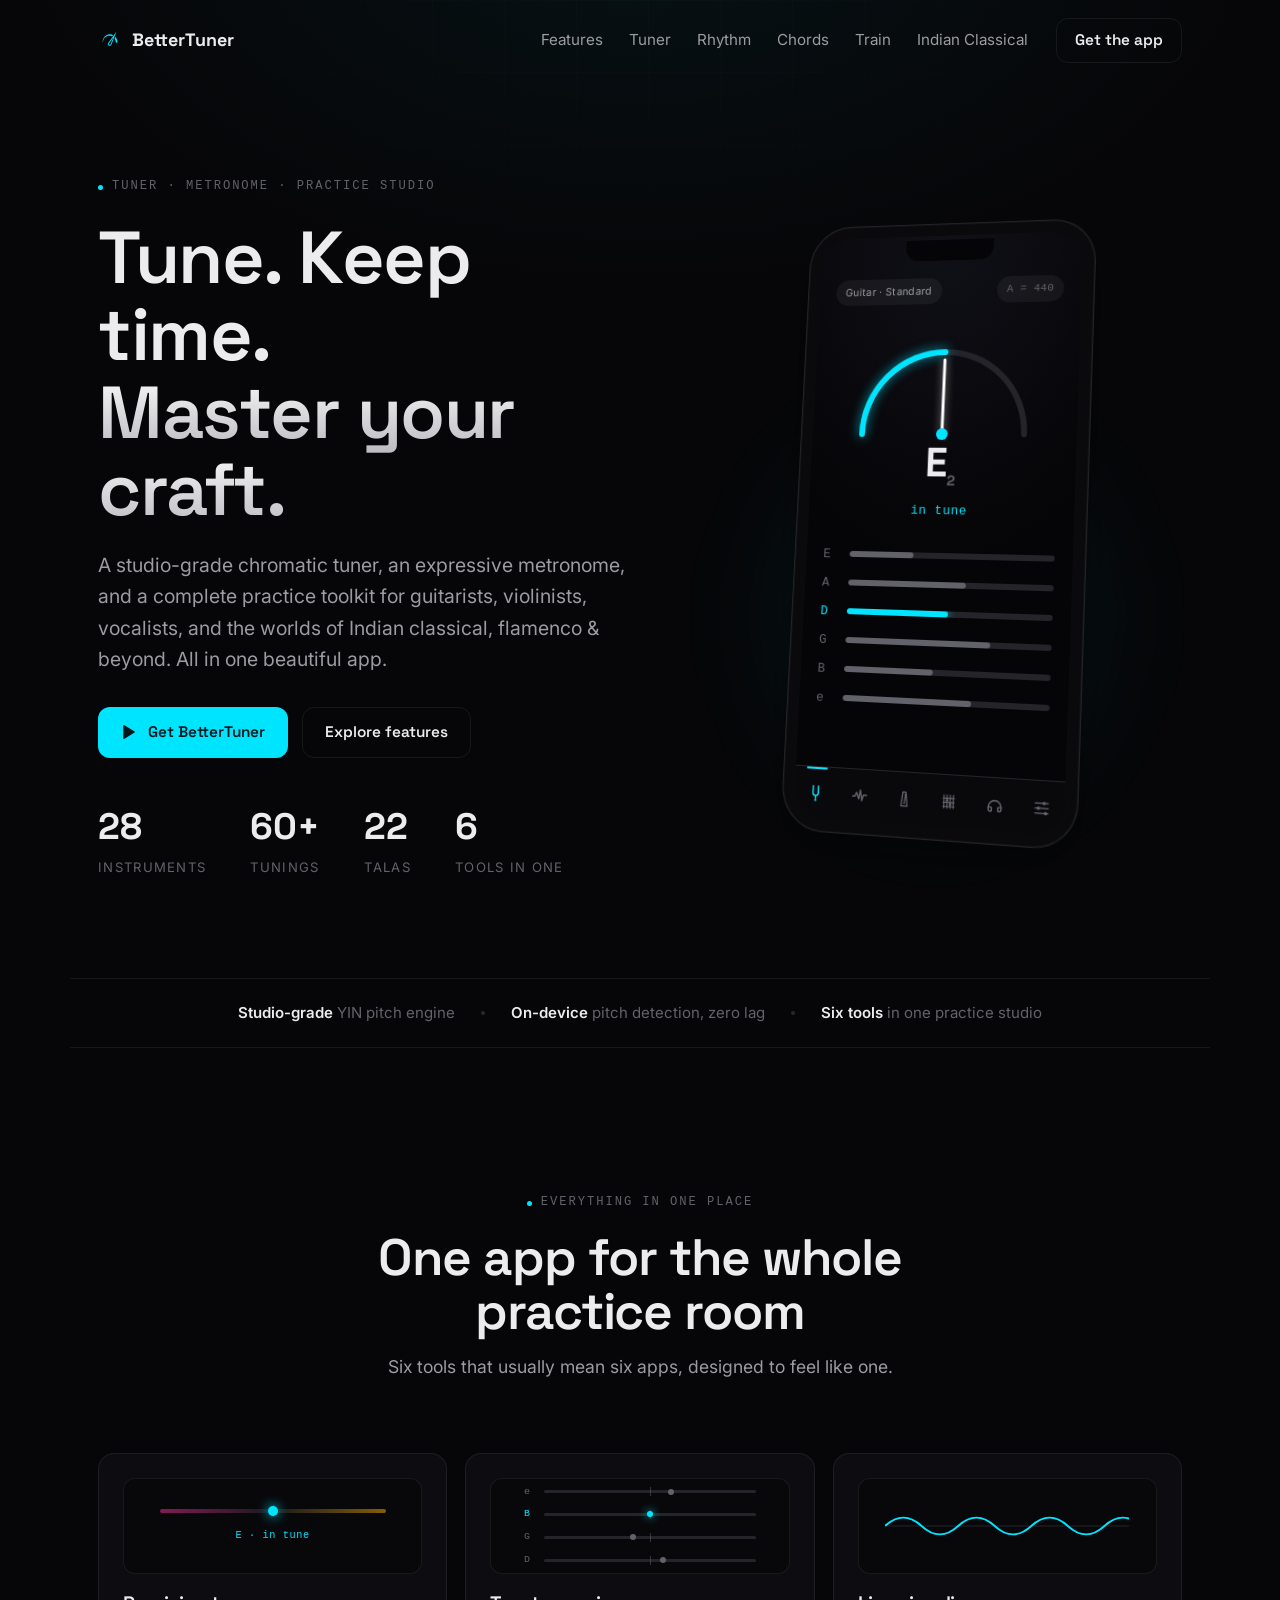
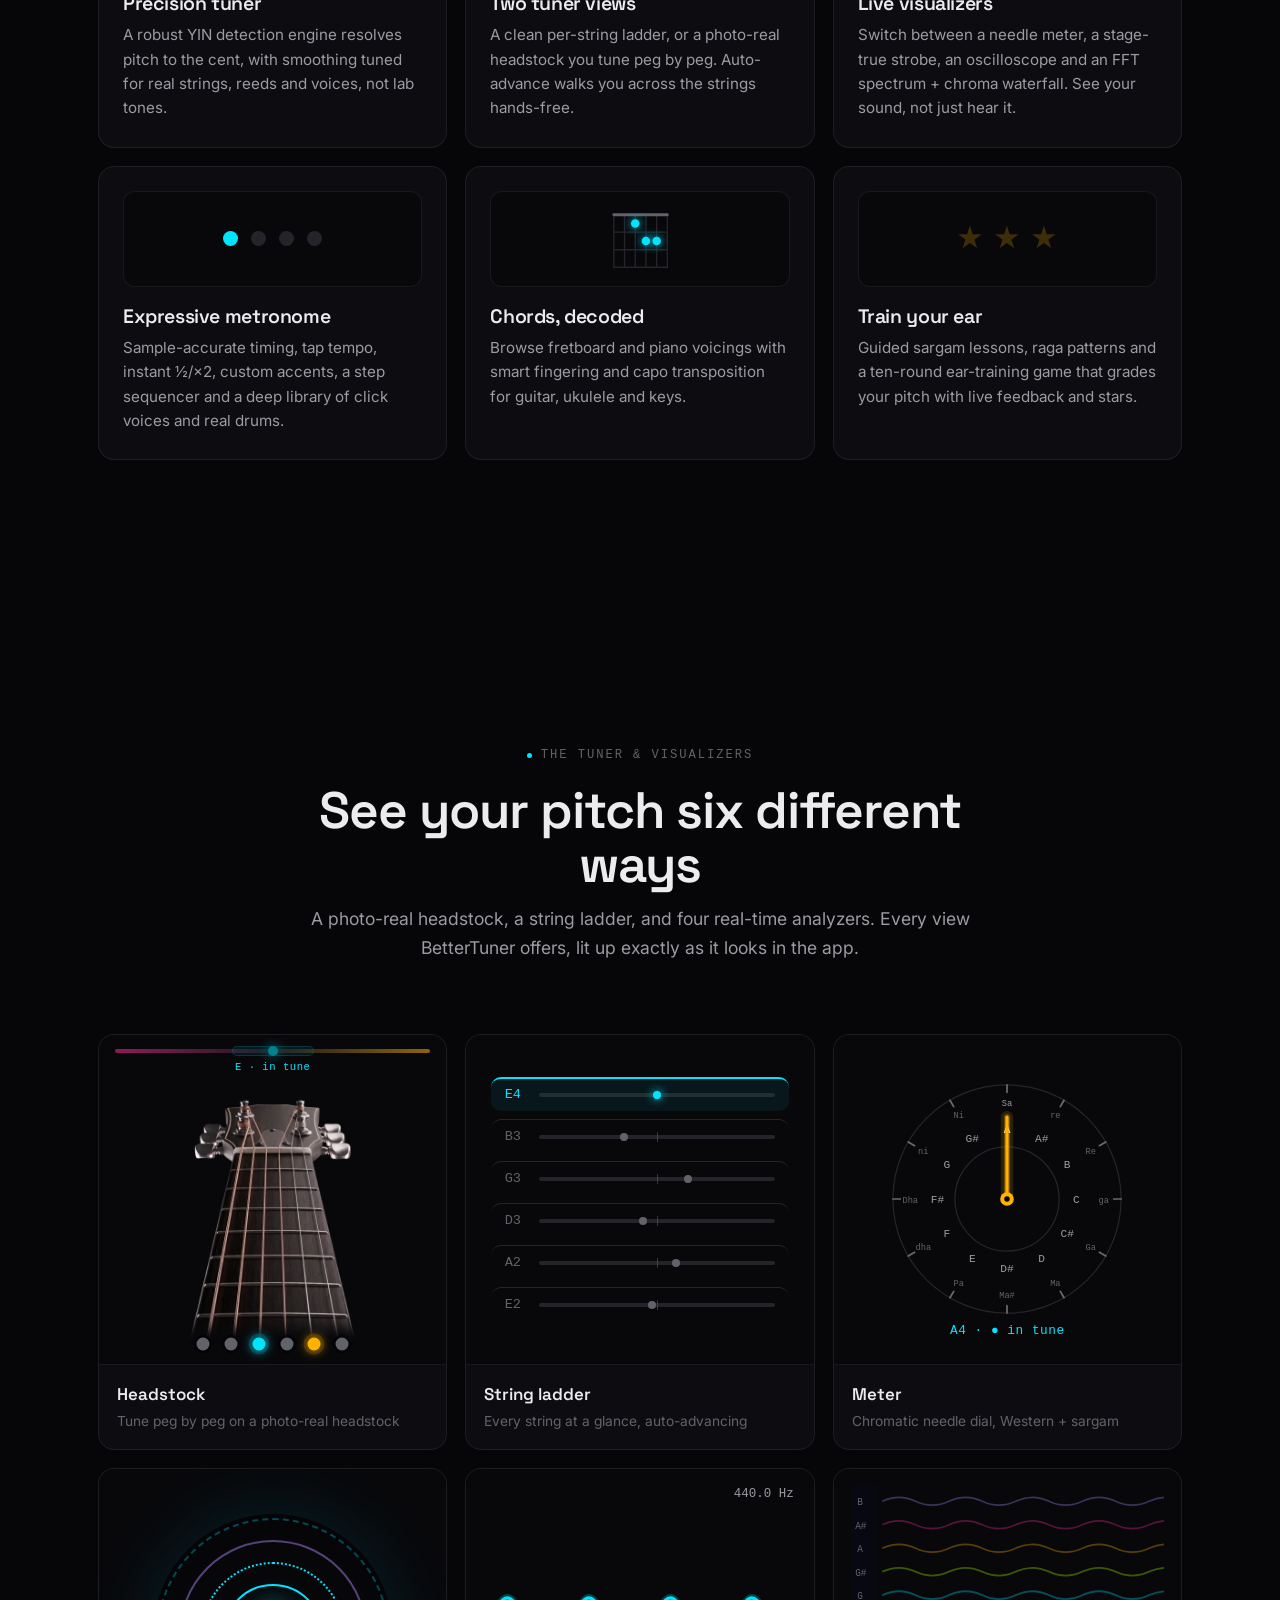
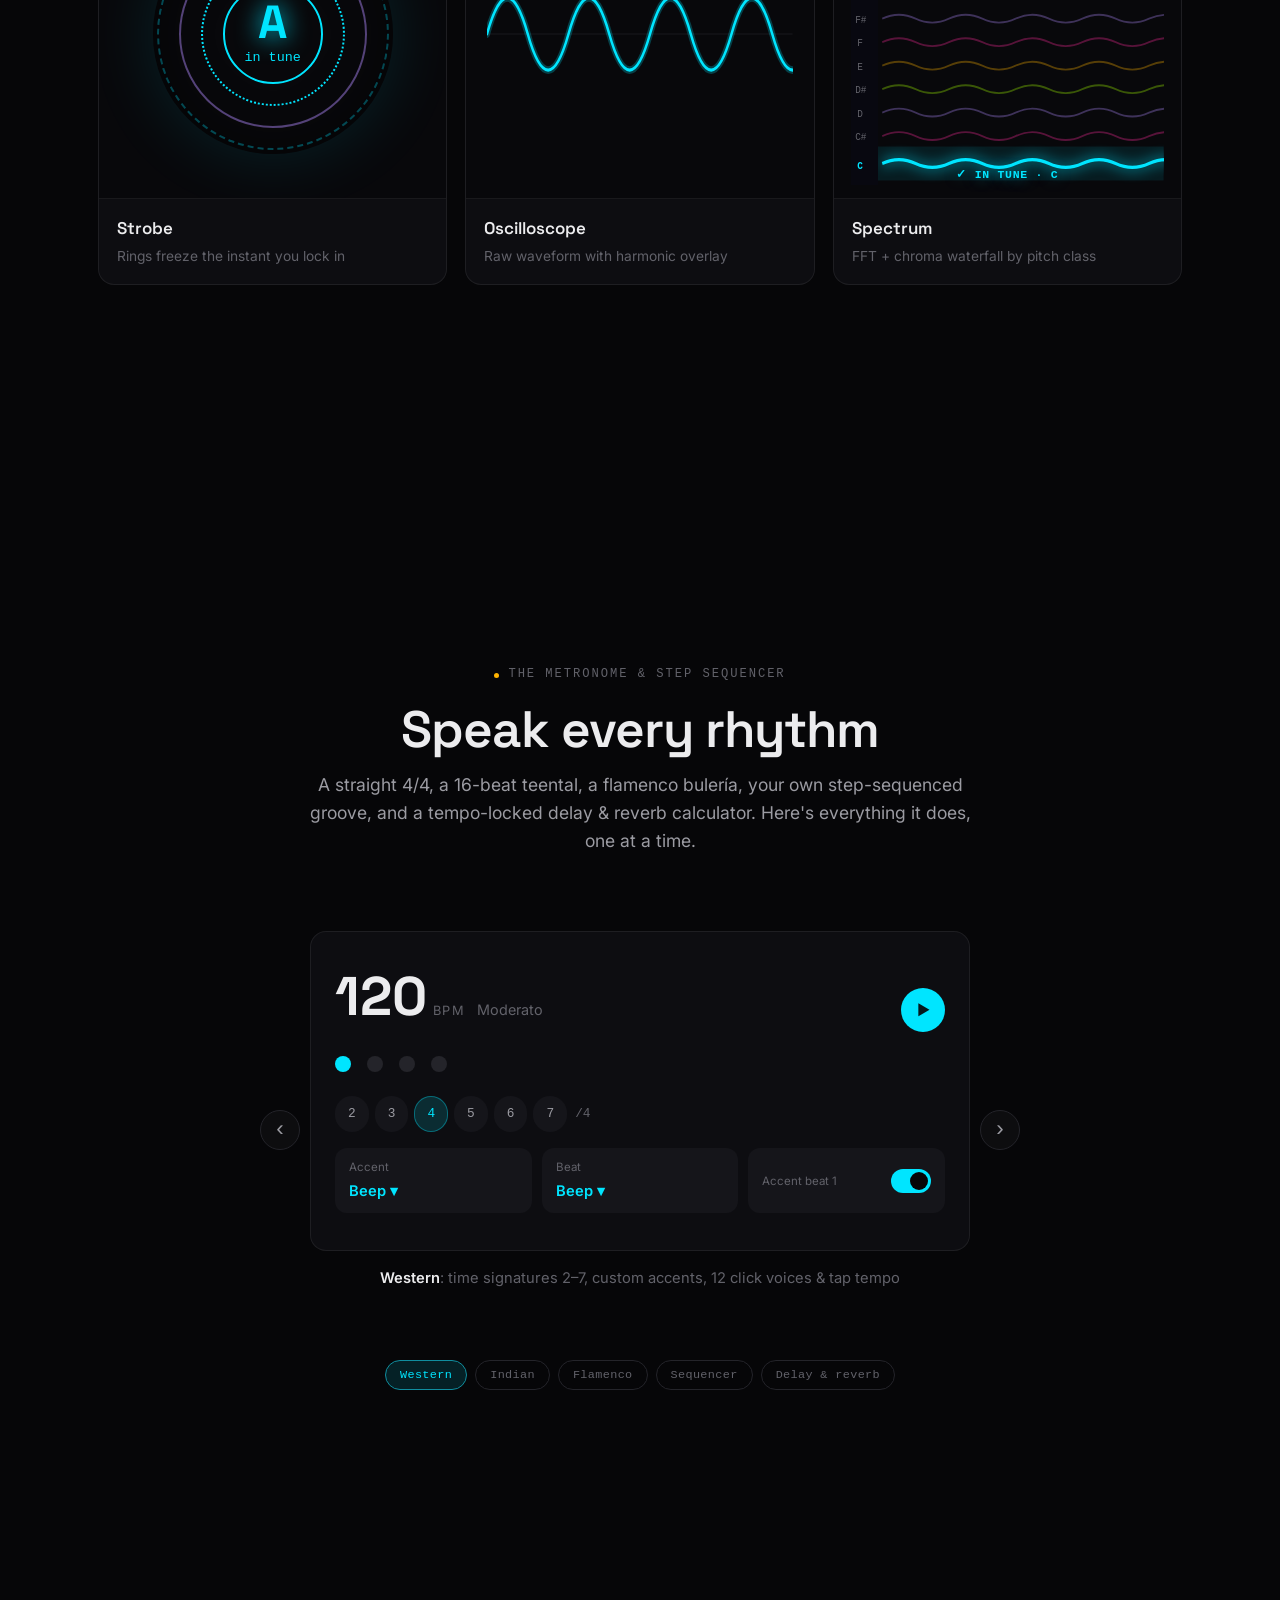
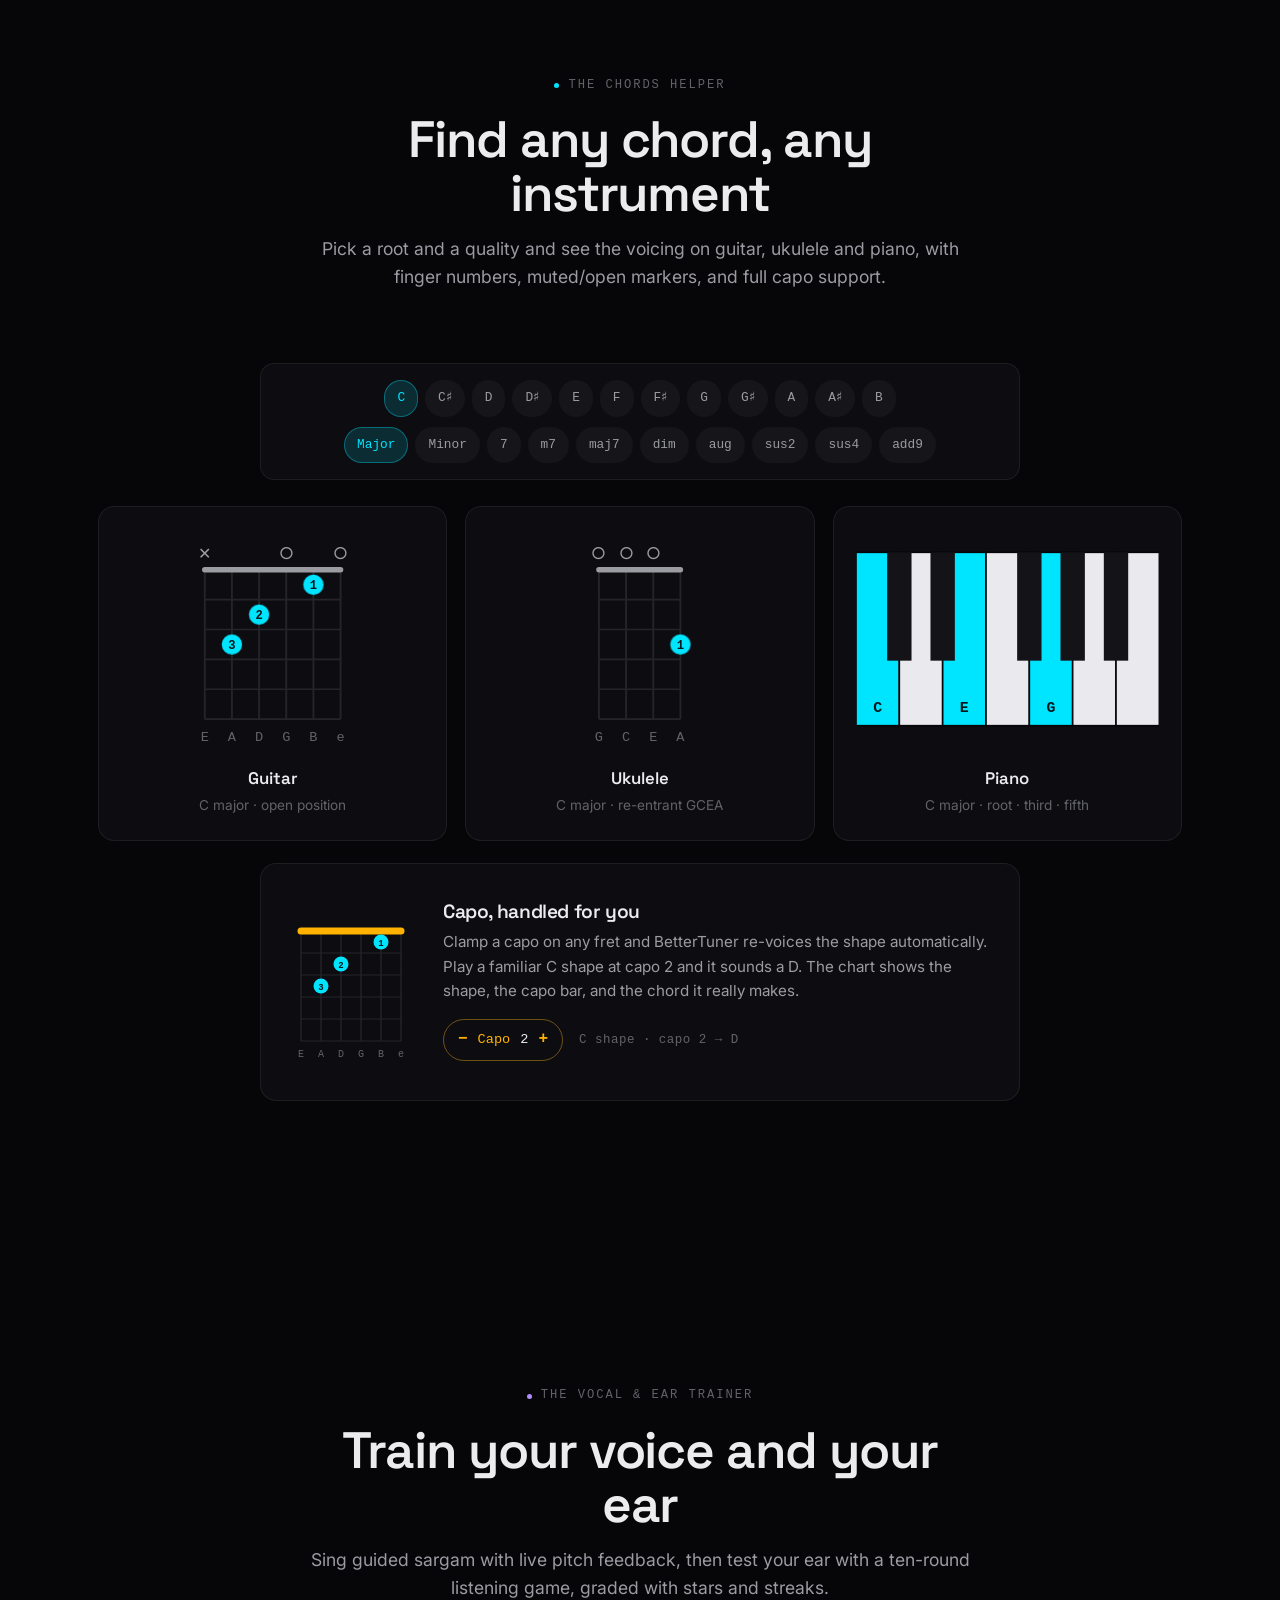
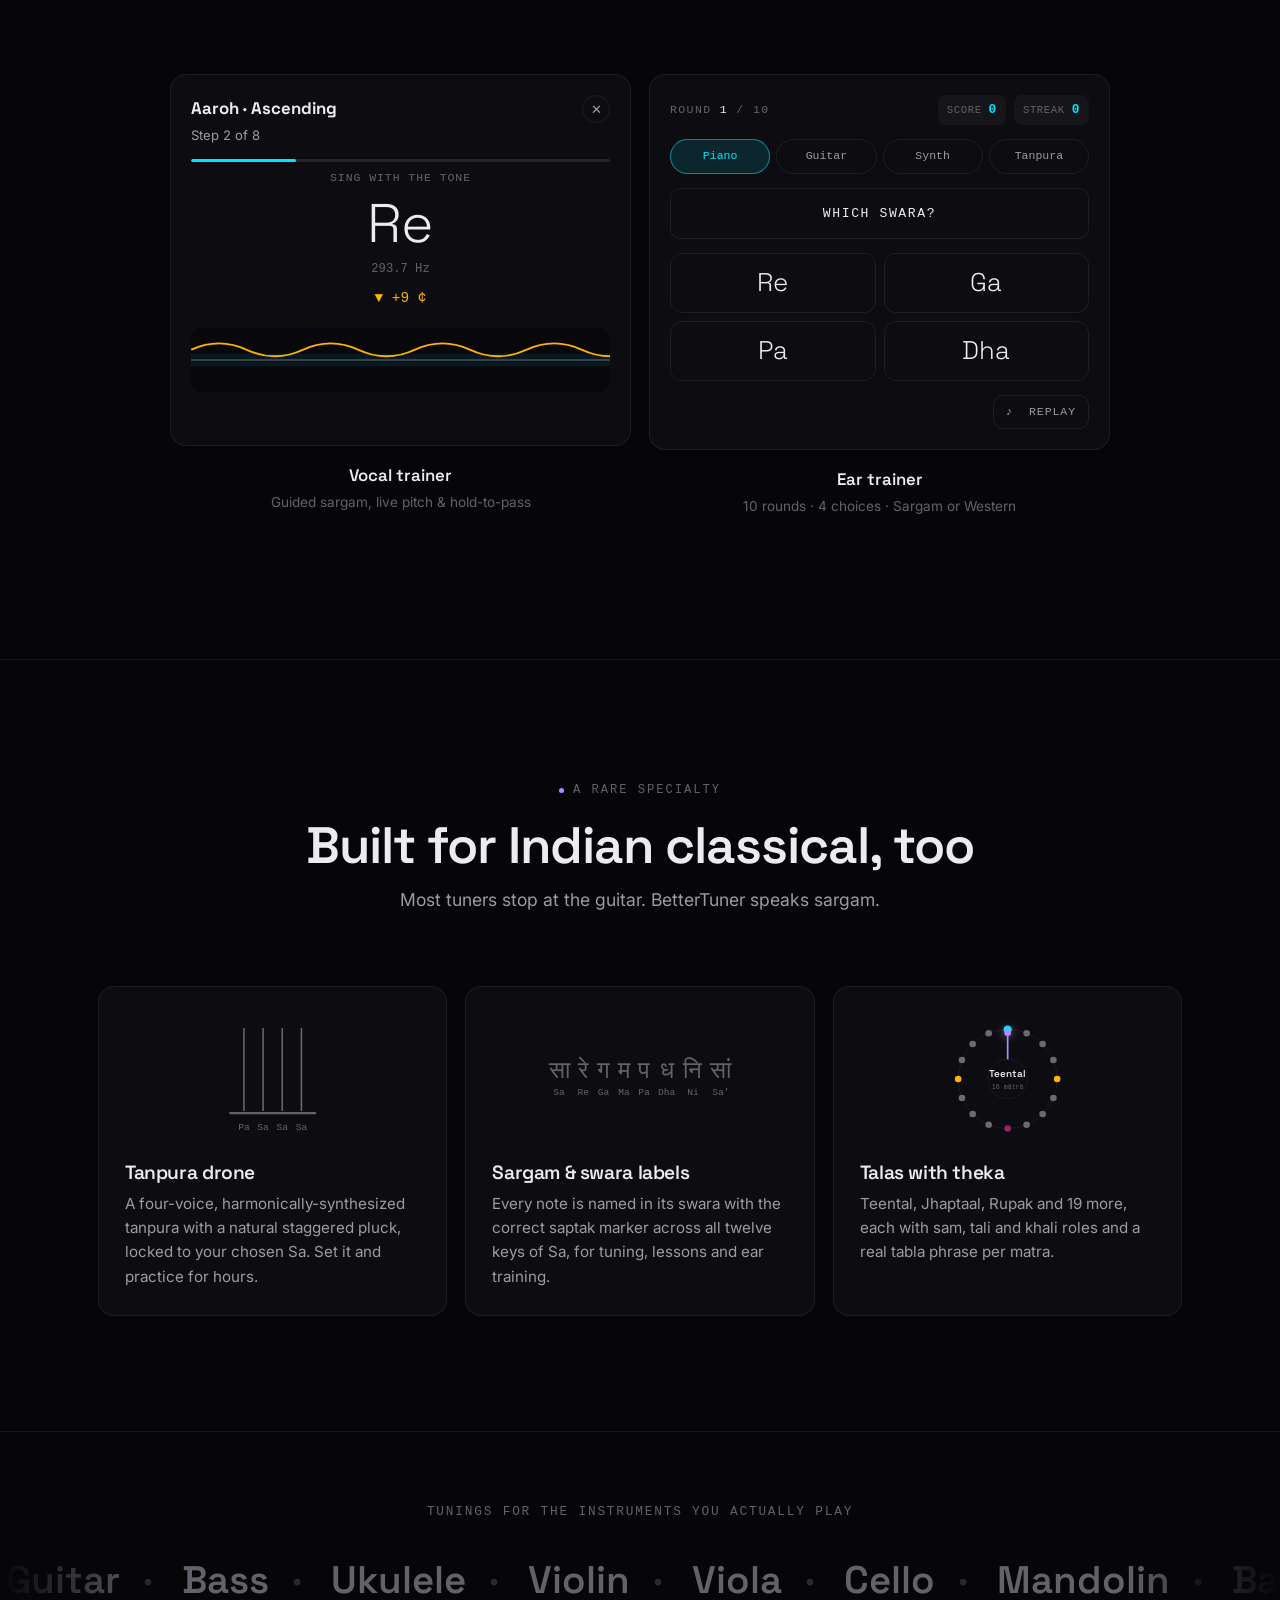
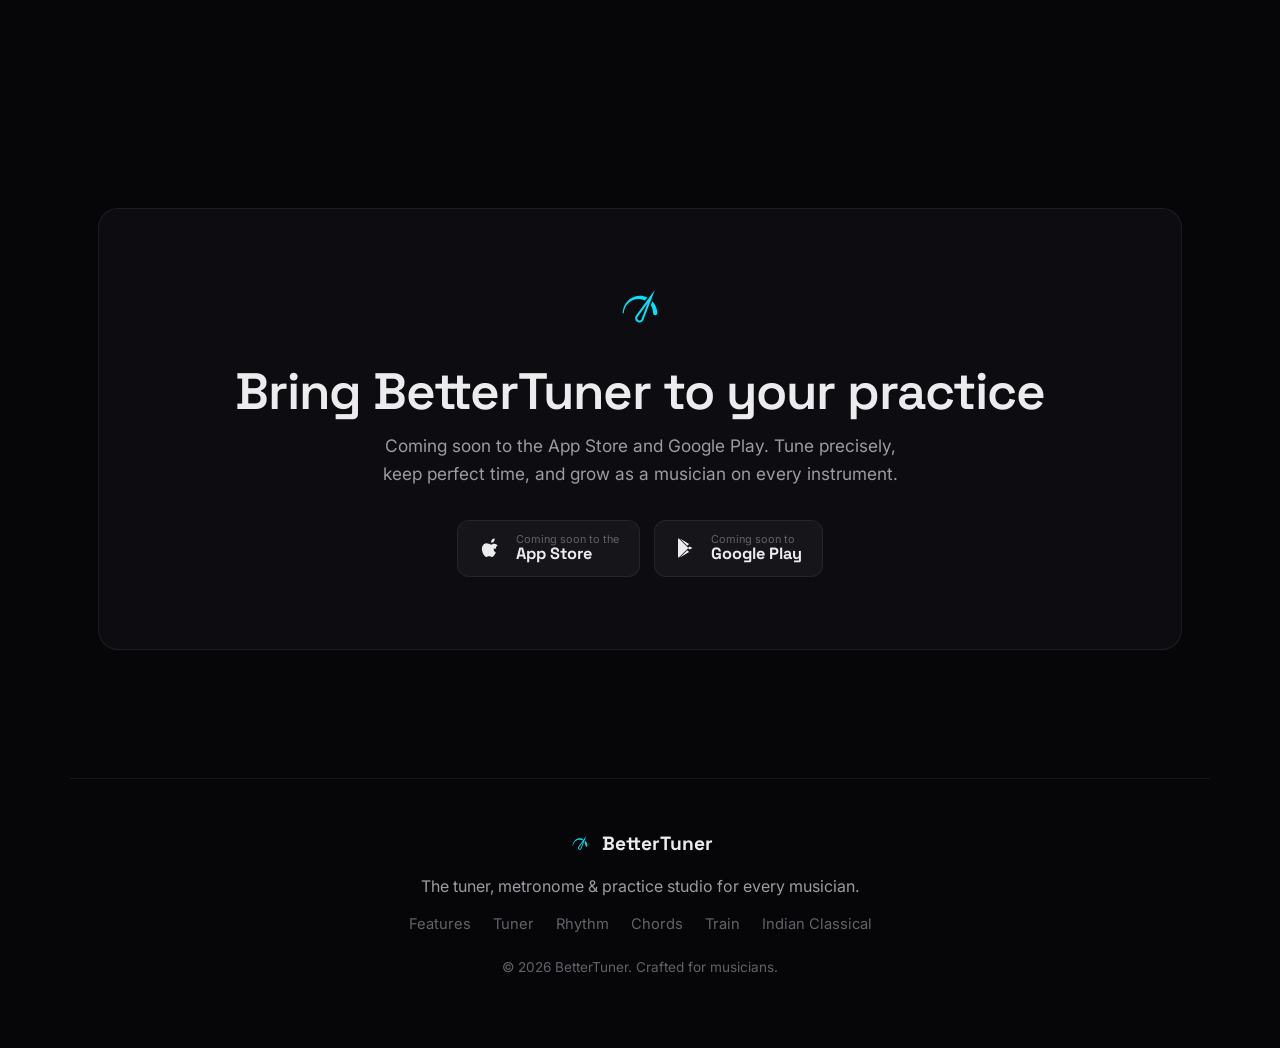
==== index.html @ 91964b0c "Add BetterTuner landing page Static, dependency-free marketing site: hero with live tuner mockup, fe" ====
<!DOCTYPE html>
<html lang="en">
<head>
  <meta charset="UTF-8" />
  <meta name="viewport" content="width=device-width, initial-scale=1.0" />
  <title>BetterTuner: the tuner, metronome & practice studio for every musician</title>
  <meta name="description" content="A precision chromatic tuner, expressive metronome, and complete practice studio in one app. 28 instruments, 60+ tunings, Indian classical tanpura & talas, real-time visualizers, and on-device pitch detection." />
  <meta name="theme-color" content="#000000" />
  <link rel="icon" href="assets/favicon.svg" type="image/svg+xml" />
  <link rel="canonical" href="https://bettertuner.com/" />
  <link rel="preconnect" href="https://fonts.googleapis.com" />
  <link rel="preconnect" href="https://fonts.gstatic.com" crossorigin />
  <link href="https://fonts.googleapis.com/css2?family=Space+Grotesk:wght@400;500;600;700&family=Inter:wght@400;500;600&display=swap" rel="stylesheet" />

  <!-- Open Graph / social -->
  <meta property="og:type" content="website" />
  <meta property="og:url" content="https://bettertuner.com/" />
  <meta property="og:title" content="BetterTuner: Tune. Keep time. Master your craft." />
  <meta property="og:description" content="Precision tuner, expressive metronome and practice studio for every instrument, including Indian classical." />
  <meta property="og:image" content="assets/og-image.svg" />
  <meta name="twitter:card" content="summary_large_image" />

  <link rel="stylesheet" href="styles.css" />
</head>
<body>
  <!-- Ambient animated background mesh -->
  <div class="bg-mesh" aria-hidden="true">
    <span class="blob blob--cyan"></span>
    <span class="blob blob--magenta"></span>
    <span class="blob blob--violet"></span>
    <div class="grid-overlay"></div>
  </div>

  <!-- ============ NAV ============ -->
  <header class="nav" id="nav">
    <a class="nav__brand" href="#top" aria-label="BetterTuner home">
      <span class="nav__logo" data-logo></span>
      <span class="nav__name">BetterTuner</span>
    </a>
    <nav class="nav__links" aria-label="Primary">
      <a href="#features">Features</a>
      <a href="#tuner">Tuner</a>
      <a href="#rhythm">Rhythm</a>
      <a href="#chords">Chords</a>
      <a href="#train">Train</a>
      <a href="#classical">Indian Classical</a>
    </nav>
    <a href="#download" class="btn btn--ghost nav__cta">Get the app</a>
  </header>

  <main id="top">
    <!-- ============ HERO ============ -->
    <section class="hero">
      <div class="hero__copy reveal">
        <span class="eyebrow"><span class="eyebrow__dot"></span> Tuner · Metronome · Practice Studio</span>
        <h1 class="hero__title">
          Tune. Keep time.<br />
          <span class="grad-text">Master your craft.</span>
        </h1>
        <p class="hero__lede">
          A studio-grade chromatic tuner, an expressive metronome, and a complete
          practice toolkit for guitarists, violinists, vocalists, and the worlds
          of Indian classical, flamenco &amp; beyond. All in one beautiful app.
        </p>
        <div class="hero__actions">
          <a href="#download" class="btn btn--primary">
            <svg viewBox="0 0 24 24" width="18" height="18" aria-hidden="true"><path fill="currentColor" d="M3 20.5v-17c0-.6.7-1 1.2-.7l14 8.5c.5.3.5 1.1 0 1.4l-14 8.5c-.5.3-1.2 0-1.2-.7Z"/></svg>
            Get BetterTuner
          </a>
          <a href="#features" class="btn btn--ghost">Explore features</a>
        </div>
        <ul class="hero__stats" aria-label="Highlights">
          <li><strong data-count="28">28</strong><span>instruments</span></li>
          <li><strong data-count="60" data-suffix="+">60+</strong><span>tunings</span></li>
          <li><strong data-count="22">22</strong><span>talas</span></li>
          <li><strong data-count="6">6</strong><span>tools in one</span></li>
        </ul>
      </div>

      <!-- Animated phone mockup -->
      <div class="hero__device reveal" data-tilt>
        <div class="phone">
          <div class="phone__notch"></div>
          <div class="phone__screen">
            <div class="app-tuner">
              <div class="app-tuner__head">
                <span class="app-pill">Guitar · Standard</span>
                <span class="app-pill app-pill--muted">A = 440</span>
              </div>

              <!-- Strobe / gauge -->
              <div class="gauge">
                <div class="gauge__rings">
                  <span class="ring ring--1"></span>
                  <span class="ring ring--2"></span>
                  <span class="ring ring--3"></span>
                </div>
                <svg class="gauge__arc" viewBox="0 0 200 120" aria-hidden="true">
                  <path class="gauge__track" d="M16 110 A 84 84 0 0 1 184 110" />
                  <path class="gauge__fill" d="M16 110 A 84 84 0 0 1 184 110" />
                  <line class="gauge__needle" x1="100" y1="110" x2="100" y2="34" />
                  <circle class="gauge__hub" cx="100" cy="110" r="6" />
                </svg>
                <div class="gauge__readout">
                  <span class="gauge__note">E<sub>2</sub></span>
                  <span class="gauge__cents" data-cents>in tune</span>
                </div>
              </div>

              <!-- String ladder -->
              <div class="ladder">
                <span class="ladder__row"><i>E</i><b style="--w:32%"></b></span>
                <span class="ladder__row"><i>A</i><b style="--w:58%"></b></span>
                <span class="ladder__row ladder__row--lit"><i>D</i><b style="--w:50%"></b></span>
                <span class="ladder__row"><i>G</i><b style="--w:71%"></b></span>
                <span class="ladder__row"><i>B</i><b style="--w:44%"></b></span>
                <span class="ladder__row"><i>e</i><b style="--w:63%"></b></span>
              </div>
            </div>
            <!-- Bottom nav -->
            <div class="app-nav">
              <!-- Tune (tuning fork) — active -->
              <span class="app-nav__item app-nav__item--active">
                <svg viewBox="0 0 24 24" fill="none" stroke="currentColor" stroke-width="1.8" stroke-linecap="round" stroke-linejoin="round">
                  <path d="M8.5,3.5 L8.5,12 Q8.5,15.5 12,15.5 Q15.5,15.5 15.5,12 L15.5,3.5 M12,15.5 L12,19"/>
                  <circle cx="12" cy="21" r="1.4" fill="currentColor" stroke="none"/>
                </svg>
              </span>
              <!-- Analyze (waveform) -->
              <span class="app-nav__item">
                <svg viewBox="0 0 24 24" fill="none" stroke="currentColor" stroke-width="1.8" stroke-linecap="round" stroke-linejoin="round">
                  <path d="M3,13 L6,13 L8,8 L11,16 L13,5 L15,18 L17,11 L21,11"/>
                </svg>
              </span>
              <!-- Tempo (metronome) -->
              <span class="app-nav__item">
                <svg viewBox="0 0 24 24" fill="none" stroke="currentColor" stroke-width="1.6" stroke-linecap="round" stroke-linejoin="round">
                  <path d="M8,21 L16,21 L14,4 L10,4 Z"/>
                  <path d="M12,18 L13.5,7"/>
                  <circle cx="13.5" cy="7" r="1.4" fill="currentColor" stroke="none"/>
                </svg>
              </span>
              <!-- Chords (chord chart) -->
              <span class="app-nav__item">
                <svg viewBox="0 0 24 24" fill="none" stroke="currentColor" stroke-width="1.5" stroke-linecap="round">
                  <path d="M6,4 L6,20 M10,4 L10,20 M14,4 L14,20 M18,4 L18,20"/>
                  <path d="M5,8 L19,8 M5,13 L19,13 M5,18 L19,18"/>
                  <circle cx="10" cy="10.5" r="1.6" fill="currentColor" stroke="none"/>
                  <circle cx="14" cy="15.5" r="1.6" fill="currentColor" stroke="none"/>
                </svg>
              </span>
              <!-- Train (headphones) -->
              <span class="app-nav__item">
                <svg viewBox="0 0 24 24" fill="none" stroke="currentColor" stroke-width="1.8" stroke-linecap="round" stroke-linejoin="round">
                  <path d="M4,15 A8,8 0 0,1 20,15"/>
                  <path d="M4,15 L4,18 A2,2 0 0,0 6,20 L7,20 A1,1 0 0,0 8,19 L8,16 A1,1 0 0,0 7,15 L4,15 Z"/>
                  <path d="M20,15 L20,18 A2,2 0 0,1 18,20 L17,20 A1,1 0 0,1 16,19 L16,16 A1,1 0 0,1 17,15 L20,15 Z"/>
                </svg>
              </span>
              <!-- Settings (sliders) -->
              <span class="app-nav__item">
                <svg viewBox="0 0 24 24" fill="none" stroke="currentColor" stroke-width="1.6" stroke-linecap="round">
                  <path d="M4,6.5 L20,6.5 M4,12.5 L20,12.5 M4,18.5 L20,18.5"/>
                  <circle cx="15" cy="6.5" r="2" fill="currentColor" stroke="none"/>
                  <circle cx="8" cy="12.5" r="2" fill="currentColor" stroke="none"/>
                  <circle cx="17" cy="18.5" r="2" fill="currentColor" stroke="none"/>
                </svg>
              </span>
            </div>
          </div>
        </div>
        <div class="device-glow" aria-hidden="true"></div>
      </div>
    </section>

    <!-- ============ TRUST STRIP ============ -->
    <section class="trust reveal">
      <div class="trust__item"><span>Studio-grade</span> YIN pitch engine</div>
      <span class="trust__sep"></span>
      <div class="trust__item"><span>On-device</span> pitch detection, zero lag</div>
      <span class="trust__sep"></span>
      <div class="trust__item"><span>Six tools</span> in one practice studio</div>
    </section>

    <!-- ============ FEATURES GRID ============ -->
    <section class="section" id="features">
      <div class="section__head reveal">
        <span class="eyebrow"><span class="eyebrow__dot"></span> Everything in one place</span>
        <h2 class="section__title">One app for the whole practice room</h2>
        <p class="section__sub">Six tools that usually mean six apps, designed to feel like one.</p>
      </div>

      <div class="features">
        <!-- Precision tuner -->
        <article class="feature-card reveal">
          <div class="feature-card__preview">
            <div class="pv-tuner">
              <div class="pv-tuner__bar"></div>
              <span class="pv-tuner__dot"></span>
              <span class="pv-tuner__cap">E&nbsp;·&nbsp;in&nbsp;tune</span>
            </div>
          </div>
          <h3>Precision tuner</h3>
          <p>A robust YIN detection engine resolves pitch to the cent, with smoothing tuned for real strings, reeds and voices, not lab tones.</p>
        </article>

        <!-- Two tuner views — string ladder -->
        <article class="feature-card reveal">
          <div class="feature-card__preview">
            <div class="pv-ladder">
              <span class="pvl"><i>e</i><b><u style="left:60%"></u></b></span>
              <span class="pvl pvl--in"><i>B</i><b><u></u></b></span>
              <span class="pvl"><i>G</i><b><u style="left:42%"></u></b></span>
              <span class="pvl"><i>D</i><b><u style="left:56%"></u></b></span>
            </div>
          </div>
          <h3>Two tuner views</h3>
          <p>A clean per-string ladder, or a photo-real headstock you tune peg by peg. Auto-advance walks you across the strings hands-free.</p>
        </article>

        <!-- Live visualizers — oscilloscope -->
        <article class="feature-card reveal">
          <div class="feature-card__preview">
            <svg class="pv-scope" viewBox="0 0 200 60" preserveAspectRatio="none" aria-hidden="true">
              <line class="pv-scope-zero" x1="0" y1="30" x2="200" y2="30"/>
              <g class="pv-scope-g"><path d="M0 30 q15 -18 30 0 t30 0 t30 0 t30 0 t30 0 t30 0 t30 0 t30 0 t30 0 t30 0" fill="none"/></g>
            </svg>
          </div>
          <h3>Live visualizers</h3>
          <p>Switch between a needle meter, a stage-true strobe, an oscilloscope and an FFT spectrum + chroma waterfall. See your sound, not just hear it.</p>
        </article>

        <!-- Expressive metronome — beat dots -->
        <article class="feature-card reveal">
          <div class="feature-card__preview">
            <div class="pv-metro">
              <span class="bd bd--accent"></span>
              <span class="bd"></span>
              <span class="bd"></span>
              <span class="bd"></span>
            </div>
          </div>
          <h3>Expressive metronome</h3>
          <p>Sample-accurate timing, tap tempo, instant ½/×2, custom accents, a step sequencer and a deep library of click voices and real drums.</p>
        </article>

        <!-- Chords — fretboard shape -->
        <article class="feature-card reveal">
          <div class="feature-card__preview">
            <svg class="pv-chord" viewBox="0 0 66 74" aria-hidden="true">
              <g stroke="var(--wire)" stroke-width="1.4" stroke-linecap="round">
                <line x1="6"  y1="12" x2="6"  y2="66"/>
                <line x1="17" y1="12" x2="17" y2="66"/>
                <line x1="28" y1="12" x2="28" y2="66"/>
                <line x1="39" y1="12" x2="39" y2="66"/>
                <line x1="50" y1="12" x2="50" y2="66"/>
                <line x1="61" y1="12" x2="61" y2="66"/>
                <line x1="6" y1="30" x2="61" y2="30"/>
                <line x1="6" y1="48" x2="61" y2="48"/>
                <line x1="6" y1="66" x2="61" y2="66"/>
              </g>
              <line x1="6" y1="12" x2="61" y2="12" stroke="var(--text-tertiary)" stroke-width="3" stroke-linecap="round"/>
              <g class="pv-chord__dots" fill="var(--cyan)">
                <circle cx="28" cy="21" r="4.4" style="animation-delay:0s"/>
                <circle cx="39" cy="39" r="4.4" style="animation-delay:.15s"/>
                <circle cx="50" cy="39" r="4.4" style="animation-delay:.3s"/>
              </g>
            </svg>
          </div>
          <h3>Chords, decoded</h3>
          <p>Browse fretboard and piano voicings with smart fingering and capo transposition for guitar, ukulele and keys.</p>
        </article>

        <!-- Train your ear — lesson stars (amber) -->
        <article class="feature-card reveal">
          <div class="feature-card__preview">
            <div class="pv-ears">
              <span style="animation-delay:0s">★</span>
              <span style="animation-delay:.22s">★</span>
              <span style="animation-delay:.44s">★</span>
            </div>
          </div>
          <h3>Train your ear</h3>
          <p>Guided sargam lessons, raga patterns and a ten-round ear-training game that grades your pitch with live feedback and stars.</p>
        </article>
      </div>
    </section>

    <!-- ============ TUNER & VISUALIZER SHOWCASE ============ -->
    <section class="section views" id="tuner">
      <div class="section__head reveal">
        <span class="eyebrow" style="--accent:var(--cyan)"><span class="eyebrow__dot"></span> The tuner &amp; visualizers</span>
        <h2 class="section__title">See your pitch six different ways</h2>
        <p class="section__sub">A photo-real headstock, a string ladder, and four real-time analyzers. Every view BetterTuner offers, lit up exactly as it looks in the app.</p>
      </div>

      <div class="views__grid">
        <!-- 1 · Headstock -->
        <figure class="viz-tile reveal">
          <div class="viz-stage viz-stage--photo">
            <div class="htune">
              <div class="htune__track"><span class="htune__zone"></span><i class="htune__dot"></i></div>
              <div class="htune__labels lblwrap">
                <span class="lbl lbl--off">E&nbsp;·&nbsp;tuning…</span>
                <span class="lbl lbl--in">E&nbsp;·&nbsp;in tune</span>
              </div>
            </div>
            <div class="viz-headstock">
              <img src="assets/guitar.webp" alt="Photo-real guitar headstock tuner" loading="lazy" width="1696" height="2520" />
              <span class="hpeg" style="left:14%"></span>
              <span class="hpeg" style="left:28.4%"></span>
              <span class="hpeg hpeg--intune" style="left:42.8%"></span>
              <span class="hpeg" style="left:57.2%"></span>
              <span class="hpeg hpeg--amber" style="left:71.6%"></span>
              <span class="hpeg" style="left:86%"></span>
            </div>
          </div>
          <figcaption>
            <span class="viz-tile__name">Headstock</span>
            <span class="viz-tile__desc">Tune peg by peg on a photo-real headstock</span>
          </figcaption>
        </figure>

        <!-- 2 · Ladder -->
        <figure class="viz-tile reveal">
          <div class="viz-stage">
            <div class="viz-ladder">
              <div class="srow srow--intune">
                <span class="srow__label">E4</span>
                <span class="srow__bar"><i></i></span>
              </div>
              <div class="srow">
                <span class="srow__label">B3</span>
                <span class="srow__bar"><i style="left:36%"></i></span>
              </div>
              <div class="srow">
                <span class="srow__label">G3</span>
                <span class="srow__bar"><i style="left:63%"></i></span>
              </div>
              <div class="srow">
                <span class="srow__label">D3</span>
                <span class="srow__bar"><i style="left:44%"></i></span>
              </div>
              <div class="srow">
                <span class="srow__label">A2</span>
                <span class="srow__bar"><i style="left:58%"></i></span>
              </div>
              <div class="srow">
                <span class="srow__label">E2</span>
                <span class="srow__bar"><i style="left:48%"></i></span>
              </div>
            </div>
          </div>
          <figcaption>
            <span class="viz-tile__name">String ladder</span>
            <span class="viz-tile__desc">Every string at a glance, auto-advancing</span>
          </figcaption>
        </figure>

        <!-- 3 · Meter -->
        <figure class="viz-tile reveal">
          <div class="viz-stage">
            <svg class="viz-meter" viewBox="0 0 200 200" aria-hidden="true">
              <circle cx="100" cy="100" r="92" fill="none" stroke="var(--wire)"/>
              <circle cx="100" cy="100" r="42" fill="none" stroke="var(--wire)"/>
              <g stroke="var(--wire-active, #6A6A72)" stroke-width="1.4" stroke-linecap="round">
                <line x1="100" y1="8" x2="100" y2="14"/>
                <line x1="100" y1="8" x2="100" y2="14" transform="rotate(30 100 100)"/>
                <line x1="100" y1="8" x2="100" y2="14" transform="rotate(60 100 100)"/>
                <line x1="100" y1="8" x2="100" y2="14" transform="rotate(90 100 100)"/>
                <line x1="100" y1="8" x2="100" y2="14" transform="rotate(120 100 100)"/>
                <line x1="100" y1="8" x2="100" y2="14" transform="rotate(150 100 100)"/>
                <line x1="100" y1="8" x2="100" y2="14" transform="rotate(180 100 100)"/>
                <line x1="100" y1="8" x2="100" y2="14" transform="rotate(210 100 100)"/>
                <line x1="100" y1="8" x2="100" y2="14" transform="rotate(240 100 100)"/>
                <line x1="100" y1="8" x2="100" y2="14" transform="rotate(270 100 100)"/>
                <line x1="100" y1="8" x2="100" y2="14" transform="rotate(300 100 100)"/>
                <line x1="100" y1="8" x2="100" y2="14" transform="rotate(330 100 100)"/>
              </g>
              <!-- Sargam (swara) labels — outer ring -->
              <g font-family="var(--font-mono)" font-size="7" fill="var(--text-tertiary)" text-anchor="middle">
                <text x="100" y="25" fill="var(--text-secondary)">Sa</text>
                <text x="139" y="35">re</text>
                <text x="167.5" y="64">Re</text>
                <text x="178" y="103">ga</text>
                <text x="167.5" y="141">Ga</text>
                <text x="139" y="170">Ma</text>
                <text x="100" y="180">Ma#</text>
                <text x="61" y="170">Pa</text>
                <text x="32.5" y="141">dha</text>
                <text x="22" y="103">Dha</text>
                <text x="32.5" y="64">ni</text>
                <text x="61" y="35">Ni</text>
              </g>
              <!-- Western note labels — inner ring -->
              <g font-family="var(--font-mono)" font-size="9" fill="var(--text-secondary)" text-anchor="middle">
                <text x="100" y="47" fill="var(--text-primary)" font-weight="700">A</text>
                <text x="128" y="54">A#</text>
                <text x="148.5" y="75">B</text>
                <text x="156" y="103">C</text>
                <text x="148.5" y="131">C#</text>
                <text x="128" y="151">D</text>
                <text x="100" y="159">D#</text>
                <text x="72" y="151">E</text>
                <text x="51.5" y="131">F</text>
                <text x="44" y="103">F#</text>
                <text x="51.5" y="75">G</text>
                <text x="72" y="54">G#</text>
              </g>
              <g class="meter-color">
                <g class="needle">
                  <line x1="100" y1="100" x2="100" y2="34" stroke="currentColor" stroke-width="10" stroke-linecap="round" opacity="0.14"/>
                  <line x1="100" y1="100" x2="100" y2="34" stroke="currentColor" stroke-width="5"  stroke-linecap="round" opacity="0.30"/>
                  <line x1="100" y1="100" x2="100" y2="34" stroke="currentColor" stroke-width="2.6" stroke-linecap="round"/>
                </g>
                <circle cx="100" cy="100" r="5.5" fill="currentColor"/>
                <circle cx="100" cy="100" r="2.2" fill="#000"/>
              </g>
            </svg>
            <span class="viz-meter__cents lblwrap">
              <span class="lbl lbl--off">A4 · ▲ +3.0 ¢</span>
              <span class="lbl lbl--in">A4 · ● in tune</span>
            </span>
          </div>
          <figcaption>
            <span class="viz-tile__name">Meter</span>
            <span class="viz-tile__desc">Chromatic needle dial, Western + sargam</span>
          </figcaption>
        </figure>

        <!-- 4 · Strobe -->
        <figure class="viz-tile reveal">
          <div class="viz-stage">
            <div class="viz-strobe">
              <span class="sr sr1"></span>
              <span class="sr sr2"></span>
              <span class="sr sr3"></span>
              <span class="sr sr4"></span>
              <div class="viz-strobe__core">
                <span class="viz-strobe__note">A</span>
                <span class="lblwrap">
                  <span class="lbl lbl--off">tuning…</span>
                  <span class="lbl lbl--in">in tune</span>
                </span>
              </div>
            </div>
          </div>
          <figcaption>
            <span class="viz-tile__name">Strobe</span>
            <span class="viz-tile__desc">Rings freeze the instant you lock in</span>
          </figcaption>
        </figure>

        <!-- 5 · Oscilloscope -->
        <figure class="viz-tile reveal">
          <div class="viz-stage">
            <svg class="viz-scope" viewBox="0 0 300 160" preserveAspectRatio="none" aria-hidden="true">
              <line x1="0" y1="80" x2="300" y2="80" stroke="var(--wire)" stroke-opacity="0.4"/>
              <g class="scope-trace">
                <path d="M0 80 q20 -55 40 0 t40 0 t40 0 t40 0 t40 0 t40 0 t40 0 t40 0 t40 0 t40 0" fill="none" stroke="var(--cyan)" stroke-opacity="0.25" stroke-width="6" stroke-linecap="round"/>
                <path d="M0 80 q20 -55 40 0 t40 0 t40 0 t40 0 t40 0 t40 0 t40 0 t40 0 t40 0 t40 0" fill="none" stroke="var(--cyan)" stroke-width="2.4" stroke-linecap="round"/>
              </g>
            </svg>
            <span class="viz-scope__hz">440.0 Hz</span>
          </div>
          <figcaption>
            <span class="viz-tile__name">Oscilloscope</span>
            <span class="viz-tile__desc">Raw waveform with harmonic overlay</span>
          </figcaption>
        </figure>

        <!-- 6 · Spectrum / chroma waterfall -->
        <figure class="viz-tile reveal">
          <div class="viz-stage">
            <svg class="viz-spectrum" viewBox="0 0 300 232" preserveAspectRatio="none" aria-hidden="true">
              <defs>
                <path id="cwv" fill="none" d="M0 0 q16 -6 32 0 t32 0 t32 0 t32 0 t32 0 t32 0 t32 0 t32 0 t32 0 t32 0 t32 0 t32 0"/>
              </defs>
              <g class="chroma">
                <use href="#cwv" x="30" y="14"  stroke="#B18BFF" stroke-width="1.4"/>
                <use href="#cwv" x="30" y="32"  stroke="#FF2D9D" stroke-width="1.4"/>
                <use href="#cwv" x="30" y="50"  stroke="#FFB300" stroke-width="1.4"/>
                <use href="#cwv" x="30" y="68"  stroke="#A6FF00" stroke-width="1.4"/>
                <use href="#cwv" x="30" y="86"  stroke="#00E5FF" stroke-width="1.4"/>
                <use href="#cwv" x="30" y="104" stroke="#B18BFF" stroke-width="1.4"/>
                <use href="#cwv" x="30" y="122" stroke="#FF2D9D" stroke-width="1.4"/>
                <use href="#cwv" x="30" y="140" stroke="#FFB300" stroke-width="1.4"/>
                <use href="#cwv" x="30" y="158" stroke="#A6FF00" stroke-width="1.4"/>
                <use href="#cwv" x="30" y="176" stroke="#B18BFF" stroke-width="1.4"/>
                <use href="#cwv" x="30" y="194" stroke="#FF2D9D" stroke-width="1.4"/>
              </g>
              <rect x="0" y="202" width="300" height="26" fill="rgba(0,229,255,0.09)"/>
              <use href="#cwv" x="30" y="215" stroke="currentColor" stroke-width="2.4" class="chroma-active"/>
              <!-- Left gutter masks the flowing wave starts, then static pitch labels on top -->
              <rect x="0" y="0" width="26" height="232" fill="#080810"/>
              <g font-family="var(--font-mono)" font-size="9" fill="var(--text-tertiary)" text-anchor="start">
                <text x="6" y="17">B</text>
                <text x="4" y="35">A#</text>
                <text x="6" y="53">A</text>
                <text x="4" y="71">G#</text>
                <text x="6" y="89">G</text>
                <text x="4" y="107">F#</text>
                <text x="6" y="125">F</text>
                <text x="6" y="143">E</text>
                <text x="4" y="161">D#</text>
                <text x="6" y="179">D</text>
                <text x="4" y="197">C#</text>
                <text x="6" y="219" fill="var(--cyan)" font-weight="700">C</text>
              </g>
            </svg>
            <span class="viz-spectrum__badge lblwrap">
              <span class="lbl lbl--off">C · ▲ tuning…</span>
              <span class="lbl lbl--in">✓ IN TUNE · C</span>
            </span>
          </div>
          <figcaption>
            <span class="viz-tile__name">Spectrum</span>
            <span class="viz-tile__desc">FFT + chroma waterfall by pitch class</span>
          </figcaption>
        </figure>
      </div>

      <ul class="views__spec reveal">
        <li><strong>28</strong> instruments</li>
        <li><strong>60+</strong> tunings + chromatic</li>
        <li><strong>415–466 Hz</strong> reference</li>
        <li><strong>Reference tones</strong> &amp; sampled plucks</li>
      </ul>
    </section>

    <!-- ============ METRONOME & STEP SEQUENCER ============ -->
    <section class="section metronome" id="rhythm">
      <div class="section__head reveal">
        <span class="eyebrow" style="--accent:var(--amber)"><span class="eyebrow__dot"></span> The Metronome &amp; Step Sequencer</span>
        <h2 class="section__title">Speak every rhythm</h2>
        <p class="section__sub">A straight 4/4, a 16-beat teental, a flamenco bulería, your own step-sequenced groove, and a tempo-locked delay &amp; reverb calculator. Here's everything it does, one at a time.</p>
      </div>

      <div class="mslider reveal" data-mslider>
        <button class="mslider__arrow mslider__arrow--prev" data-prev aria-label="Previous">‹</button>
        <div class="mslider__viewport">
          <div class="mslider__track" data-track>

            <!-- SLIDE 1 · Western -->
            <div class="mslide">
              <div class="ms-card">
                <div class="ms-top">
                  <div class="ms-bpm"><span class="ms-bpm__num">120</span><span class="ms-bpm__u">BPM</span></div>
                  <span class="ms-name">Moderato</span>
                  <span class="ms-play" aria-hidden="true">▶</span>
                </div>
                <div class="ms-beats ms-beats--anim">
                  <span class="bdot bdot--sam"></span><span class="bdot"></span><span class="bdot"></span><span class="bdot"></span>
                </div>
                <div class="ms-chips">
                  <span class="m-chip">2</span><span class="m-chip">3</span><span class="m-chip is-on">4</span><span class="m-chip">5</span><span class="m-chip">6</span><span class="m-chip">7</span>
                  <span class="m-chips__suffix">/4</span>
                </div>
                <div class="ms-sounds">
                  <div class="ms-sound"><small>Accent</small><b>Beep ▾</b></div>
                  <div class="ms-sound"><small>Beat</small><b>Beep ▾</b></div>
                  <div class="ms-sound ms-sound--toggle"><small>Accent beat 1</small><b class="m-switch"></b></div>
                </div>
              </div>
              <p class="mslide__cap"><b>Western</b>: time signatures 2–7, custom accents, 12 click voices &amp; tap tempo</p>
            </div>

            <!-- SLIDE 2 · Indian talas -->
            <div class="mslide">
              <div class="ms-card">
                <div class="ms-chips ms-chips--wrap">
                  <span class="m-chip">Dadra</span><span class="m-chip">Kaharba</span><span class="m-chip is-on">Teental</span><span class="m-chip">Jhaptaal</span><span class="m-chip">Rupak</span><span class="m-chip">Ektaal</span>
                </div>
                <div class="ms-tala">
                  <div class="vibhag">
                    <div class="bcell"><span class="bdot bdot--sam"></span><i>×</i></div>
                    <div class="bcell"><span class="bdot"></span><i>2</i></div>
                    <div class="bcell"><span class="bdot"></span><i>3</i></div>
                    <div class="bcell"><span class="bdot"></span><i>4</i></div>
                  </div>
                  <div class="vibhag">
                    <div class="bcell"><span class="bdot bdot--tali"></span><i>2</i></div>
                    <div class="bcell"><span class="bdot"></span><i>6</i></div>
                    <div class="bcell"><span class="bdot"></span><i>7</i></div>
                    <div class="bcell"><span class="bdot"></span><i>8</i></div>
                  </div>
                  <div class="vibhag">
                    <div class="bcell"><span class="bdot bdot--khali"></span><i>0</i></div>
                    <div class="bcell"><span class="bdot"></span><i>10</i></div>
                    <div class="bcell"><span class="bdot"></span><i>11</i></div>
                    <div class="bcell"><span class="bdot"></span><i>12</i></div>
                  </div>
                  <div class="vibhag">
                    <div class="bcell"><span class="bdot bdot--tali"></span><i>3</i></div>
                    <div class="bcell"><span class="bdot"></span><i>14</i></div>
                    <div class="bcell"><span class="bdot"></span><i>15</i></div>
                    <div class="bcell"><span class="bdot"></span><i>16</i></div>
                  </div>
                </div>
                <div class="ms-legend">
                  <span><i class="dotc dotc--sam"></i> Sam</span>
                  <span><i class="dotc dotc--tali"></i> Tali</span>
                  <span><i class="dotc dotc--khali"></i> Khali</span>
                </div>
                <div class="ms-toggle"><span class="is-on">Tabla</span><span>Click</span></div>
              </div>
              <p class="mslide__cap"><b>Indian</b>: 22 Hindustani talas with sam · tali · khali roles and authentic tabla theka</p>
            </div>

            <!-- SLIDE 3 · Flamenco -->
            <div class="mslide">
              <div class="ms-card">
                <div class="ms-chips ms-chips--wrap">
                  <span class="m-chip">Soleá</span><span class="m-chip is-on">Bulería</span><span class="m-chip">Alegrías</span><span class="m-chip">Tangos</span><span class="m-chip">Rumba</span><span class="m-chip">Tanguillo</span>
                </div>
                <div class="ms-compas">
                  <div class="bcell"><span class="bdot"></span><i>1</i></div>
                  <div class="bcell"><span class="bdot"></span><i>2</i></div>
                  <div class="bcell"><span class="bdot bdot--tali"></span><i>3</i></div>
                  <div class="bcell"><span class="bdot"></span><i>4</i></div>
                  <div class="bcell"><span class="bdot"></span><i>5</i></div>
                  <div class="bcell"><span class="bdot bdot--tali"></span><i>6</i></div>
                  <div class="bcell"><span class="bdot"></span><i>7</i></div>
                  <div class="bcell"><span class="bdot bdot--tali"></span><i>8</i></div>
                  <div class="bcell"><span class="bdot"></span><i>9</i></div>
                  <div class="bcell"><span class="bdot bdot--tali"></span><i>10</i></div>
                  <div class="bcell"><span class="bdot"></span><i>11</i></div>
                  <div class="bcell"><span class="bdot bdot--sam"></span><i>12</i></div>
                </div>
                <div class="ms-toggle"><span class="is-on">Palmas</span><span>Click</span></div>
              </div>
              <p class="mslide__cap"><b>Flamenco</b>: 12-count compás with accented palmas hand-claps</p>
            </div>

            <!-- SLIDE 4 · Step sequencer -->
            <div class="mslide">
              <div class="ms-card">
                <div class="ms-seqbar">
                  <span class="ms-btn">Presets ▾</span>
                  <span class="ms-seqbar__mid">Bar <i>−</i> 4 <i>+</i> · Swing <b class="on">Soft</b></span>
                  <span class="ms-btn">Save</span>
                </div>
                <div class="seqgrid">
                  <div class="lane" style="--c:var(--cyan)">
                    <span class="lane__name">● Kick ▾</span>
                    <div class="lane__steps">
                      <span class="beatcol" style="--bd:0s"><i class="cell on"></i></span>
                      <span class="beatcol" style="--bd:.5s"><i class="cell"></i></span>
                      <span class="beatcol" style="--bd:1s"><i class="cell on"></i></span>
                      <span class="beatcol" style="--bd:1.5s"><i class="cell"></i></span>
                    </div>
                  </div>
                  <div class="lane" style="--c:var(--amber)">
                    <span class="lane__name">● Snare ▾</span>
                    <div class="lane__steps">
                      <span class="beatcol" style="--bd:0s"><i class="cell"></i></span>
                      <span class="beatcol" style="--bd:.5s"><i class="cell on"></i></span>
                      <span class="beatcol" style="--bd:1s"><i class="cell"></i></span>
                      <span class="beatcol" style="--bd:1.5s"><i class="cell on"></i></span>
                    </div>
                  </div>
                  <div class="lane" style="--c:var(--violet)">
                    <span class="lane__name">● Hi-hat ▾</span>
                    <div class="lane__steps">
                      <span class="beatcol" style="--bd:0s"><i class="cell on"></i><i class="cell on"></i></span>
                      <span class="beatcol" style="--bd:.5s"><i class="cell on"></i><i class="cell on"></i></span>
                      <span class="beatcol" style="--bd:1s"><i class="cell on"></i><i class="cell on"></i></span>
                      <span class="beatcol" style="--bd:1.5s"><i class="cell on"></i><i class="cell on"></i></span>
                    </div>
                  </div>
                </div>
                <div class="ms-subrow">
                  <span class="m-chip">1/4</span><span class="m-chip is-on">1/8</span><span class="m-chip">1/8T</span><span class="m-chip">1/16</span>
                  <span class="ms-add">+ Add lane</span>
                </div>
              </div>
              <p class="mslide__cap"><b>Step sequencer</b>: up to 5 drum lanes, per-lane subdivisions, swing &amp; saved presets</p>
            </div>

            <!-- SLIDE 5 · Delay & reverb calculator -->
            <div class="mslide">
              <div class="ms-card">
                <div class="fx-top">
                  <span class="fx-bpm"><b>120</b> BPM · 4/4 · 500 ms/quarter</span>
                  <span class="fx-unit"><i class="is-on">ms</i><i>s</i><i>Hz</i></span>
                </div>
                <div class="fx-tables">
                  <div class="fx-table">
                    <div class="fx-th"><span>Reverb</span><span>Pre</span><span>Decay</span></div>
                    <div class="fx-tr"><span>Stadium</span><span>250</span><b>7750</b></div>
                    <div class="fx-tr"><span>Cathedral</span><span>125</span><b>5875</b></div>
                    <div class="fx-tr"><span>Hall</span><span>63</span><b>3938</b></div>
                    <div class="fx-tr"><span>Large Room</span><span>31</span><b>1969</b></div>
                    <div class="fx-tr"><span>Small Room</span><span>16</span><b>984</b></div>
                    <div class="fx-tr"><span>Tight Echo</span><span>4</span><b>496</b></div>
                  </div>
                  <div class="fx-table">
                    <div class="fx-th"><span>Delay</span><span>Straight</span><span>Dotted</span><span>Triplet</span></div>
                    <div class="fx-tr fx-tr--4"><span class="fx-note">1/2</span><span>1000</span><span>1500</span><span>667</span></div>
                    <div class="fx-tr fx-tr--4"><span class="fx-note">1/4</span><span>500</span><span>750</span><span>333</span></div>
                    <div class="fx-tr fx-tr--4"><span class="fx-note">1/8</span><span>250</span><span>375</span><span>167</span></div>
                    <div class="fx-tr fx-tr--4"><span class="fx-note">1/16</span><span>125</span><span>188</span><span>83</span></div>
                  </div>
                </div>
              </div>
              <p class="mslide__cap"><b>Delay &amp; reverb calculator</b>: note-locked delay &amp; reverb times in ms · s · Hz</p>
            </div>

          </div>
        </div>
        <button class="mslider__arrow mslider__arrow--next" data-next aria-label="Next">›</button>

        <div class="mslider__dots" data-dots>
          <button class="mdot is-active" data-go="0">Western</button>
          <button class="mdot" data-go="1">Indian</button>
          <button class="mdot" data-go="2">Flamenco</button>
          <button class="mdot" data-go="3">Sequencer</button>
          <button class="mdot" data-go="4">Delay &amp; reverb</button>
        </div>
      </div>
    </section>

    <!-- ============ THE CHORDS HELPER ============ -->
    <section class="section chords" id="chords" data-chords>
      <div class="section__head reveal">
        <span class="eyebrow"><span class="eyebrow__dot"></span> The Chords Helper</span>
        <h2 class="section__title">Find any chord, any instrument</h2>
        <p class="section__sub">Pick a root and a quality and see the voicing on guitar, ukulele and piano, with finger numbers, muted/open markers, and full capo support.</p>
      </div>

      <!-- Root + quality pickers -->
      <div class="chords-bar reveal">
        <div class="chords-bar__row">
          <span class="m-chip is-on" data-root="0">C</span><span class="m-chip" data-root="1">C♯</span><span class="m-chip" data-root="2">D</span><span class="m-chip" data-root="3">D♯</span><span class="m-chip" data-root="4">E</span><span class="m-chip" data-root="5">F</span><span class="m-chip" data-root="6">F♯</span><span class="m-chip" data-root="7">G</span><span class="m-chip" data-root="8">G♯</span><span class="m-chip" data-root="9">A</span><span class="m-chip" data-root="10">A♯</span><span class="m-chip" data-root="11">B</span>
        </div>
        <div class="chords-bar__row">
          <span class="m-chip is-on" data-qual="Major">Major</span><span class="m-chip" data-qual="Minor">Minor</span><span class="m-chip" data-qual="Dominant7">7</span><span class="m-chip" data-qual="Minor7">m7</span><span class="m-chip" data-qual="Major7">maj7</span><span class="m-chip" data-qual="Diminished">dim</span><span class="m-chip" data-qual="Augmented">aug</span><span class="m-chip" data-qual="Sus2">sus2</span><span class="m-chip" data-qual="Sus4">sus4</span><span class="m-chip" data-qual="Add9">add9</span>
        </div>
      </div>

      <div class="chords-grid">
        <!-- Guitar -->
        <figure class="chord-card reveal">
          <div class="chord-stage" data-fb="guitar">
            <svg class="fretboard" viewBox="0 0 132 162" aria-label="Guitar C major">
              <g class="mk"><text x="16" y="22">✕</text><text x="76" y="22">○</text><text x="116" y="22">○</text></g>
              <g class="strings">
                <line x1="16" y1="30" x2="16" y2="140"/><line x1="36" y1="30" x2="36" y2="140"/><line x1="56" y1="30" x2="56" y2="140"/><line x1="76" y1="30" x2="76" y2="140"/><line x1="96" y1="30" x2="96" y2="140"/><line x1="116" y1="30" x2="116" y2="140"/>
              </g>
              <line class="nut" x1="16" y1="30" x2="116" y2="30"/>
              <g class="frets"><line x1="16" y1="52" x2="116" y2="52"/><line x1="16" y1="74" x2="116" y2="74"/><line x1="16" y1="96" x2="116" y2="96"/><line x1="16" y1="118" x2="116" y2="118"/><line x1="16" y1="140" x2="116" y2="140"/></g>
              <g class="dots">
                <circle cx="36" cy="85" r="7.5"/><text class="fg" x="36" y="88.5">3</text>
                <circle cx="56" cy="63" r="7.5"/><text class="fg" x="56" y="66.5">2</text>
                <circle cx="96" cy="41" r="7.5"/><text class="fg" x="96" y="44.5">1</text>
              </g>
              <g class="names"><text x="16" y="156">E</text><text x="36" y="156">A</text><text x="56" y="156">D</text><text x="76" y="156">G</text><text x="96" y="156">B</text><text x="116" y="156">e</text></g>
            </svg>
          </div>
          <figcaption><b>Guitar</b><span data-cap="guitar">C major · open position</span></figcaption>
        </figure>

        <!-- Ukulele -->
        <figure class="chord-card reveal">
          <div class="chord-stage" data-fb="ukulele">
            <svg class="fretboard" viewBox="0 0 96 162" aria-label="Ukulele C major">
              <g class="mk"><text x="16" y="22">○</text><text x="37" y="22">○</text><text x="58" y="22">○</text></g>
              <g class="strings">
                <line x1="16" y1="30" x2="16" y2="140"/><line x1="37" y1="30" x2="37" y2="140"/><line x1="58" y1="30" x2="58" y2="140"/><line x1="79" y1="30" x2="79" y2="140"/>
              </g>
              <line class="nut" x1="16" y1="30" x2="79" y2="30"/>
              <g class="frets"><line x1="16" y1="52" x2="79" y2="52"/><line x1="16" y1="74" x2="79" y2="74"/><line x1="16" y1="96" x2="79" y2="96"/><line x1="16" y1="118" x2="79" y2="118"/><line x1="16" y1="140" x2="79" y2="140"/></g>
              <g class="dots"><circle cx="79" cy="85" r="7.5"/><text class="fg" x="79" y="88.5">3</text></g>
              <g class="names"><text x="16" y="156">G</text><text x="37" y="156">C</text><text x="58" y="156">E</text><text x="79" y="156">A</text></g>
            </svg>
          </div>
          <figcaption><b>Ukulele</b><span data-cap="ukulele">C major · re-entrant GCEA</span></figcaption>
        </figure>

        <!-- Piano -->
        <figure class="chord-card reveal">
          <div class="chord-stage" data-fb="piano">
            <svg class="piano" viewBox="0 0 224 144" preserveAspectRatio="xMidYMid meet" aria-label="Piano C major">
              <g class="wk">
                <rect class="hl" x="0" y="8" width="32" height="128"/>
                <rect x="32" y="8" width="32" height="128"/>
                <rect class="hl" x="64" y="8" width="32" height="128"/>
                <rect x="96" y="8" width="32" height="128"/>
                <rect class="hl" x="128" y="8" width="32" height="128"/>
                <rect x="160" y="8" width="32" height="128"/>
                <rect x="192" y="8" width="32" height="128"/>
              </g>
              <g class="bk">
                <rect x="23" y="8" width="18" height="80"/>
                <rect x="55" y="8" width="18" height="80"/>
                <rect x="119" y="8" width="18" height="80"/>
                <rect x="151" y="8" width="18" height="80"/>
                <rect x="183" y="8" width="18" height="80"/>
              </g>
              <g class="pl"><text x="16" y="126">C</text><text x="80" y="126">E</text><text x="144" y="126">G</text></g>
            </svg>
          </div>
          <figcaption><b>Piano</b><span data-cap="piano">C major · root, third, fifth</span></figcaption>
        </figure>
      </div>

      <!-- Capo option -->
      <div class="chords-capo reveal">
        <div class="chords-capo__fig">
          <svg class="fretboard" viewBox="0 0 132 162" aria-label="Guitar C shape with capo at fret 2">
            <g class="strings">
              <line x1="16" y1="30" x2="16" y2="140"/><line x1="36" y1="30" x2="36" y2="140"/><line x1="56" y1="30" x2="56" y2="140"/><line x1="76" y1="30" x2="76" y2="140"/><line x1="96" y1="30" x2="96" y2="140"/><line x1="116" y1="30" x2="116" y2="140"/>
            </g>
            <line class="nut nut--capo" x1="16" y1="30" x2="116" y2="30"/>
            <g class="frets"><line x1="16" y1="52" x2="116" y2="52"/><line x1="16" y1="74" x2="116" y2="74"/><line x1="16" y1="96" x2="116" y2="96"/><line x1="16" y1="118" x2="116" y2="118"/><line x1="16" y1="140" x2="116" y2="140"/></g>
            <g class="dots">
              <circle cx="36" cy="85" r="7.5"/><text class="fg" x="36" y="88.5">3</text>
              <circle cx="56" cy="63" r="7.5"/><text class="fg" x="56" y="66.5">2</text>
              <circle cx="96" cy="41" r="7.5"/><text class="fg" x="96" y="44.5">1</text>
            </g>
            <g class="names"><text x="16" y="156">E</text><text x="36" y="156">A</text><text x="56" y="156">D</text><text x="76" y="156">G</text><text x="96" y="156">B</text><text x="116" y="156">e</text></g>
          </svg>
        </div>
        <div class="chords-capo__copy">
          <h3>Capo, handled for you</h3>
          <p>Clamp a capo on any fret and BetterTuner re-voices the shape automatically. Play a familiar C shape at capo 2 and it sounds a D. The chart shows the shape, the capo bar, and the chord it really makes.</p>
          <span class="capo-stepper"><b>−</b> Capo <i>2</i> <b>+</b></span>
          <span class="capo-note">C shape · capo 2 → D</span>
        </div>
      </div>
    </section>

    <!-- ============ THE VOCAL AND EAR TRAINER ============ -->
    <section class="section trainer" id="train" data-trainer>
      <div class="section__head reveal">
        <span class="eyebrow" style="--accent:var(--violet)"><span class="eyebrow__dot"></span> The Vocal &amp; Ear Trainer</span>
        <h2 class="section__title">Train your voice and your ear</h2>
        <p class="section__sub">Sing guided sargam with live pitch feedback, then test your ear with a ten-round listening game, graded with stars and streaks.</p>
      </div>

      <div class="trainer-grid">
        <!-- Vocal trainer -->
        <figure class="trainer-card reveal">
          <div class="vt">
            <div class="vt-top">
              <div><b>Aaroh · Ascending</b><span data-vt-step>Step 1 of 8</span></div>
              <span class="vt-x">✕</span>
            </div>
            <div class="vt-prog"><i data-vt-prog style="width:12%"></i></div>
            <div class="vt-hero">
              <span class="vt-phase">Sing with the tone</span>
              <span class="vt-swara" data-vt-swara>Sa</span>
              <span class="vt-hz" data-vt-hz>261.6 Hz</span>
              <span class="vt-cents is-in" data-vt-cents>In tune</span>
              <div class="vt-trace">
                <svg class="vt-wave" viewBox="0 0 300 80" preserveAspectRatio="none">
                  <rect class="band" x="0" y="32" width="300" height="16"/>
                  <line class="zero" x1="0" y1="40" x2="300" y2="40"/>
                  <g class="vt-pitch"><g class="vt-trace-g"><path d="M0 40 q20 -16 40 0 t40 0 t40 0 t40 0 t40 0 t40 0 t40 0 t40 0 t40 0 t40 0" fill="none"/></g></g>
                </svg>
              </div>
              <div class="vt-hold"><i data-vt-hold></i></div>
            </div>
          </div>
          <figcaption><b>Vocal trainer</b><span>Guided sargam, live pitch &amp; hold-to-pass</span></figcaption>
        </figure>

        <!-- Ear trainer -->
        <figure class="trainer-card reveal">
          <div class="et">
            <div class="et-top">
              <span class="et-round">ROUND <i data-et-round>1</i> / 10</span>
              <span class="et-chip">SCORE <b data-et-score>0</b></span>
              <span class="et-chip">STREAK <b data-et-streak>0</b></span>
            </div>
            <div class="et-pills"><span class="is-on">Piano</span><span>Guitar</span><span>Synth</span><span>Tanpura</span></div>
            <div class="et-banner et-banner--cyan" data-et-banner>♪&nbsp; LISTEN…</div>
            <div class="et-choices">
              <span class="et-choice" data-c="0">Re</span>
              <span class="et-choice" data-c="1">Ga</span>
              <span class="et-choice" data-c="2">Pa</span>
              <span class="et-choice" data-c="3">Dha</span>
            </div>
            <div class="et-foot"><span class="et-replay">♪&nbsp; REPLAY</span></div>
          </div>
          <figcaption><b>Ear trainer</b><span>10 rounds · 4 choices · Sargam or Western</span></figcaption>
        </figure>
      </div>
    </section>

    <!-- ============ INDIAN CLASSICAL ============ -->
    <section class="classical" id="classical">
      <div class="classical__inner">
        <div class="section__head reveal">
          <span class="eyebrow" style="--accent:var(--violet)"><span class="eyebrow__dot"></span> A rare specialty</span>
          <h2 class="section__title">Built for Indian classical, too</h2>
          <p class="section__sub">Most tuners stop at the guitar. BetterTuner speaks sargam.</p>
        </div>
        <div class="classical__grid">
          <article class="glass-card reveal">
            <div class="ic-stage">
              <svg class="tanpura" viewBox="0 0 200 124" aria-hidden="true">
                <g class="tp-res">
                  <circle cx="100" cy="95" r="16"/><circle cx="100" cy="95" r="16"/><circle cx="100" cy="95" r="16"/>
                </g>
                <g class="tp-strings">
                  <line class="s s0" x1="73" y1="14" x2="73" y2="92"/>
                  <line class="s s1" x1="91" y1="14" x2="91" y2="92"/>
                  <line class="s s2" x1="109" y1="14" x2="109" y2="92"/>
                  <line class="s s3" x1="127" y1="14" x2="127" y2="92"/>
                </g>
                <line class="tp-bridge" x1="60" y1="94" x2="140" y2="94"/>
                <g class="tp-lab"><text x="73" y="110">Pa</text><text x="91" y="110">Sa</text><text x="109" y="110">Sa</text><text x="127" y="110">Sa</text></g>
              </svg>
            </div>
            <h3>Tanpura drone</h3>
            <p>A four-voice, harmonically-synthesized tanpura with a natural staggered pluck, locked to your chosen Sa. Set it and practice for hours.</p>
          </article>

          <article class="glass-card reveal">
            <div class="ic-stage">
              <div class="sargam" aria-hidden="true">
                <span><b>सा</b><i>Sa</i></span><span><b>रे</b><i>Re</i></span><span><b>ग</b><i>Ga</i></span><span><b>म</b><i>Ma</i></span><span><b>प</b><i>Pa</i></span><span><b>ध</b><i>Dha</i></span><span><b>नि</b><i>Ni</i></span><span><b>सां</b><i>Sa'</i></span>
              </div>
            </div>
            <h3>Sargam &amp; swara labels</h3>
            <p>Every note is named in its swara with the correct saptak marker across all twelve keys of Sa, for tuning, lessons and ear training.</p>
          </article>

          <article class="glass-card reveal">
            <div class="ic-stage">
              <svg class="tala" viewBox="0 0 160 160" aria-hidden="true">
                <circle class="guide" cx="80" cy="80" r="60"/>
                <g class="dots">
                  <circle class="m m-sam" cx="80" cy="20" r="5"/>
                  <circle class="m m-plain" cx="103" cy="24.6" r="4"/>
                  <circle class="m m-plain" cx="122.4" cy="37.6" r="4"/>
                  <circle class="m m-plain" cx="135.4" cy="57" r="4"/>
                  <circle class="m m-tali" cx="140" cy="80" r="4"/>
                  <circle class="m m-plain" cx="135.4" cy="103" r="4"/>
                  <circle class="m m-plain" cx="122.4" cy="122.4" r="4"/>
                  <circle class="m m-plain" cx="103" cy="135.4" r="4"/>
                  <circle class="m m-khali" cx="80" cy="140" r="4"/>
                  <circle class="m m-plain" cx="57" cy="135.4" r="4"/>
                  <circle class="m m-plain" cx="37.6" cy="122.4" r="4"/>
                  <circle class="m m-plain" cx="24.6" cy="103" r="4"/>
                  <circle class="m m-tali" cx="20" cy="80" r="4"/>
                  <circle class="m m-plain" cx="24.6" cy="57" r="4"/>
                  <circle class="m m-plain" cx="37.6" cy="37.6" r="4"/>
                  <circle class="m m-plain" cx="57" cy="24.6" r="4"/>
                </g>
                <g class="tala-hand">
                  <line x1="80" y1="80" x2="80" y2="24"/>
                  <circle cx="80" cy="24" r="4"/>
                </g>
                <circle class="hub" cx="80" cy="80" r="24"/>
                <text class="tala-c1" x="80" y="78">Teental</text>
                <text class="tala-c2" x="80" y="92">16 mātrā</text>
              </svg>
            </div>
            <h3>Talas with theka</h3>
            <p>Teental, Jhaptaal, Rupak and 19 more, each with sam, tali and khali roles and a real tabla phrase per matra.</p>
          </article>
        </div>
      </div>
    </section>

    <!-- ============ INSTRUMENT MARQUEE ============ -->
    <section class="marquee-section reveal">
      <p class="marquee-label">Tunings for the instruments you actually play</p>
      <div class="marquee">
        <div class="marquee__track">
          <span>Guitar</span><span>Bass</span><span>Ukulele</span><span>Violin</span><span>Viola</span><span>Cello</span><span>Mandolin</span><span>Banjo</span><span>Sitar</span><span>Sarod</span><span>Tanpura</span><span>Veena</span><span>Erhu</span><span>Pipa</span><span>Guqin</span><span>Oud</span><span>Saz</span><span>Bouzouki</span><span>Dotara</span><span>Voice</span>
          <span aria-hidden="true">Guitar</span><span aria-hidden="true">Bass</span><span aria-hidden="true">Ukulele</span><span aria-hidden="true">Violin</span><span aria-hidden="true">Viola</span><span aria-hidden="true">Cello</span><span aria-hidden="true">Mandolin</span><span aria-hidden="true">Banjo</span><span aria-hidden="true">Sitar</span><span aria-hidden="true">Sarod</span><span aria-hidden="true">Tanpura</span><span aria-hidden="true">Veena</span><span aria-hidden="true">Erhu</span><span aria-hidden="true">Pipa</span><span aria-hidden="true">Guqin</span><span aria-hidden="true">Oud</span><span aria-hidden="true">Saz</span><span aria-hidden="true">Bouzouki</span><span aria-hidden="true">Dotara</span><span aria-hidden="true">Voice</span>
        </div>
      </div>
    </section>

    <!-- ============ DOWNLOAD CTA ============ -->
    <section class="cta" id="download">
      <div class="cta__inner reveal">
        <span class="nav__logo nav__logo--lg" data-logo></span>
        <h2>Bring BetterTuner to your practice</h2>
        <p>Coming soon to the App Store and Google Play. Tune precisely, keep perfect time, and grow as a musician on every instrument.</p>
        <div class="store-badges">
          <a class="store-badge" href="#" aria-label="Download on the App Store (coming soon)">
            <svg viewBox="0 0 24 24" width="26" height="26" aria-hidden="true"><path fill="currentColor" d="M16.4 12.6c0-2 1.6-3 1.7-3a3.7 3.7 0 0 0-2.9-1.6c-1.2-.1-2.4.7-3 .7s-1.6-.7-2.6-.7A3.9 3.9 0 0 0 4.3 10c-1.4 2.5-.4 6.2 1 8.2.7 1 1.5 2.1 2.5 2.1s1.3-.6 2.5-.6 1.5.6 2.6.6 1.7-1 2.4-2a8.6 8.6 0 0 0 1.1-2.2 3.6 3.6 0 0 1-2-3.5ZM14.5 6.2A3.5 3.5 0 0 0 15.3 3a3.6 3.6 0 0 0-2.3 1.2 3.3 3.3 0 0 0-.8 3 3 3 0 0 0 2.3-1Z"/></svg>
            <span><small>Coming soon to the</small><strong>App Store</strong></span>
          </a>
          <a class="store-badge" href="#" aria-label="Get it on Google Play (coming soon)">
            <svg viewBox="0 0 24 24" width="24" height="24" aria-hidden="true"><path fill="currentColor" d="M3.6 2.3 13.4 12 3.6 21.7a1.3 1.3 0 0 1-.6-1.1V3.4a1.3 1.3 0 0 1 .6-1.1Zm11.2 8.3 2.6 1.5-2.6 1.4-2.1-1.4ZM5 2.6l9.1 5.3-1.9 1.9Zm0 18.8 7.2-7.2 1.9 1.9Z"/></svg>
            <span><small>Coming soon to</small><strong>Google Play</strong></span>
          </a>
        </div>
      </div>
    </section>
  </main>

  <!-- ============ FOOTER ============ -->
  <footer class="footer">
    <div class="footer__brand">
      <span class="nav__logo" data-logo></span>
      <span>BetterTuner</span>
    </div>
    <p class="footer__tag">The tuner, metronome &amp; practice studio for every musician.</p>
    <nav class="footer__links" aria-label="Footer">
      <a href="#features">Features</a>
      <a href="#tuner">Tuner</a>
      <a href="#rhythm">Rhythm</a>
      <a href="#chords">Chords</a>
      <a href="#train">Train</a>
      <a href="#classical">Indian Classical</a>
    </nav>
    <p class="footer__copy">© <span data-year>2026</span> BetterTuner. Crafted for musicians.</p>
  </footer>

  <script src="main.js" defer></script>
</body>
</html>
---- styles.css ----
/* ============================================================
   BetterTuner — landing page
   Brand tokens lifted verbatim from the app (Color.kt / shared.css)
   ============================================================ */

:root {
  --bg:              #060608;
  /* Two flat surface tones — no gradients on chrome. */
  --surface-1:       #0d0d11;   /* cards / panels */
  --surface-2:       #15151a;   /* raised: inputs, chips, hover */
  --surface:         #0d0d11;   /* legacy alias */
  --surface-elevated:#15151a;   /* legacy alias */
  --surface-card:    #0d0d11;   /* legacy alias */

  --text-primary:    #ECECEE;
  --text-secondary:  #9b9ba2;
  --text-tertiary:   #62626a;

  /* One hairline border, everywhere. Hover lifts it one step. */
  --hairline:        rgba(255,255,255,.07);
  --hairline-2:      rgba(255,255,255,.14);
  --wire:            #24242A;   /* product-internal lines only (ladders, ticks) */

  --cyan:            #00E5FF;
  --magenta:         #FF2D9D;
  --amber:           #FFB300;
  --lime:            #A6FF00;
  --violet:          #B18BFF;

  /* Single chrome accent. Neon hues live inside the product visuals only. */
  --accent:          var(--cyan);
  --shadow:          0 16px 40px rgba(0,0,0,.45);

  --font-display: "Space Grotesk", -apple-system, BlinkMacSystemFont, "Segoe UI", Roboto, sans-serif;
  --font-sans:    "Inter", -apple-system, BlinkMacSystemFont, "Segoe UI", Roboto, sans-serif;
  --font-mono:    ui-monospace, "SF Mono", "JetBrains Mono", "Roboto Mono", Menlo, Consolas, monospace;

  --maxw: 1140px;
  --ease: cubic-bezier(.22, 1, .36, 1);
}

* { box-sizing: border-box; margin: 0; padding: 0; }

html { scroll-behavior: smooth; -webkit-text-size-adjust: 100%; }

body {
  background: var(--bg);
  color: var(--text-primary);
  font-family: var(--font-sans);
  line-height: 1.6;
  overflow-x: hidden;
  -webkit-font-smoothing: antialiased;
  text-rendering: optimizeLegibility;
}

a { color: inherit; text-decoration: none; }
h1, h2, h3 { font-family: var(--font-display); font-weight: 600; line-height: 1.05; letter-spacing: -0.02em; }

/* ---------- Ambient background ---------- */
.bg-mesh {
  position: fixed;
  inset: 0;
  z-index: -1;
  overflow: hidden;
  background:
    radial-gradient(900px 520px at 50% -8%, rgba(0,229,255,.05), transparent 70%),
    var(--bg);
}
.blob { display: none; } /* retired the drifting colored blobs */
.grid-overlay {
  position: absolute; inset: 0;
  background-image:
    linear-gradient(rgba(255,255,255,.015) 1px, transparent 1px),
    linear-gradient(90deg, rgba(255,255,255,.015) 1px, transparent 1px);
  background-size: 72px 72px;
  mask-image: radial-gradient(ellipse 70% 50% at 50% 0%, #000, transparent 70%);
}

/* ---------- Reusable bits ---------- */
.eyebrow {
  display: inline-flex; align-items: center; gap: 9px;
  font-family: var(--font-mono); font-size: .76rem; letter-spacing: .16em;
  text-transform: uppercase; color: var(--text-tertiary);
}
.eyebrow__dot {
  width: 5px; height: 5px; border-radius: 50%; background: var(--accent);
}
@keyframes pulse { 50% { opacity: .4; } }

/* Monochrome sheen on the hero headline — no rainbow gradient text. */
.grad-text {
  background: linear-gradient(180deg, #ffffff, #b6b6bd);
  -webkit-background-clip: text; background-clip: text; color: transparent;
}

.btn {
  display: inline-flex; align-items: center; gap: 9px;
  font-family: var(--font-display); font-weight: 600; font-size: .96rem;
  padding: 12px 22px; border-radius: 12px; cursor: pointer;
  border: 1px solid transparent; transition: transform .2s var(--ease), background .2s, border-color .2s, color .2s;
}
.btn--primary { color: #04181c; background: var(--cyan); }
.btn--primary:hover { background: #5cecff; transform: translateY(-1px); }
.btn--ghost { color: var(--text-primary); border-color: var(--hairline); background: transparent; }
.btn--ghost:hover { border-color: var(--hairline-2); transform: translateY(-1px); }

/* ---------- Nav ---------- */
.nav {
  position: sticky; top: 0; z-index: 50;
  display: flex; align-items: center; gap: 24px;
  max-width: var(--maxw); margin: 0 auto;
  padding: 18px 28px;
  transition: padding .3s var(--ease), background .3s, border-color .3s;
  border-bottom: 1px solid transparent;
}
.nav.is-stuck {
  background: rgba(8,8,11,.7);
  backdrop-filter: saturate(140%) blur(16px);
  -webkit-backdrop-filter: saturate(140%) blur(16px);
  border-bottom-color: var(--hairline);
  padding: 12px 28px;
}
.nav__brand { display: flex; align-items: center; gap: 10px; font-family: var(--font-display); font-weight: 700; font-size: 1.12rem; }
.nav__logo { width: 24px; height: 24px; color: var(--cyan); display: inline-block; }
.nav__logo svg { width: 100%; height: 100%; display: block; }
.nav__logo--lg { width: 56px; height: 56px; }
.nav__links { display: flex; gap: 26px; margin-left: auto; font-size: .95rem; color: var(--text-secondary); }
.nav__links a { position: relative; transition: color .2s; }
.nav__links a::after { content: ""; position: absolute; left: 0; bottom: -5px; width: 0; height: 2px; background: var(--cyan); transition: width .25s var(--ease); }
.nav__links a:hover { color: var(--text-primary); }
.nav__links a:hover::after { width: 100%; }
.nav__cta { margin-left: 4px; padding: 9px 18px; }

/* ---------- Layout ---------- */
main { display: block; }
.section { max-width: var(--maxw); margin: 0 auto; padding: clamp(70px, 12vw, 140px) 28px; }
.section__head { max-width: 680px; margin: 0 auto clamp(40px, 6vw, 72px); text-align: center; }
.section__title { font-size: clamp(2rem, 4.5vw, 3.2rem); margin: 18px 0 14px; }
.section__sub { color: var(--text-secondary); font-size: 1.1rem; }

/* ---------- Hero ---------- */
.hero {
  max-width: var(--maxw); margin: 0 auto;
  padding: clamp(40px, 8vw, 90px) 28px clamp(50px, 8vw, 100px);
  display: grid; grid-template-columns: 1.05fr .95fr; gap: 56px; align-items: center;
}
.hero__title { font-size: clamp(2.6rem, 6vw, 4.6rem); margin: 22px 0; }
.hero__lede { color: var(--text-secondary); font-size: clamp(1.05rem, 1.6vw, 1.22rem); max-width: 540px; }
.hero__actions { display: flex; gap: 14px; margin: 32px 0 40px; flex-wrap: wrap; }
.hero__stats { list-style: none; display: flex; gap: clamp(20px, 4vw, 44px); flex-wrap: wrap; }
.hero__stats li { display: flex; flex-direction: column; }
.hero__stats strong { font-family: var(--font-display); font-size: clamp(1.7rem, 3vw, 2.3rem); font-weight: 700; color: var(--text-primary); }
.hero__stats span { font-size: .82rem; color: var(--text-tertiary); text-transform: uppercase; letter-spacing: .1em; }

/* ---------- Phone mockup ---------- */
.hero__device { position: relative; display: flex; justify-content: center; perspective: 1400px; }
.phone {
  position: relative;
  width: 300px; height: 620px;
  background: #0a0a0d;
  border-radius: 44px;
  padding: 12px;
  border: 1px solid rgba(255,255,255,.1);
  box-shadow: var(--shadow), inset 0 0 0 1px rgba(255,255,255,.03);
  transform: rotateY(-14deg) rotateX(6deg) rotateZ(1deg);
  transform-style: preserve-3d;
  transition: transform .4s var(--ease);
  animation: floaty 7s ease-in-out infinite;
}
@keyframes floaty { 50% { transform: rotateY(-14deg) rotateX(6deg) translateY(-14px); } }
.phone__notch { position: absolute; top: 16px; left: 50%; transform: translateX(-50%); width: 92px; height: 22px; background: #050507; border-radius: 0 0 14px 14px; z-index: 3; }
.phone__screen {
  position: relative; height: 100%; border-radius: 34px; overflow: hidden;
  background: radial-gradient(120% 80% at 50% 0%, #101018, #050507 70%);
  display: flex; flex-direction: column;
}
.device-glow {
  position: absolute; inset: 14% -6% -16% -6%; z-index: -1;
  background: radial-gradient(closest-side, rgba(0,229,255,.16), transparent 70%);
  filter: blur(50px);
}

/* App tuner UI inside phone */
.app-tuner { flex: 1; padding: 44px 18px 10px; display: flex; flex-direction: column; gap: 14px; }
.app-tuner__head { display: flex; justify-content: space-between; }
.app-pill { font-size: .68rem; padding: 5px 10px; border-radius: 999px; background: rgba(255,255,255,.05); color: var(--text-secondary); letter-spacing: .03em; }
.app-pill--muted { color: var(--text-tertiary); font-family: var(--font-mono); }

.gauge { position: relative; display: flex; flex-direction: column; align-items: center; padding: 10px 0 4px; }
.gauge__rings { position: absolute; top: 4px; width: 150px; height: 150px; }
.ring { position: absolute; inset: 0; margin: auto; border-radius: 50%; border: 1.5px solid var(--cyan); opacity: 0; }
.ring--1 { animation: ringPulse 2.6s ease-out infinite; }
.ring--2 { animation: ringPulse 2.6s ease-out .7s infinite; }
.ring--3 { animation: ringPulse 2.6s ease-out 1.4s infinite; }
@keyframes ringPulse { 0% { transform: scale(.55); opacity: .55; } 100% { transform: scale(1.15); opacity: 0; } }

.gauge__arc { width: 200px; height: 120px; overflow: visible; }
.gauge__track { fill: none; stroke: var(--wire); stroke-width: 6; stroke-linecap: round; }
.gauge__fill  { fill: none; stroke: var(--cyan); stroke-width: 6; stroke-linecap: round; stroke-dasharray: 264; stroke-dashoffset: 132; filter: drop-shadow(0 0 6px rgba(0,229,255,.7)); animation: gaugeFill 4s var(--ease) infinite; }
@keyframes gaugeFill { 0%,100% { stroke-dashoffset: 150; } 50% { stroke-dashoffset: 120; } }
.gauge__needle { stroke: #fff; stroke-width: 3; stroke-linecap: round; transform-origin: 100px 110px; animation: needle 4s var(--ease) infinite; filter: drop-shadow(0 0 4px rgba(255,255,255,.6)); }
@keyframes needle { 0% { transform: rotate(-34deg); } 20% { transform: rotate(22deg); } 40% { transform: rotate(-12deg); } 60% { transform: rotate(6deg); } 80%,100% { transform: rotate(0deg); } }
.gauge__hub { fill: var(--cyan); }
.gauge__readout { text-align: center; margin-top: -14px; }
.gauge__note { display: block; font-family: var(--font-display); font-size: 2.6rem; font-weight: 700; }
.gauge__note sub { font-size: .9rem; color: var(--text-tertiary); }
.gauge__cents { font-family: var(--font-mono); font-size: .8rem; color: var(--cyan); letter-spacing: .05em; }

.ladder { display: flex; flex-direction: column; gap: 8px; margin-top: 6px; }
.ladder__row { display: flex; align-items: center; gap: 10px; }
.ladder__row i { width: 18px; font-style: normal; font-family: var(--font-mono); font-size: .82rem; color: var(--text-tertiary); }
.ladder__row b { height: 6px; border-radius: 3px; background: var(--wire); position: relative; flex: 1; overflow: hidden; }
.ladder__row b::after { content: ""; position: absolute; inset: 0 auto 0 0; width: var(--w); background: var(--text-tertiary); border-radius: 3px; }
.ladder__row--lit i { color: var(--cyan); }
.ladder__row--lit b::after { background: var(--cyan); box-shadow: 0 0 10px var(--cyan); animation: breathe 2.4s ease-in-out infinite; }
@keyframes breathe { 50% { opacity: .6; } }

.app-nav { height: 52px; border-top: 1px solid var(--wire); background: rgba(11,11,14,.8); display: flex; }
.app-nav__item { flex: 1; display: flex; align-items: center; justify-content: center; color: var(--text-tertiary); position: relative; }
.app-nav__item svg { width: 19px; height: 19px; }
.app-nav__item--active { color: var(--cyan); }
.app-nav__item--active::before { content: ""; position: absolute; top: 0; width: 22px; height: 2px; border-radius: 1px; background: var(--cyan); }

/* ---------- Trust strip ---------- */
.trust {
  max-width: var(--maxw); margin: 0 auto; padding: 22px 28px;
  display: flex; flex-wrap: wrap; align-items: center; justify-content: center; gap: 16px 26px;
  border-top: 1px solid var(--hairline); border-bottom: 1px solid var(--hairline);
  color: var(--text-tertiary); font-size: .94rem; text-align: center;
}
.trust__item span { color: var(--text-primary); font-weight: 600; }
.trust__sep { width: 4px; height: 4px; border-radius: 50%; background: var(--hairline-2); }

/* ---------- Features ---------- */
.features {
  display: grid; gap: 18px;
  grid-template-columns: repeat(3, 1fr);
}
.feature-card {
  position: relative; padding: 24px 24px 26px; border-radius: 16px;
  background: var(--surface-1);
  border: 1px solid var(--hairline);
  overflow: hidden; transition: transform .25s var(--ease), border-color .25s;
}
.feature-card:hover { transform: translateY(-4px); border-color: var(--hairline-2); }
.feature-card h3 { font-size: 1.22rem; margin-bottom: 9px; }
.feature-card p { color: var(--text-secondary); font-size: .95rem; position: relative; }

/* ---- Feature preview panels ---- */
.feature-card__preview {
  position: relative; height: 96px; margin-bottom: 20px; border-radius: 12px;
  border: 1px solid var(--hairline); overflow: hidden;
  display: flex; align-items: center; justify-content: center;
  background: #08080b;
}

/* Tuner needle */
.pv-tuner { position: relative; width: 76%; }
.pv-tuner__bar { height: 4px; border-radius: 2px; background: linear-gradient(90deg, var(--magenta), #2a2a30 50%, var(--amber)); opacity: .5; }
.pv-tuner__bar::before { content: ""; position: absolute; left: 50%; top: -4px; width: 1px; height: 12px; background: var(--text-tertiary); }
.pv-tuner__dot { position: absolute; top: -3px; left: 50%; width: 10px; height: 10px; margin-left: -5px; border-radius: 50%; background: var(--cyan); box-shadow: 0 0 12px var(--cyan); animation: pvTunerDot 4.2s var(--ease) infinite; }
.pv-tuner__cap { display: block; text-align: center; margin-top: 14px; font-family: var(--font-mono); font-size: .64rem; letter-spacing: .06em; color: var(--cyan); }
@keyframes pvTunerDot { 0% { left: 16%; } 18% { left: 76%; } 38% { left: 40%; } 58% { left: 56%; } 78%, 100% { left: 50%; } }

/* String ladder — note rows with a cents dot, the lit row sitting in tune */
.pv-ladder { width: 78%; display: flex; flex-direction: column; gap: 7px; }
.pvl { display: flex; align-items: center; gap: 8px; }
.pvl i { width: 12px; font-style: normal; font-family: var(--font-mono); font-size: .62rem; color: var(--text-tertiary); }
.pvl b { position: relative; flex: 1; height: 3px; border-radius: 2px; background: var(--wire); }
.pvl b::before { content: ""; position: absolute; left: 50%; top: -3px; width: 1px; height: 9px; background: var(--text-tertiary); opacity: .5; }
.pvl u { position: absolute; top: 50%; left: 50%; width: 6px; height: 6px; margin: -3px 0 0 -3px; border-radius: 50%; background: var(--text-tertiary); }
.pvl--in i { color: var(--cyan); }
.pvl--in u { background: var(--cyan); box-shadow: 0 0 8px var(--cyan); animation: pvBreathe 2.2s ease-in-out infinite; }
@keyframes pvBreathe { 50% { opacity: .5; } }

/* Oscilloscope — scrolling waveform */
.pv-scope { width: 82%; height: 56px; }
.pv-scope .pv-scope-zero { stroke: var(--wire); stroke-width: 1; }
.pv-scope-g { animation: pvScope 2.4s linear infinite; }
.pv-scope-g path { stroke: var(--cyan); stroke-width: 2; }
@keyframes pvScope { to { transform: translateX(-60px); } }

/* Metronome dots — accent on beat 1 (cyan, like the app's sam) */
.pv-metro { display: flex; gap: 13px; }
.pv-metro .bd { width: 15px; height: 15px; border-radius: 50%; background: #24242a; animation: pvBeat 1.6s steps(1) infinite; }
.pv-metro .bd--accent { background: var(--cyan); }
.pv-metro .bd:nth-child(1) { animation-delay: 0s; }
.pv-metro .bd:nth-child(2) { animation-delay: .4s; }
.pv-metro .bd:nth-child(3) { animation-delay: .8s; }
.pv-metro .bd:nth-child(4) { animation-delay: 1.2s; }
@keyframes pvBeat { 0% { transform: scale(1.55); filter: brightness(1.9); } 14%, 100% { transform: scale(1); filter: brightness(1); } }

/* Chord diagram — cyan finger dots, like the app */
.pv-chord { height: 72px; }
.pv-chord__dots circle { filter: drop-shadow(0 0 5px var(--cyan)); animation: pvDot 3.2s ease-in-out infinite; transform-origin: center; transform-box: fill-box; }
@keyframes pvDot { 0%, 78%, 100% { opacity: 1; transform: scale(1); } 88% { opacity: .45; transform: scale(.72); } }

/* Lesson stars — amber, like the app's 3-star rating */
.pv-ears { display: flex; gap: 9px; font-size: 1.7rem; line-height: 1; }
.pv-ears span { color: var(--amber); opacity: .22; animation: pvStar 3s ease-in-out infinite; }
@keyframes pvStar { 0% { opacity: .22; text-shadow: none; } 16%, 82% { opacity: 1; text-shadow: 0 0 10px var(--amber); } 100% { opacity: .22; text-shadow: none; } }

/* ---------- Showcases ---------- */
.showcase {
  max-width: var(--maxw); margin: 0 auto; padding: clamp(50px, 8vw, 100px) 28px;
  display: grid; grid-template-columns: 1fr 1fr; gap: clamp(40px, 6vw, 80px); align-items: center;
}
.showcase--reverse .showcase__media { order: 2; }
.showcase__copy h2 { font-size: clamp(1.8rem, 3.6vw, 2.7rem); margin: 16px 0 16px; }
.showcase__copy > p { color: var(--text-secondary); font-size: 1.08rem; margin-bottom: 22px; }
.check-list { list-style: none; display: flex; flex-direction: column; gap: 12px; }
.check-list li { position: relative; padding-left: 32px; color: var(--text-secondary); }
.check-list li::before {
  content: ""; position: absolute; left: 0; top: 3px; width: 19px; height: 19px; border-radius: 50%;
  background: color-mix(in srgb, var(--accent) 16%, transparent);
  box-shadow: inset 0 0 0 1px color-mix(in srgb, var(--accent) 50%, transparent);
}
.check-list li::after {
  content: ""; position: absolute; left: 6px; top: 8px; width: 7px; height: 4px;
  border-left: 2px solid var(--accent); border-bottom: 2px solid var(--accent); transform: rotate(-45deg);
}

.showcase__media { display: flex; justify-content: center; }

/* ---------- Views gallery (tuner + visualizers) ---------- */
.views__grid {
  display: grid; grid-template-columns: repeat(3, 1fr); gap: 18px;
  max-width: var(--maxw); margin: 0 auto;
}
.viz-tile {
  border: 1px solid var(--hairline); border-radius: 16px; overflow: hidden;
  background: var(--surface-1);
  transition: transform .25s var(--ease), border-color .25s;
}
.viz-tile:hover { transform: translateY(-4px); border-color: var(--hairline-2); }
.viz-stage {
  position: relative; height: 330px; display: flex; align-items: center; justify-content: center;
  overflow: hidden; border-bottom: 1px solid var(--hairline);
  background: #08080b;
}
.viz-stage--photo { align-items: flex-end; }
.viz-tile figcaption { padding: 16px 18px; }
.viz-tile__name { display: block; font-family: var(--font-display); font-weight: 600; font-size: 1.06rem; }
.viz-tile__desc { color: var(--text-tertiary); font-size: .86rem; }

/* ---- In-tune color cycle: flat = magenta, sharp = amber, in tune = cyan ----
   Snapped stops (e.g. 6%→8%) avoid muddy in-between hues. One 5s timeline,
   shared by every visualizer so they sweep and lock in unison. */
@keyframes tuneFill {
  0%,6%    { background: var(--cyan);    box-shadow: 0 0 16px var(--cyan); }
  8%,24%   { background: var(--magenta); box-shadow: 0 0 12px var(--magenta); }
  26%,42%  { background: var(--amber);   box-shadow: 0 0 12px var(--amber); }
  44%,56%  { background: var(--magenta); box-shadow: 0 0 12px var(--magenta); }
  58%,66%  { background: var(--amber);   box-shadow: 0 0 12px var(--amber); }
  68%,100% { background: var(--cyan);    box-shadow: 0 0 16px var(--cyan); }
}
@keyframes tuneColor {
  0%,6%    { color: var(--cyan); }
  8%,24%   { color: var(--magenta); }
  26%,42%  { color: var(--amber); }
  44%,56%  { color: var(--magenta); }
  58%,66%  { color: var(--amber); }
  68%,100% { color: var(--cyan); }
}
@keyframes tuneDotPos {
  0% { left: 50%; } 8% { left: 24%; } 26% { left: 76%; }
  44% { left: 30%; } 58% { left: 70%; } 68% { left: 50%; } 100% { left: 50%; }
}
@keyframes tuneNeedle {
  0% { transform: rotate(2deg); } 8% { transform: rotate(-17deg); } 26% { transform: rotate(16deg); }
  44% { transform: rotate(-10deg); } 58% { transform: rotate(9deg); } 68% { transform: rotate(2deg); } 100% { transform: rotate(2deg); }
}
@keyframes tuneRow {
  0%,6%    { border-top-color: var(--cyan);    background: rgba(0,229,255,.07); color: var(--cyan); }
  8%,24%   { border-top-color: var(--magenta); background: rgba(255,45,157,.08); color: var(--magenta); }
  26%,42%  { border-top-color: var(--amber);   background: rgba(255,179,0,.08);  color: var(--amber); }
  44%,56%  { border-top-color: var(--magenta); background: rgba(255,45,157,.08); color: var(--magenta); }
  58%,66%  { border-top-color: var(--amber);   background: rgba(255,179,0,.08);  color: var(--amber); }
  68%,100% { border-top-color: var(--cyan);    background: rgba(0,229,255,.07); color: var(--cyan); }
}
@keyframes tuneLblOff { 0%,6% { opacity: 0; } 9%,66% { opacity: 1; } 68%,100% { opacity: 0; } }
@keyframes tuneLblIn  { 0%,7% { opacity: 1; } 9%,66% { opacity: 0; } 68%,100% { opacity: 1; } }

/* Two-state caption that flips between "tuning…" and "in tune" with the cycle. */
.lblwrap { position: relative; display: inline-flex; justify-content: center; }
.lbl--off { position: absolute; inset: 0; display: flex; align-items: center; justify-content: center; white-space: nowrap; opacity: 0; color: var(--text-secondary); animation: tuneLblOff 5s linear infinite; }
.lbl--in { opacity: 1; animation: tuneLblIn 5s linear infinite; }

/* Headstock */
.htune {
  position: absolute; top: 14px; left: 16px; right: 16px; z-index: 3;
  display: flex; flex-direction: column; align-items: center; gap: 6px;
}
.htune__track {
  position: relative; width: 100%; height: 4px; border-radius: 2px;
  background: linear-gradient(90deg, var(--magenta), #2a2a30 50%, var(--amber)); opacity: .55;
}
.htune__zone {
  position: absolute; left: 50%; top: 50%; transform: translate(-50%, -50%);
  width: 26%; height: 10px; border-radius: 6px; background: rgba(0,229,255,.12);
  box-shadow: inset 0 0 0 1px rgba(0,229,255,.3);
}
.htune__dot {
  position: absolute; top: 50%; left: 50%; width: 10px; height: 10px; margin: -5px 0 0 -5px;
  border-radius: 50%; background: var(--cyan); box-shadow: 0 0 12px var(--cyan);
  animation: tuneDotPos 5s var(--ease) infinite, tuneFill 5s linear infinite;
}
.htune__labels { height: 14px; }
.htune .lbl { font-family: var(--font-mono); font-size: .66rem; letter-spacing: .05em; }
.htune .lbl--in { color: var(--cyan); }

.viz-headstock { position: relative; height: calc(100% - 42px); display: flex; }
.viz-headstock img { height: 100%; width: auto; max-width: 100%; display: block; object-fit: contain; }
.hpeg {
  position: absolute; top: 93%; transform: translate(-50%, -50%);
  width: 13px; height: 13px; border-radius: 50%; background: var(--text-tertiary);
  box-shadow: 0 0 0 3px rgba(0,0,0,.45);
}
.hpeg--intune { background: var(--cyan); box-shadow: 0 0 0 4px rgba(0,229,255,.14), 0 0 12px var(--cyan); animation: pulse 2s ease-in-out infinite; }
.hpeg--amber { background: var(--amber); box-shadow: 0 0 0 4px rgba(255,179,0,.14), 0 0 12px var(--amber); }

/* Ladder */
.viz-ladder { width: 86%; display: flex; flex-direction: column; gap: 8px; }
.srow {
  height: 34px; display: flex; align-items: center; gap: 12px; padding: 0 14px; border-radius: 10px;
  font-size: .85rem; font-family: var(--font-mono); color: var(--text-tertiary);
  border-top: 1.4px solid var(--wire);
}
.srow__label { width: 22px; flex-shrink: 0; }
.srow__bar { position: relative; flex: 1; height: 4px; border-radius: 2px; background: var(--wire); }
.srow__bar::before { content: ""; position: absolute; left: 50%; top: -3px; width: 1px; height: 10px; background: var(--text-tertiary); opacity: .5; }
.srow__bar i { position: absolute; top: 50%; left: 50%; width: 8px; height: 8px; margin: -4px 0 0 -4px; border-radius: 50%; background: var(--text-tertiary); }
.srow--intune { color: var(--cyan); background: rgba(0,229,255,.07); border-top: 2.5px solid var(--cyan); animation: tuneRow 5s linear infinite; }
.srow--intune .srow__bar { background: rgba(255,255,255,.10); }
.srow--intune .srow__bar i { background: var(--cyan); box-shadow: 0 0 10px var(--cyan); animation: tuneDotPos 5s var(--ease) infinite, tuneFill 5s linear infinite; }

/* Meter */
.viz-meter { width: 248px; height: 248px; }
.viz-meter .meter-color { color: var(--amber); animation: tuneColor 5s linear infinite; }
.viz-meter .needle { transform-origin: 100px 100px; animation: tuneNeedle 5s var(--ease) infinite; }
.viz-meter__cents { position: absolute; bottom: 22px; font-family: var(--font-mono); font-size: .8rem; letter-spacing: .04em; }
.viz-meter__cents .lbl--off { color: var(--amber); }
.viz-meter__cents .lbl--in { color: var(--cyan); }

/* Strobe */
.viz-strobe { position: relative; width: 240px; height: 240px; border-radius: 50%; color: var(--cyan); box-shadow: 0 0 70px rgba(0,229,255,.12), inset 0 0 50px rgba(0,0,0,.6); animation: tuneColor 5s linear infinite; }
.viz-strobe .sr { position: absolute; border-radius: 50%; border: 2px solid currentColor; }
.viz-strobe .sr1 { inset: 4px;  border-style: dashed; opacity: .3; animation: spin 9s linear infinite; }
.viz-strobe .sr2 { inset: 26px; border-color: var(--violet); opacity: .45; animation: spin 6s linear infinite reverse; }
.viz-strobe .sr3 { inset: 48px; border-style: dotted; animation: spin 4s linear infinite; }
.viz-strobe .sr4 { inset: 70px; animation: spin 12s linear infinite reverse; }
@keyframes spin { to { transform: rotate(360deg); } }
.viz-strobe__core { position: absolute; inset: 0; display: flex; flex-direction: column; align-items: center; justify-content: center; gap: 2px; z-index: 2; }
.viz-strobe__note { font-family: var(--font-display); font-size: 2.9rem; font-weight: 700; line-height: 1; color: currentColor; text-shadow: 0 0 24px currentColor; }
.viz-strobe .lbl { font-family: var(--font-mono); font-size: .84rem; }
.viz-strobe .lbl--in { color: var(--cyan); }

/* Oscilloscope */
.viz-scope { width: 88%; height: 210px; }
.scope-trace { color: var(--cyan); animation: scopeScroll 3s linear infinite, tuneColor 5s linear infinite; }
@keyframes scopeScroll { to { transform: translateX(-80px); } }
.viz-scope__hz { position: absolute; top: 16px; right: 20px; font-family: var(--font-mono); font-size: .78rem; color: var(--text-secondary); }

/* Spectrum / chroma waterfall */
.viz-spectrum { width: 90%; height: 92%; }
.chroma { opacity: .32; animation: chromaFlow 6s linear infinite; }
@keyframes chromaFlow { to { transform: translateX(-64px); } }
.chroma-active { color: var(--cyan); filter: drop-shadow(0 0 5px currentColor); animation: chromaFlow 6s linear infinite, tuneColor 5s linear infinite; }
.viz-spectrum__badge {
  position: absolute; bottom: 14px; font-family: var(--font-mono); font-size: .72rem; font-weight: 600;
  letter-spacing: .06em; text-shadow: 0 0 14px rgba(0,229,255,.5);
}
.viz-spectrum__badge .lbl--off { color: var(--amber); text-shadow: 0 0 14px rgba(255,179,0,.5); }
.viz-spectrum__badge .lbl--in { color: var(--cyan); }

/* Spec strip under the gallery */
.views__spec {
  list-style: none; display: flex; flex-wrap: wrap; justify-content: center; gap: 14px 34px;
  max-width: var(--maxw); margin: 40px auto 0; padding-top: 28px; border-top: 1px solid var(--wire);
  color: var(--text-secondary); text-align: center;
}
.views__spec strong { color: var(--text-primary); font-family: var(--font-display); }

/* ---------- Metronome slider ---------- */
.mslider { position: relative; max-width: 760px; margin: 0 auto; display: grid; grid-template-columns: auto 1fr auto; align-items: center; gap: 6px; }
.mslider__viewport { overflow: hidden; border-radius: 22px; }
.mslider__track { display: flex; transition: transform .55s var(--ease); }
.mslide { min-width: 100%; padding: 4px; display: flex; flex-direction: column; }
.mslide__cap { text-align: center; color: var(--text-tertiary); font-size: .92rem; margin-top: 16px; padding: 0 10px; }
.mslide__cap b { color: var(--text-primary); font-weight: 600; }

.mslider__arrow {
  width: 40px; height: 40px; border-radius: 50%; border: 1px solid var(--wire);
  background: rgba(255,255,255,.03); color: var(--text-secondary); font-size: 1.4rem; line-height: 1;
  cursor: pointer; transition: border-color .2s, color .2s, transform .2s; flex-shrink: 0;
}
.mslider__arrow:hover { border-color: var(--accent); color: var(--accent); transform: scale(1.08); }
.mslider__dots { grid-column: 1 / -1; display: flex; flex-wrap: wrap; justify-content: center; gap: 8px; margin-top: 22px; }
.mdot {
  font-family: var(--font-mono); font-size: .74rem; letter-spacing: .03em; cursor: pointer;
  padding: 7px 14px; border-radius: 999px; border: 1px solid var(--wire);
  background: transparent; color: var(--text-tertiary); transition: all .2s;
}
.mdot:hover { color: var(--text-secondary); border-color: var(--wire-active, #6A6A72); }
.mdot.is-active { color: var(--accent); border-color: color-mix(in srgb, var(--accent) 55%, var(--wire)); background: color-mix(in srgb, var(--accent) 12%, transparent); }

/* Slide card (mimics the app surface) */
.ms-card {
  background: var(--surface-1);
  border: 1px solid var(--hairline); border-radius: 16px; padding: 24px;
  min-height: 320px; display: flex; flex-direction: column; gap: 16px; justify-content: center;
}

/* Western */
.ms-top { display: flex; align-items: baseline; gap: 12px; }
.ms-bpm { display: flex; align-items: baseline; gap: 6px; }
.ms-bpm__num { font-family: var(--font-display); font-size: 3.4rem; font-weight: 700; line-height: 1; }
.ms-bpm__u { color: var(--text-tertiary); font-size: .8rem; letter-spacing: .1em; }
.ms-name { color: var(--text-tertiary); font-size: .9rem; }
.ms-play { margin-left: auto; width: 44px; height: 44px; border-radius: 50%; display: flex; align-items: center; justify-content: center; background: var(--cyan); color: #04181c; font-size: .9rem; }
.ms-beats { display: flex; gap: 16px; padding: 8px 0; }
.bdot { width: 16px; height: 16px; border-radius: 50%; background: var(--wire); }
.bdot--sam { background: var(--cyan); }
.bdot--tali { background: var(--amber); }
.bdot--khali { background: var(--magenta); opacity: .65; }
.ms-beats--anim .bdot { animation: mbeat 2s steps(1) infinite; }
.ms-beats--anim .bdot:nth-child(1) { animation-delay: 0s; }
.ms-beats--anim .bdot:nth-child(2) { animation-delay: .5s; }
.ms-beats--anim .bdot:nth-child(3) { animation-delay: 1s; }
.ms-beats--anim .bdot:nth-child(4) { animation-delay: 1.5s; }
@keyframes mbeat { 0% { transform: scale(1.5); filter: brightness(1.8); } 14%, 100% { transform: scale(1); filter: brightness(1); } }
.ms-chips { display: flex; align-items: center; gap: 6px; flex-wrap: wrap; }
.ms-chips--wrap { gap: 7px; }
.m-chip { font-family: var(--font-mono); font-size: .8rem; padding: 7px 12px; border-radius: 999px; background: var(--surface-elevated); color: var(--text-secondary); border: 1px solid transparent; transition: background .25s, color .25s, border-color .25s; }
.m-chip.is-on { background: color-mix(in srgb, var(--cyan) 14%, transparent); color: var(--cyan); border-color: color-mix(in srgb, var(--cyan) 35%, transparent); }
.m-chips__suffix { color: var(--text-tertiary); font-family: var(--font-mono); font-size: .8rem; margin-left: 2px; }
.ms-sounds { display: flex; gap: 10px; flex-wrap: wrap; }
.ms-sound { flex: 1; min-width: 110px; background: var(--surface-elevated); border-radius: 12px; padding: 10px 14px; display: flex; flex-direction: column; gap: 3px; }
.ms-sound small { color: var(--text-tertiary); font-size: .72rem; }
.ms-sound b { color: var(--cyan); font-weight: 600; font-size: .92rem; }
.ms-sound--toggle { flex-direction: row; align-items: center; justify-content: space-between; }
.m-switch { width: 40px; height: 24px; border-radius: 999px; background: var(--cyan); position: relative; flex-shrink: 0; }
.m-switch::after { content: ""; position: absolute; width: 18px; height: 18px; border-radius: 50%; background: var(--bg); top: 3px; right: 3px; }

/* Indian tala + flamenco compás */
.ms-tala { display: grid; grid-template-columns: repeat(4, 1fr); gap: 10px; }
.vibhag { display: flex; justify-content: space-around; gap: 6px; padding: 10px 8px; border-radius: 10px; background: var(--surface-2); border: 1px solid var(--hairline); }
.ms-compas { display: grid; grid-template-columns: repeat(12, 1fr); gap: 4px; justify-items: center; }
.bcell { display: flex; flex-direction: column; align-items: center; gap: 6px; }
/* Playhead sweep — each mātrā / beat flashes in turn (delays set in main.js). */
.ms-tala .bdot, .ms-compas .bdot { animation: mStep 4s linear infinite; }
.ms-compas .bdot { animation-duration: 3s; }
@keyframes mStep {
  0% { transform: scale(1.55); box-shadow: 0 0 0 3px rgba(255,255,255,.16), 0 0 9px rgba(255,255,255,.3); }
  10%, 100% { transform: scale(1); box-shadow: none; }
}
.bcell i { font-style: normal; font-family: var(--font-mono); font-size: .68rem; color: var(--text-tertiary); }
.ms-legend { display: flex; gap: 18px; font-size: .76rem; color: var(--text-secondary); }
.ms-legend i { display: inline-block; width: 9px; height: 9px; border-radius: 50%; margin-right: 5px; vertical-align: middle; }
.dotc--sam { background: var(--cyan); }
.dotc--tali { background: var(--amber); }
.dotc--khali { background: var(--magenta); opacity: .65; }
.ms-toggle { display: inline-flex; align-self: flex-start; background: var(--surface-elevated); border-radius: 999px; padding: 3px; }
.ms-toggle span { font-family: var(--font-mono); font-size: .78rem; padding: 6px 16px; border-radius: 999px; color: var(--text-secondary); }
.ms-toggle .is-on { background: color-mix(in srgb, var(--cyan) 16%, transparent); color: var(--cyan); }

/* Step sequencer */
.ms-seqbar { display: flex; align-items: center; gap: 10px; }
.ms-seqbar__mid { flex: 1; text-align: center; color: var(--text-secondary); font-size: .82rem; font-family: var(--font-mono); }
.ms-seqbar__mid i { font-style: normal; color: var(--cyan); padding: 0 4px; }
.ms-seqbar__mid b { color: var(--cyan); font-weight: 600; }
.ms-btn { font-family: var(--font-mono); font-size: .78rem; color: var(--cyan); background: var(--surface-elevated); border-radius: 8px; padding: 7px 12px; }
.seqgrid { display: flex; flex-direction: column; gap: 12px; }
.lane { display: flex; flex-direction: column; gap: 6px; }
.lane__name { font-family: var(--font-mono); font-size: .8rem; color: var(--c); }
.lane__steps { display: flex; gap: 6px; height: 26px; }
.beatcol { position: relative; flex: 1; display: flex; gap: 3px; border-radius: 6px; animation: seqChase 2s linear infinite; animation-delay: var(--bd); }
.cell { flex: 1; border-radius: 4px; background: var(--surface-elevated); }
/* Softer fills: blend the lane colour toward the surface, gentle glow. */
.cell.on { background: color-mix(in srgb, var(--c) 82%, #0d0d11); box-shadow: 0 0 4px color-mix(in srgb, var(--c) 25%, transparent); animation: cellFire 2s linear infinite; animation-delay: var(--bd); }
@keyframes seqChase { 0% { box-shadow: inset 0 0 0 1.5px color-mix(in srgb, var(--cyan) 70%, transparent); } 25%, 100% { box-shadow: inset 0 0 0 1.5px transparent; } }
/* Lit cells brighten as the playhead column reaches them. */
@keyframes cellFire { 0% { filter: brightness(1.7); } 12%, 100% { filter: brightness(1); } }
.ms-subrow { display: flex; align-items: center; gap: 6px; }
.ms-add { margin-left: auto; font-family: var(--font-mono); font-size: .8rem; color: var(--cyan); }

/* FX calculator */
.fx-top { display: flex; align-items: center; justify-content: space-between; gap: 10px; flex-wrap: wrap; }
.fx-bpm { color: var(--text-secondary); font-size: .85rem; font-family: var(--font-mono); }
.fx-bpm b { color: var(--text-primary); font-family: var(--font-display); font-size: 1.1rem; }
.fx-unit { display: inline-flex; background: var(--surface-elevated); border-radius: 999px; padding: 3px; }
.fx-unit i { font-style: normal; font-family: var(--font-mono); font-size: .76rem; padding: 5px 13px; border-radius: 999px; color: var(--text-secondary); }
.fx-unit .is-on { background: color-mix(in srgb, var(--cyan) 16%, transparent); color: var(--cyan); }
.fx-tables { display: grid; grid-template-columns: 1fr 1fr; gap: 14px; }
.fx-table { background: var(--surface-2); border: 1px solid var(--hairline); border-radius: 12px; padding: 10px 12px; }
.fx-th, .fx-tr { display: grid; grid-template-columns: 1.3fr 1fr 1fr; gap: 6px; align-items: center; padding: 6px 0; }
.fx-tr--4, .fx-table:last-child .fx-th { grid-template-columns: 1fr 1fr 1fr 1fr; }
.fx-th { color: var(--text-tertiary); font-size: .68rem; font-family: var(--font-mono); border-bottom: 1px solid var(--hairline); text-align: right; }
.fx-th span:first-child { text-align: left; }
.fx-tr { font-family: var(--font-mono); font-size: .82rem; color: var(--text-secondary); text-align: right; border-bottom: 1px solid rgba(255,255,255,.04); }
.fx-tr:last-child { border-bottom: none; }
.fx-tr span:first-child { text-align: left; color: var(--text-primary); }
.fx-tr .fx-note { color: var(--cyan); }
.fx-tr b { color: var(--cyan); font-weight: 600; }

/* ---------- The Chords Helper ---------- */
.chords-bar {
  max-width: 760px; margin: 0 auto 26px; background: var(--surface-1); border: 1px solid var(--hairline);
  border-radius: 14px; padding: 16px 18px; display: flex; flex-direction: column; gap: 10px;
}
.chords-bar__row { display: flex; flex-wrap: wrap; gap: 7px; justify-content: center; }

.chords-grid { display: grid; grid-template-columns: repeat(3, 1fr); gap: 18px; max-width: var(--maxw); margin: 0 auto; }
.chord-card {
  background: var(--surface-1); border: 1px solid var(--hairline); border-radius: 16px; padding: 22px;
  transition: transform .25s var(--ease), border-color .25s;
}
.chord-card:hover { transform: translateY(-4px); border-color: var(--hairline-2); }
.chord-stage { height: 220px; display: flex; align-items: center; justify-content: center; transition: opacity .24s var(--ease); }
.chord-stage.swap { opacity: 0; }
.chord-stage svg { width: 100%; height: 100%; }
/* Dots pop in when the chord changes, so it reads like someone playing through it. */
.fretboard .dots circle, .fretboard .dots rect { transform-box: fill-box; transform-origin: center; animation: dotPop .34s var(--ease) both; }
@keyframes dotPop { from { opacity: 0; transform: scale(.5); } to { opacity: 1; transform: scale(1); } }
.chord-card figcaption { text-align: center; margin-top: 16px; }
.chord-card figcaption b { display: block; font-family: var(--font-display); font-weight: 600; font-size: 1.05rem; }
.chord-card figcaption span { color: var(--text-tertiary); font-size: .85rem; }

/* Fretboard diagram */
.fretboard .strings line { stroke: var(--wire); stroke-width: 1.4; }
.fretboard .nut { stroke: var(--text-secondary); stroke-width: 4; stroke-linecap: round; }
.fretboard .nut--capo { stroke: var(--amber); stroke-width: 7; }
.fretboard .frets line { stroke: var(--wire); stroke-width: 1.2; }
.fretboard .dots circle { fill: var(--cyan); }
.fretboard .fg { fill: #04181c; font-family: var(--font-mono); font-size: 9px; font-weight: 700; text-anchor: middle; }
.fretboard .mk text { fill: var(--text-secondary); font-size: 12px; text-anchor: middle; }
.fretboard .names text { fill: var(--text-tertiary); font-family: var(--font-mono); font-size: 10px; text-anchor: middle; }

/* Piano diagram */
.piano .wk rect { fill: #e9e9ee; stroke: var(--bg); stroke-width: 1.2; }
.piano .wk rect.hl { fill: var(--cyan); }
.piano .bk rect { fill: #141418; }
.piano .pl text { fill: #04181c; font-family: var(--font-mono); font-size: 11px; font-weight: 700; text-anchor: middle; }

/* Capo option */
.chords-capo {
  max-width: 760px; margin: 22px auto 0; display: grid; grid-template-columns: 132px 1fr; gap: 26px; align-items: center;
  background: var(--surface-1); border: 1px solid var(--hairline); border-radius: 16px; padding: 24px;
}
.chords-capo__fig { height: 188px; }
.chords-capo__fig svg { width: 100%; height: 100%; }
.chords-capo__copy h3 { font-size: 1.2rem; margin-bottom: 8px; }
.chords-capo__copy p { color: var(--text-secondary); font-size: .95rem; margin-bottom: 16px; }
.capo-stepper { display: inline-flex; align-items: center; gap: 10px; font-family: var(--font-mono); font-size: .85rem; color: var(--amber); border: 1px solid color-mix(in srgb, var(--amber) 35%, var(--hairline)); border-radius: 999px; padding: 7px 14px; }
.capo-stepper b { color: var(--amber); font-size: 1rem; }
.capo-stepper i { font-style: normal; color: var(--text-primary); }
.capo-note { margin-left: 12px; font-family: var(--font-mono); font-size: .78rem; color: var(--text-tertiary); letter-spacing: .04em; }

/* ---------- The Vocal & Ear Trainer ---------- */
.trainer-grid { display: grid; grid-template-columns: 1fr 1fr; gap: 18px; max-width: 940px; margin: 0 auto; }
.trainer-card figcaption { text-align: center; margin-top: 16px; }
.trainer-card figcaption b { display: block; font-family: var(--font-display); font-weight: 600; font-size: 1.05rem; }
.trainer-card figcaption span { color: var(--text-tertiary); font-size: .85rem; }

.vt, .et { background: var(--surface-1); border: 1px solid var(--hairline); border-radius: 16px; padding: 20px; min-height: 372px; display: flex; flex-direction: column; }

/* Vocal trainer */
.vt-top { display: flex; align-items: flex-start; }
.vt-top div { flex: 1; }
.vt-top b { display: block; font-family: var(--font-display); font-size: 1.05rem; }
.vt-top span { font-size: .82rem; color: var(--text-secondary); }
.vt-x { width: 28px; height: 28px; border-radius: 50%; border: 1px solid var(--hairline); color: var(--text-tertiary); display: flex; align-items: center; justify-content: center; font-size: .8rem; }
.vt-prog { height: 3px; border-radius: 2px; background: var(--wire); margin: 12px 0 0; overflow: hidden; }
.vt-prog i { display: block; height: 100%; background: var(--cyan); border-radius: 2px; transition: width .3s var(--ease); }
.vt-hero { flex: 1; display: flex; flex-direction: column; align-items: center; justify-content: center; gap: 6px; }
.vt-phase { font-family: var(--font-mono); font-size: .72rem; letter-spacing: .08em; color: var(--text-tertiary); text-transform: uppercase; }
.vt-swara { font-family: var(--font-display); font-size: 3.4rem; font-weight: 300; line-height: 1.1; }
.vt-hz { font-family: var(--font-mono); font-size: .76rem; color: var(--text-tertiary); }
.vt-cents { font-family: var(--font-mono); font-size: .9rem; margin-top: 2px; transition: color .2s; }
.vt-cents.is-in { color: var(--cyan); }
.vt-cents.is-sharp { color: var(--amber); }
.vt-cents.is-flat { color: var(--magenta); }
.vt-trace { width: 100%; height: 64px; margin-top: 12px; border-radius: 10px; overflow: hidden; background: #08080b; }
.vt-wave { width: 100%; height: 100%; }
.vt-wave .band { fill: rgba(0,229,255,.08); }
.vt-wave .zero { stroke: var(--wire-active, #6A6A72); stroke-width: 1; }
.vt-wave .vt-trace-g { animation: vtScroll 2.6s linear infinite; }
.vt-wave .vt-trace-g path { stroke: var(--cyan); stroke-width: 2.2; transition: stroke .3s; }
@keyframes vtScroll { to { transform: translateX(-80px); } }
/* The pitch line rides up/down as the "voice" wanders, then settles to centre. */
.vt-pitch { transition: transform .3s ease-out; }
.vt-trace.is-sharp .vt-trace-g path { stroke: var(--amber); }
.vt-trace.is-flat .vt-trace-g path { stroke: var(--magenta); }
.vt-trace.is-in .vt-trace-g path { stroke: var(--cyan); }
.vt-hold { height: 8px; border-radius: 4px; background: var(--wire); margin-top: 12px; overflow: hidden; }
.vt-hold i { display: block; height: 100%; width: 0; background: var(--cyan); border-radius: 4px; }

/* Ear trainer */
.et-top { display: flex; align-items: center; gap: 8px; }
.et-round { font-family: var(--font-mono); font-size: .72rem; letter-spacing: .12em; color: var(--text-tertiary); flex: 1; }
.et-round i { font-style: normal; color: var(--text-primary); }
.et-chip { font-family: var(--font-mono); font-size: .66rem; letter-spacing: .06em; color: var(--text-tertiary); background: var(--surface-2); border-radius: 8px; padding: 5px 9px; }
.et-chip b { color: var(--cyan); font-size: .8rem; }
.et-pills { display: flex; gap: 6px; margin: 14px 0; }
.et-pills span { flex: 1; text-align: center; font-family: var(--font-mono); font-size: .72rem; padding: 7px 0; border-radius: 999px; border: 1px solid var(--hairline); color: var(--text-secondary); }
.et-pills .is-on { border-color: color-mix(in srgb, var(--cyan) 45%, var(--hairline)); background: color-mix(in srgb, var(--cyan) 12%, transparent); color: var(--cyan); }
.et-banner { text-align: center; font-family: var(--font-mono); font-size: .82rem; letter-spacing: .12em; padding: 14px; border-radius: 10px; border: 1px solid var(--hairline); transition: color .2s, border-color .2s, background .2s; }
.et-banner--cyan { color: var(--cyan); border-color: color-mix(in srgb, var(--cyan) 45%, var(--hairline)); background: color-mix(in srgb, var(--cyan) 7%, transparent); }
.et-banner--neutral { color: var(--text-primary); }
.et-choices { display: grid; grid-template-columns: 1fr 1fr; gap: 8px; margin: 14px 0; flex: 1; }
.et-choice { display: flex; align-items: center; justify-content: center; font-family: var(--font-display); font-size: 1.6rem; font-weight: 300; color: var(--text-primary); border: 1px solid var(--hairline); border-radius: 12px; min-height: 60px; transition: color .2s, border-color .2s, background .2s; }
.et-choice.sel { color: var(--cyan); border-color: var(--cyan); }
.et-choice.correct { color: var(--cyan); border-color: var(--cyan); background: color-mix(in srgb, var(--cyan) 8%, transparent); }
.et-choice.wrong { color: var(--magenta); border-color: var(--magenta); background: color-mix(in srgb, var(--magenta) 8%, transparent); }
.et-foot { display: flex; justify-content: flex-end; }
.et-replay { font-family: var(--font-mono); font-size: .72rem; letter-spacing: .08em; color: var(--text-secondary); border: 1px solid var(--hairline); border-radius: 10px; padding: 7px 12px; }

/* ---------- Indian classical ---------- */
.classical { position: relative; padding: clamp(60px,9vw,120px) 0; border-top: 1px solid var(--hairline); border-bottom: 1px solid var(--hairline); }
.classical__inner { max-width: var(--maxw); margin: 0 auto; padding: 0 28px; }
.classical__grid { display: grid; grid-template-columns: repeat(3,1fr); gap: 18px; }
.glass-card {
  padding: 26px; border-radius: 16px;
  background: var(--surface-1);
  border: 1px solid var(--hairline);
  transition: transform .25s var(--ease), border-color .25s;
}
.glass-card:hover { transform: translateY(-4px); border-color: var(--hairline-2); }
.glass-card h3 { font-size: 1.2rem; margin: 18px 0 8px; }
.glass-card p { color: var(--text-secondary); font-size: .95rem; }

/* Shared viz stage for the three classical cards. */
.ic-stage { height: 132px; display: flex; align-items: center; justify-content: center; margin-bottom: 4px; }

/* Tanpura — four strings plucking in the staggered drone cycle + resonance. */
.tanpura { width: 100%; height: 100%; }
.tanpura .s { stroke: var(--wire-active, #6A6A72); stroke-width: 1.4; animation: tpPluck 4s ease-out infinite; }
.tanpura .s0 { animation-delay: 0s; }
.tanpura .s1 { animation-delay: 1s; }
.tanpura .s2 { animation-delay: 2s; }
.tanpura .s3 { animation-delay: 3s; }
@keyframes tpPluck {
  0% { stroke: var(--violet); stroke-width: 2.6; filter: drop-shadow(0 0 4px var(--violet)); }
  18%, 100% { stroke: var(--wire-active, #6A6A72); stroke-width: 1.4; filter: none; }
}
.tanpura .tp-bridge { stroke: var(--text-tertiary); stroke-width: 2; stroke-linecap: round; }
.tanpura .tp-res circle { fill: none; stroke: var(--violet); stroke-width: 1.2; transform-box: fill-box; transform-origin: center; opacity: 0; }
.tanpura .tp-res circle:nth-child(1) { animation: tpRes 4s ease-out infinite; }
.tanpura .tp-res circle:nth-child(2) { animation: tpRes 4s ease-out 1.3s infinite; }
.tanpura .tp-res circle:nth-child(3) { animation: tpRes 4s ease-out 2.6s infinite; }
@keyframes tpRes { 0% { transform: scale(.4); opacity: .45; } 100% { transform: scale(2.2); opacity: 0; } }
.tanpura .tp-lab text { fill: var(--text-tertiary); font-family: var(--font-mono); font-size: 9px; text-anchor: middle; }

/* Sargam — each swara lights as the scale ascends. */
.sargam { display: flex; gap: 8px; align-items: flex-end; justify-content: center; }
.sargam span { display: flex; flex-direction: column; align-items: center; gap: 3px; color: var(--text-tertiary); animation: saLight 4s ease-in-out infinite; }
.sargam span b { font-family: var(--font-display); font-size: 1.5rem; font-weight: 500; line-height: 1; }
.sargam span i { font-style: normal; font-family: var(--font-mono); font-size: .6rem; }
.sargam span:nth-child(1){animation-delay:0s}.sargam span:nth-child(2){animation-delay:.5s}.sargam span:nth-child(3){animation-delay:1s}.sargam span:nth-child(4){animation-delay:1.5s}.sargam span:nth-child(5){animation-delay:2s}.sargam span:nth-child(6){animation-delay:2.5s}.sargam span:nth-child(7){animation-delay:3s}.sargam span:nth-child(8){animation-delay:3.5s}
@keyframes saLight {
  0% { color: var(--text-tertiary); transform: scale(1); text-shadow: none; }
  5% { color: var(--violet); transform: scale(1.22); text-shadow: 0 0 14px var(--violet); }
  15%, 100% { color: var(--text-tertiary); transform: scale(1); text-shadow: none; }
}

/* Tala — circular cycle with role-coloured mātrās and a sweeping playhead. */
.tala { width: 100%; height: 100%; }
.tala .guide { fill: none; stroke: var(--hairline); }
.tala .m-sam { fill: var(--cyan); }
.tala .m-tali { fill: var(--amber); }
.tala .m-khali { fill: var(--magenta); opacity: .6; }
.tala .m-plain { fill: var(--wire-active, #6A6A72); }
.tala .hub { fill: var(--surface-1); stroke: var(--hairline); }
.tala .tala-hand { transform-box: view-box; transform-origin: 80px 80px; animation: spin 8s linear infinite; }
.tala .tala-hand line { stroke: var(--violet); stroke-width: 2; stroke-linecap: round; }
.tala .tala-hand circle { fill: var(--violet); filter: drop-shadow(0 0 5px var(--violet)); }
.tala-c1 { fill: var(--text-primary); font-family: var(--font-display); font-weight: 600; font-size: 12px; text-anchor: middle; }
.tala-c2 { fill: var(--text-tertiary); font-family: var(--font-mono); font-size: 8px; text-anchor: middle; }

/* ---------- Marquee ---------- */
.marquee-section { padding: clamp(40px,6vw,70px) 0; }
.marquee-label { text-align: center; color: var(--text-tertiary); font-family: var(--font-mono); font-size: .8rem; letter-spacing: .14em; text-transform: uppercase; margin-bottom: 26px; }
.marquee { overflow: hidden; mask-image: linear-gradient(90deg, transparent, #000 12%, #000 88%, transparent); }
.marquee__track { display: flex; gap: 18px; width: max-content; animation: scroll 40s linear infinite; }
.marquee:hover .marquee__track { animation-play-state: paused; }
.marquee__track span {
  font-family: var(--font-display); font-size: clamp(1.4rem, 3vw, 2.4rem); font-weight: 600;
  color: var(--text-tertiary); white-space: nowrap; padding: 0 6px; transition: color .2s;
}
.marquee__track span:hover { color: var(--text-secondary); }
.marquee__track span::after { content: "·"; margin-left: 24px; color: var(--hairline-2); }
@keyframes scroll { to { transform: translateX(-50%); } }

/* ---------- CTA ---------- */
.cta { max-width: var(--maxw); margin: 0 auto; padding: clamp(70px,10vw,130px) 28px; }
.cta__inner {
  text-align: center; padding: clamp(44px,6vw,72px); border-radius: 20px;
  border: 1px solid var(--hairline);
  background: var(--surface-1);
}
.cta__inner h2 { font-size: clamp(2rem,4.5vw,3.2rem); margin: 20px 0 14px; }
.cta__inner > p { color: var(--text-secondary); font-size: 1.08rem; max-width: 540px; margin: 0 auto 32px; }
.store-badges { display: flex; gap: 14px; justify-content: center; flex-wrap: wrap; }
.store-badge {
  display: inline-flex; align-items: center; gap: 12px; padding: 12px 20px; border-radius: 12px;
  border: 1px solid var(--hairline); background: var(--surface-2); transition: transform .2s var(--ease), border-color .2s;
}
.store-badge:hover { transform: translateY(-2px); border-color: var(--hairline-2); }
.store-badge span { display: flex; flex-direction: column; line-height: 1.15; text-align: left; }
.store-badge small { font-size: .68rem; color: var(--text-tertiary); }
.store-badge strong { font-family: var(--font-display); font-size: 1.02rem; }

/* ---------- Footer ---------- */
.footer { max-width: var(--maxw); margin: 0 auto; padding: 50px 28px 70px; text-align: center; border-top: 1px solid var(--hairline); display: flex; flex-direction: column; align-items: center; gap: 14px; }
.footer__brand { display: flex; align-items: center; gap: 10px; font-family: var(--font-display); font-weight: 700; font-size: 1.2rem; }
.footer__brand .nav__logo { width: 24px; height: 24px; }
.footer__tag { color: var(--text-secondary); }
.footer__links { display: flex; gap: 22px; flex-wrap: wrap; justify-content: center; color: var(--text-tertiary); font-size: .92rem; }
.footer__links a:hover { color: var(--text-primary); }
.footer__copy { color: var(--text-tertiary); font-size: .85rem; margin-top: 6px; }

/* ---------- Scroll reveal ---------- */
.reveal { opacity: 0; transform: translateY(28px); transition: opacity .7s var(--ease), transform .7s var(--ease); }
.reveal.in { opacity: 1; transform: none; }

/* ---------- Responsive ---------- */
@media (max-width: 980px) {
  .views__grid { grid-template-columns: repeat(2, 1fr); }
}
@media (max-width: 920px) {
  .hero { grid-template-columns: 1fr; text-align: center; }
  .hero__copy { display: flex; flex-direction: column; align-items: center; }
  .hero__device { order: -1; }
  .showcase, .showcase--reverse { grid-template-columns: 1fr; }
  .showcase--reverse .showcase__media { order: -1; }
  .features, .classical__grid { grid-template-columns: 1fr; }
  .chords-grid { grid-template-columns: 1fr; max-width: 360px; }
  .chords-capo { grid-template-columns: 1fr; justify-items: center; text-align: center; }
  .chords-capo__fig { width: 120px; }
  .trainer-grid { grid-template-columns: 1fr; max-width: 420px; }
  .nav__links { display: none; }
  .check-list { text-align: left; }
}
@media (max-width: 600px) {
  .views__grid { grid-template-columns: 1fr; max-width: 380px; }
  .fx-tables { grid-template-columns: 1fr; }
  .ms-card { padding: 16px; min-height: 300px; }
  .mslider__arrow { width: 34px; height: 34px; }
  .ms-bpm__num { font-size: 2.8rem; }
  .ms-tala { grid-template-columns: repeat(2, 1fr); }
  .ms-compas { gap: 2px; }
  .bcell i { font-size: .6rem; }
}
@media (max-width: 560px) {
  .nav__cta { display: none; }
  .hero__stats { justify-content: center; }
  .phone { width: 260px; height: 540px; }
}

/* ---------- Reduced motion ---------- */
@media (prefers-reduced-motion: reduce) {
  *, *::before, *::after { animation: none !important; transition: none !important; }
  .reveal { opacity: 1; transform: none; }
  html { scroll-behavior: auto; }
}
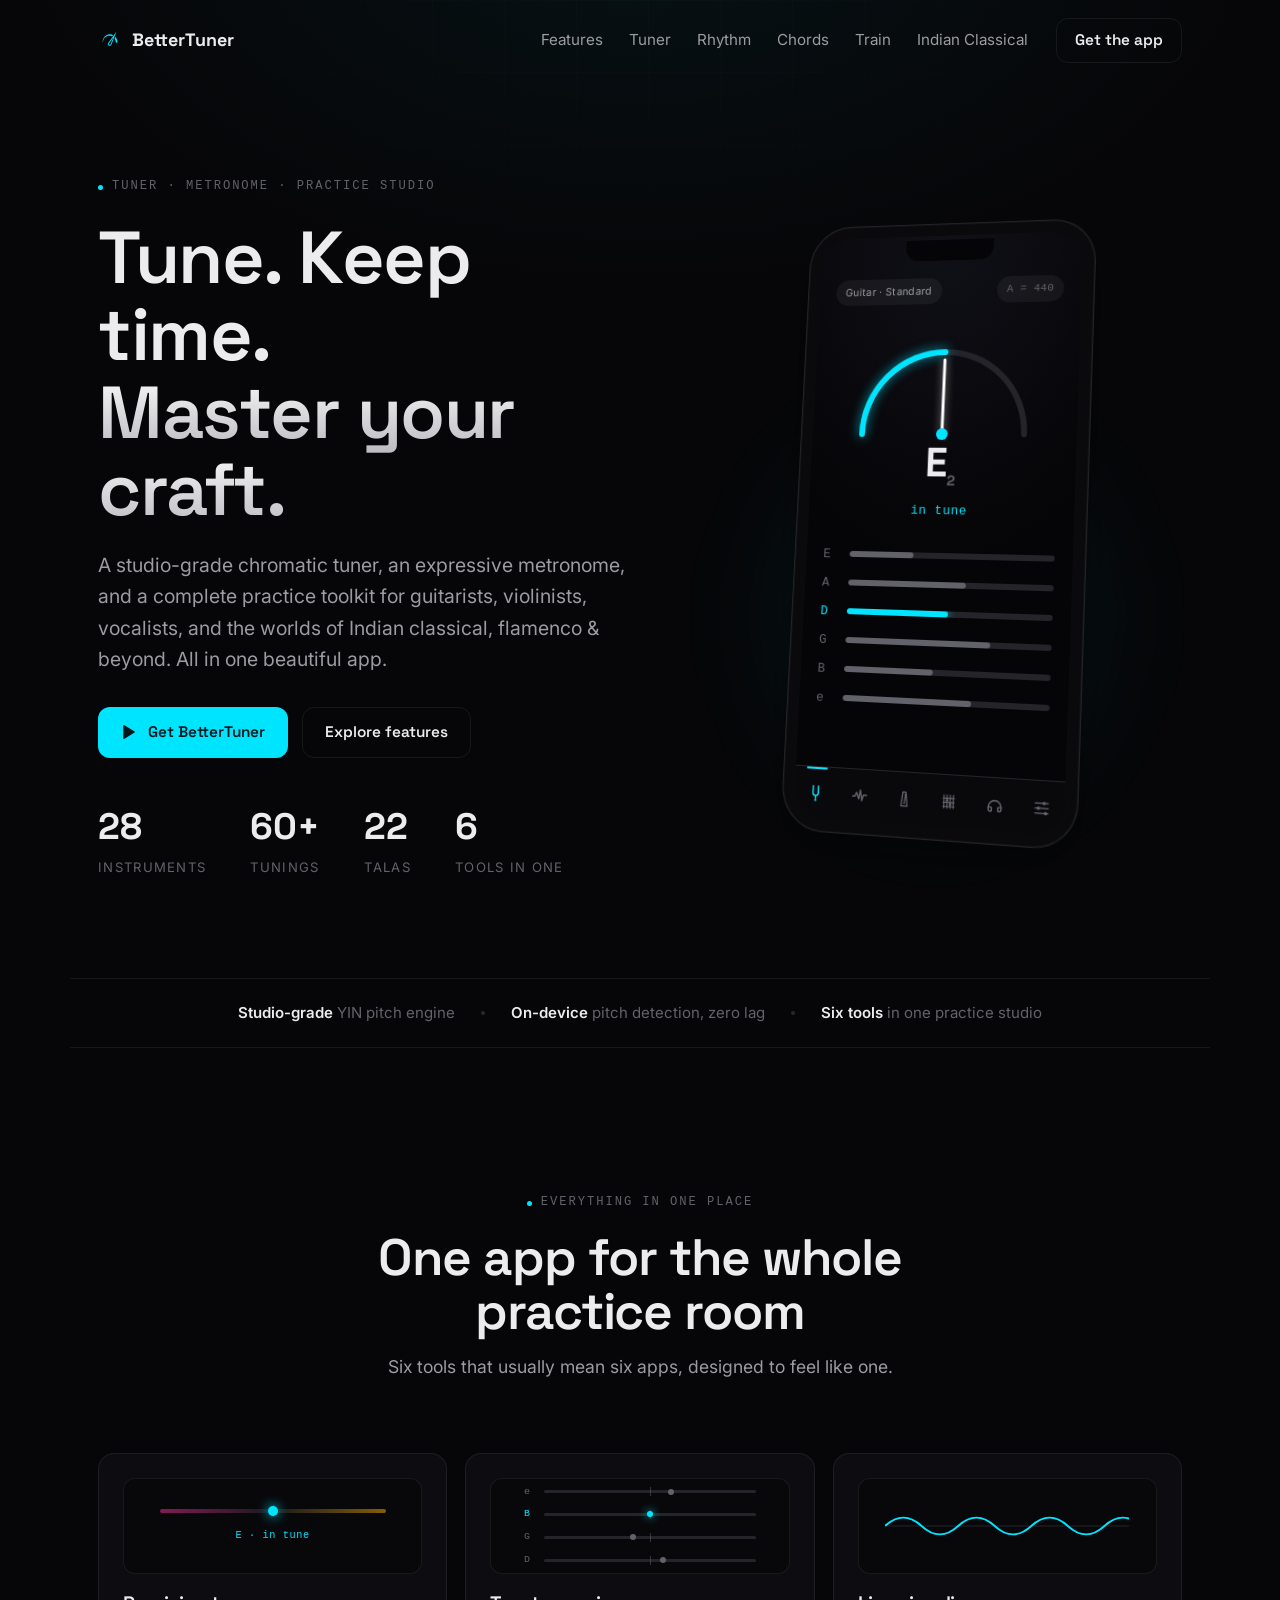
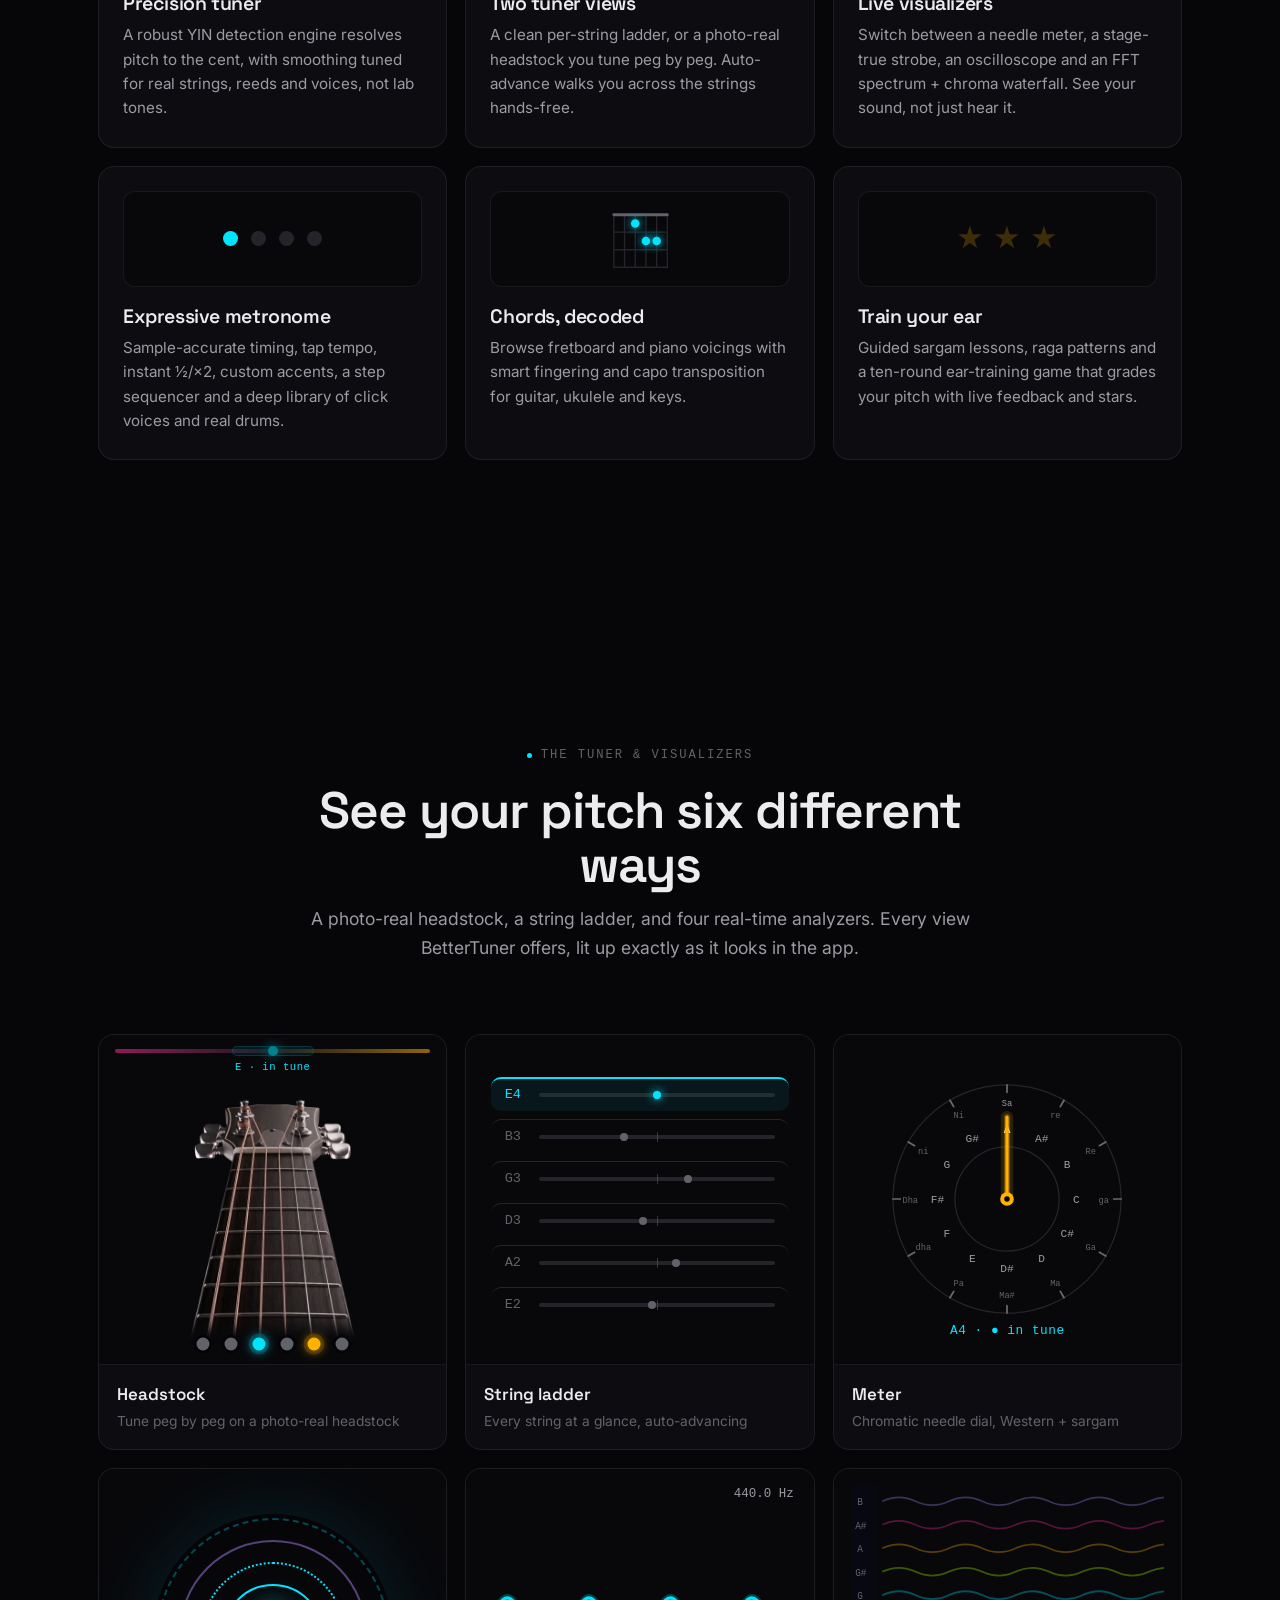
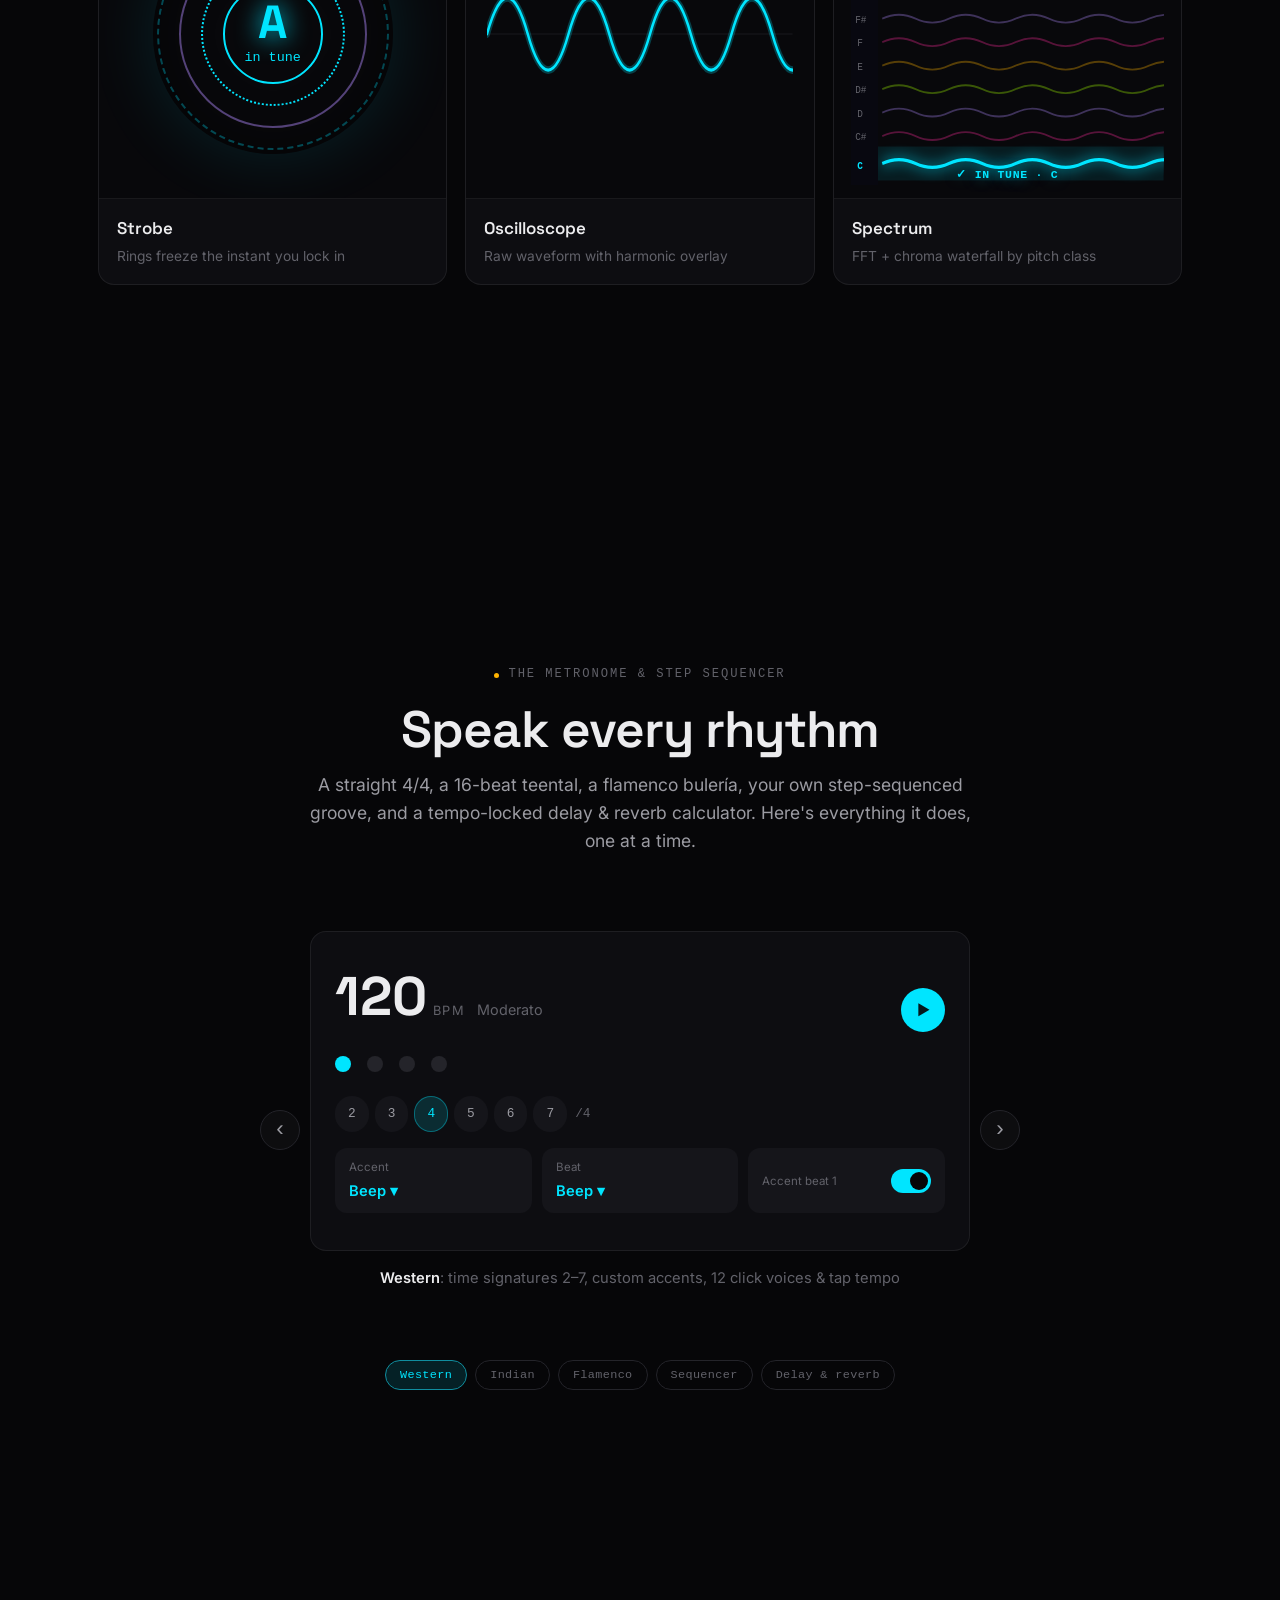
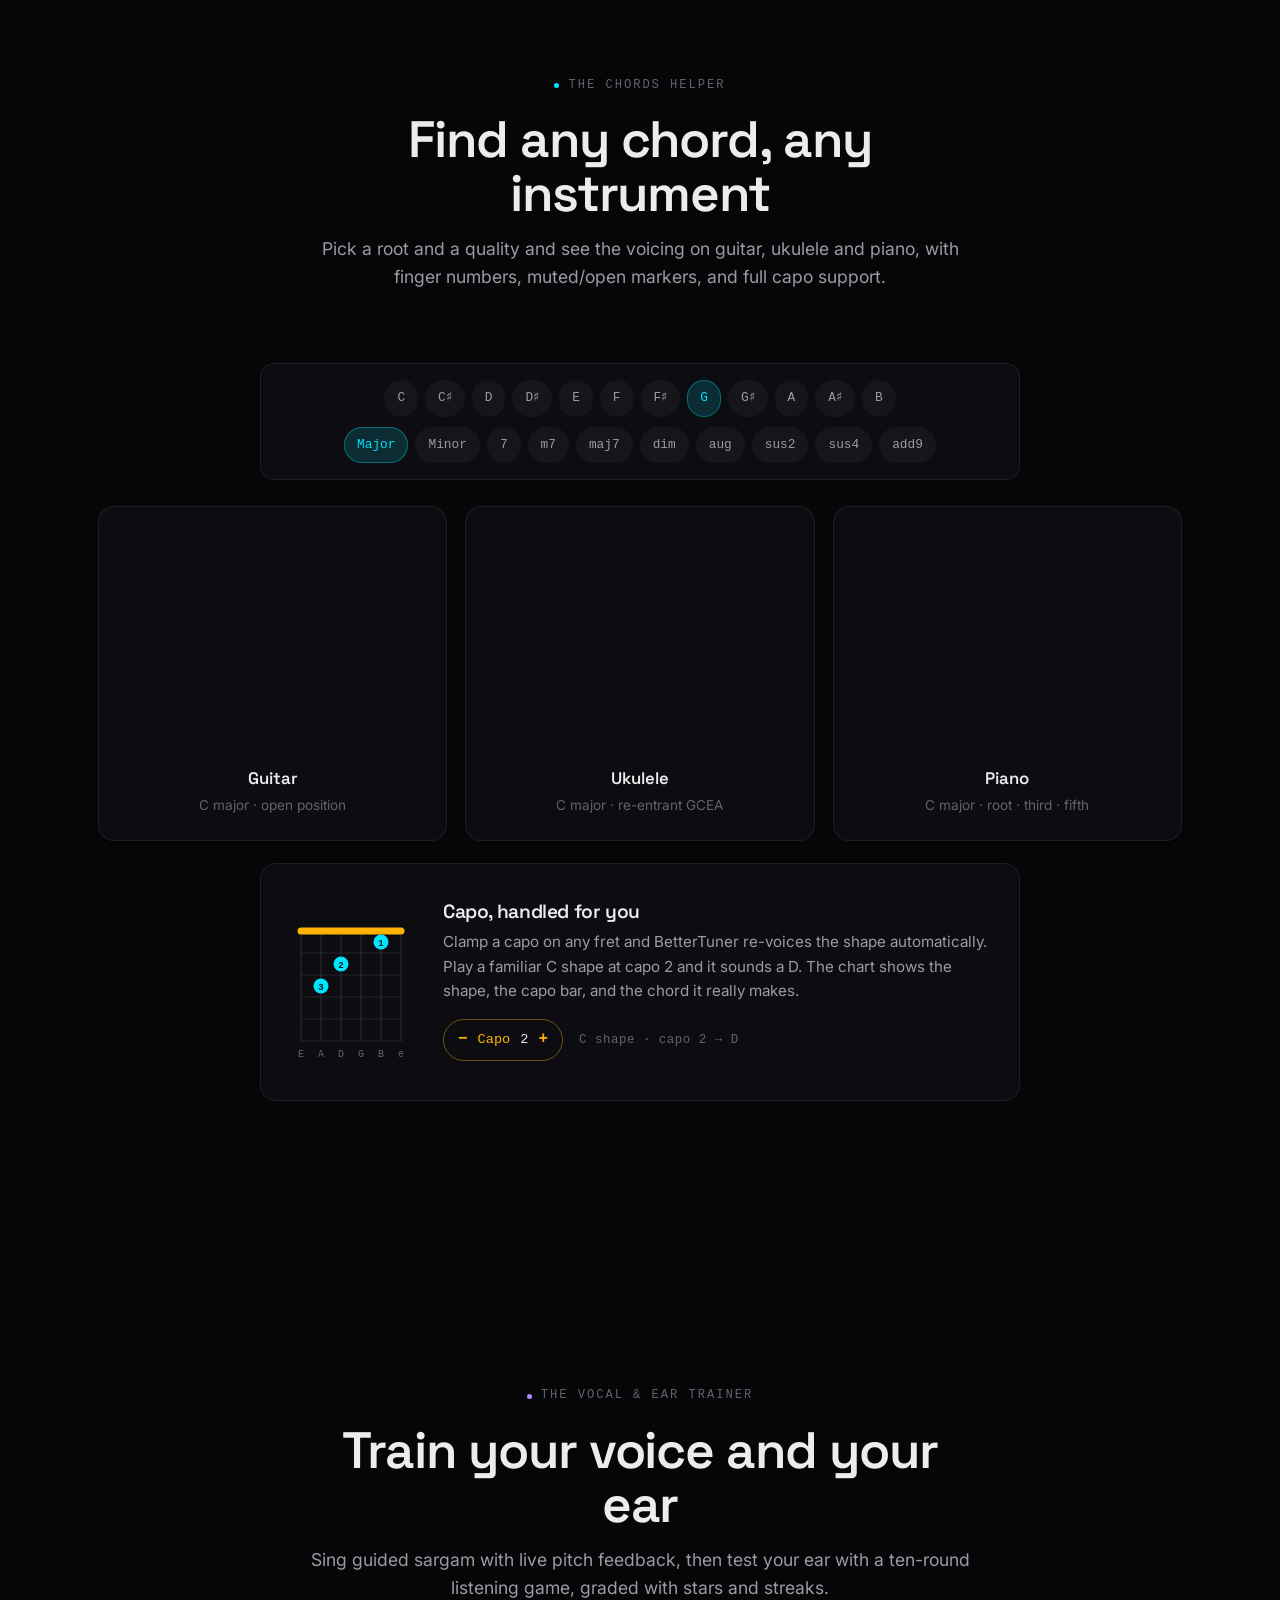
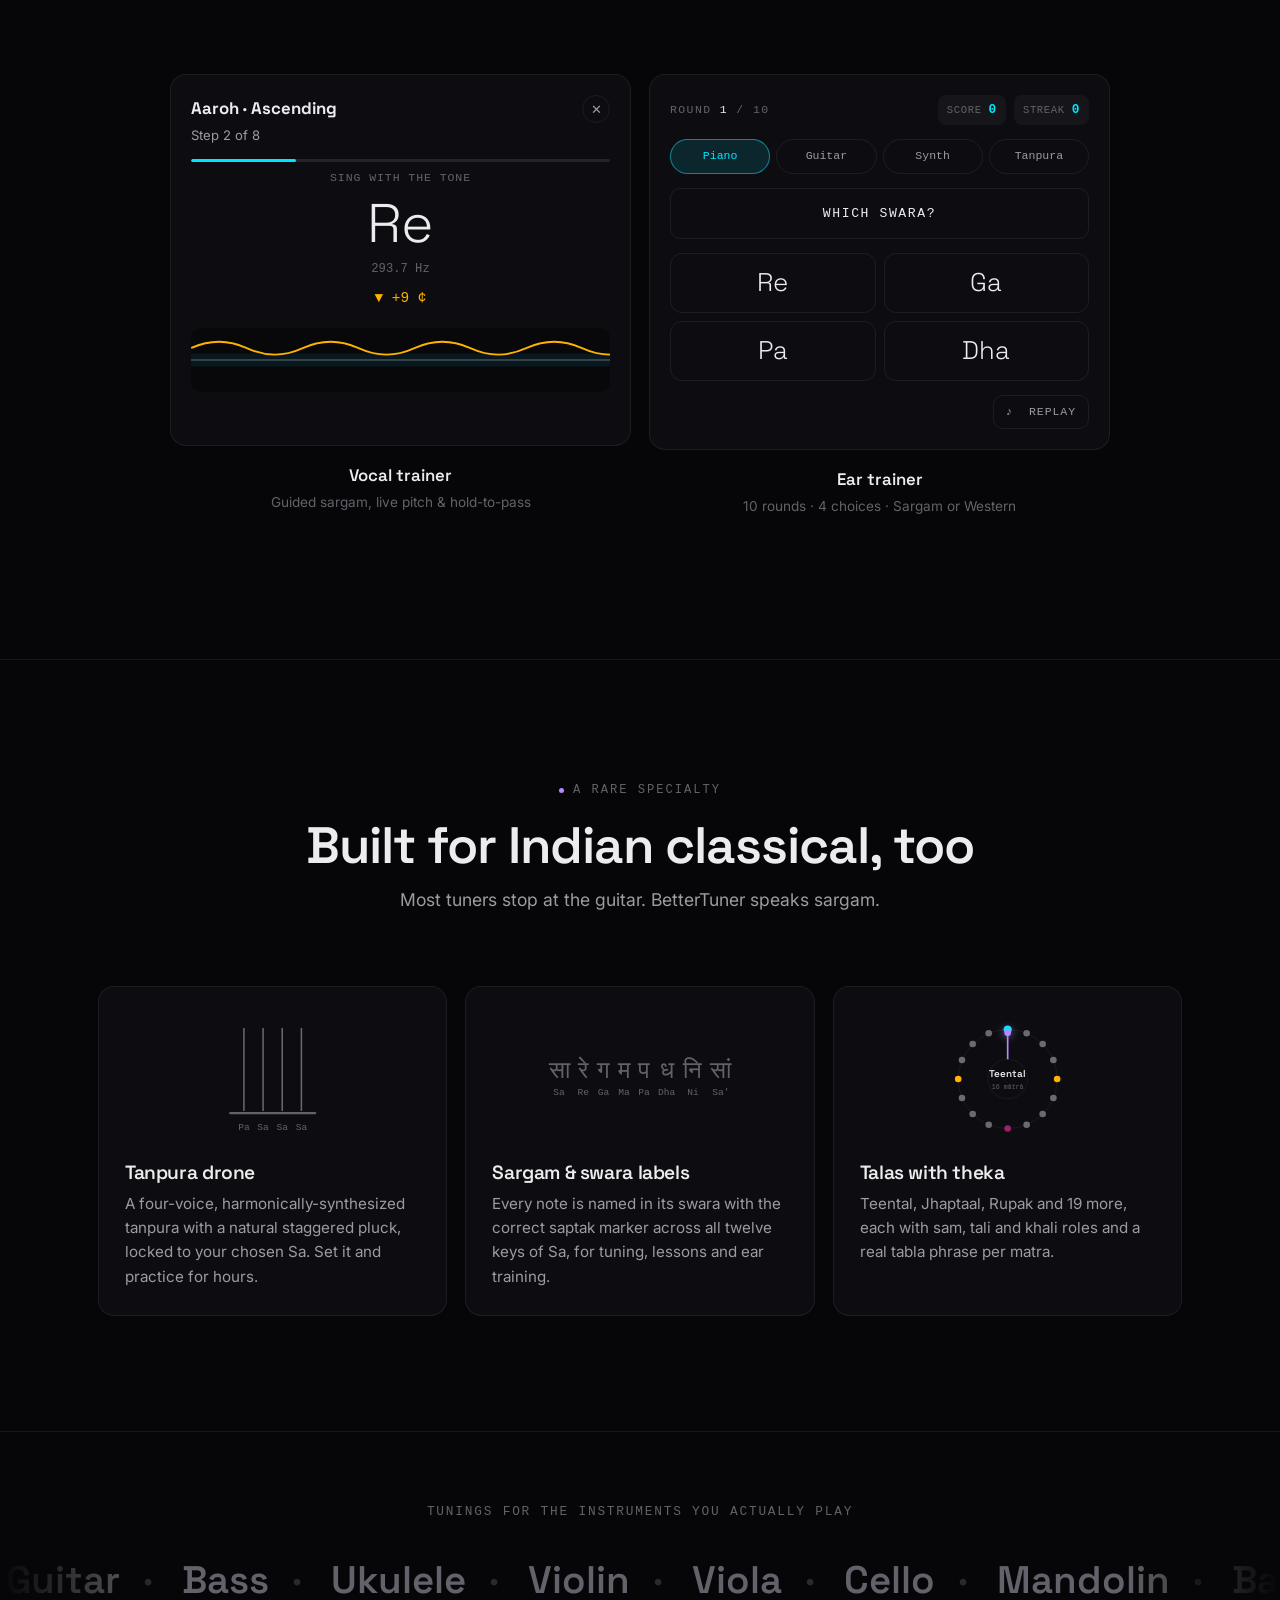
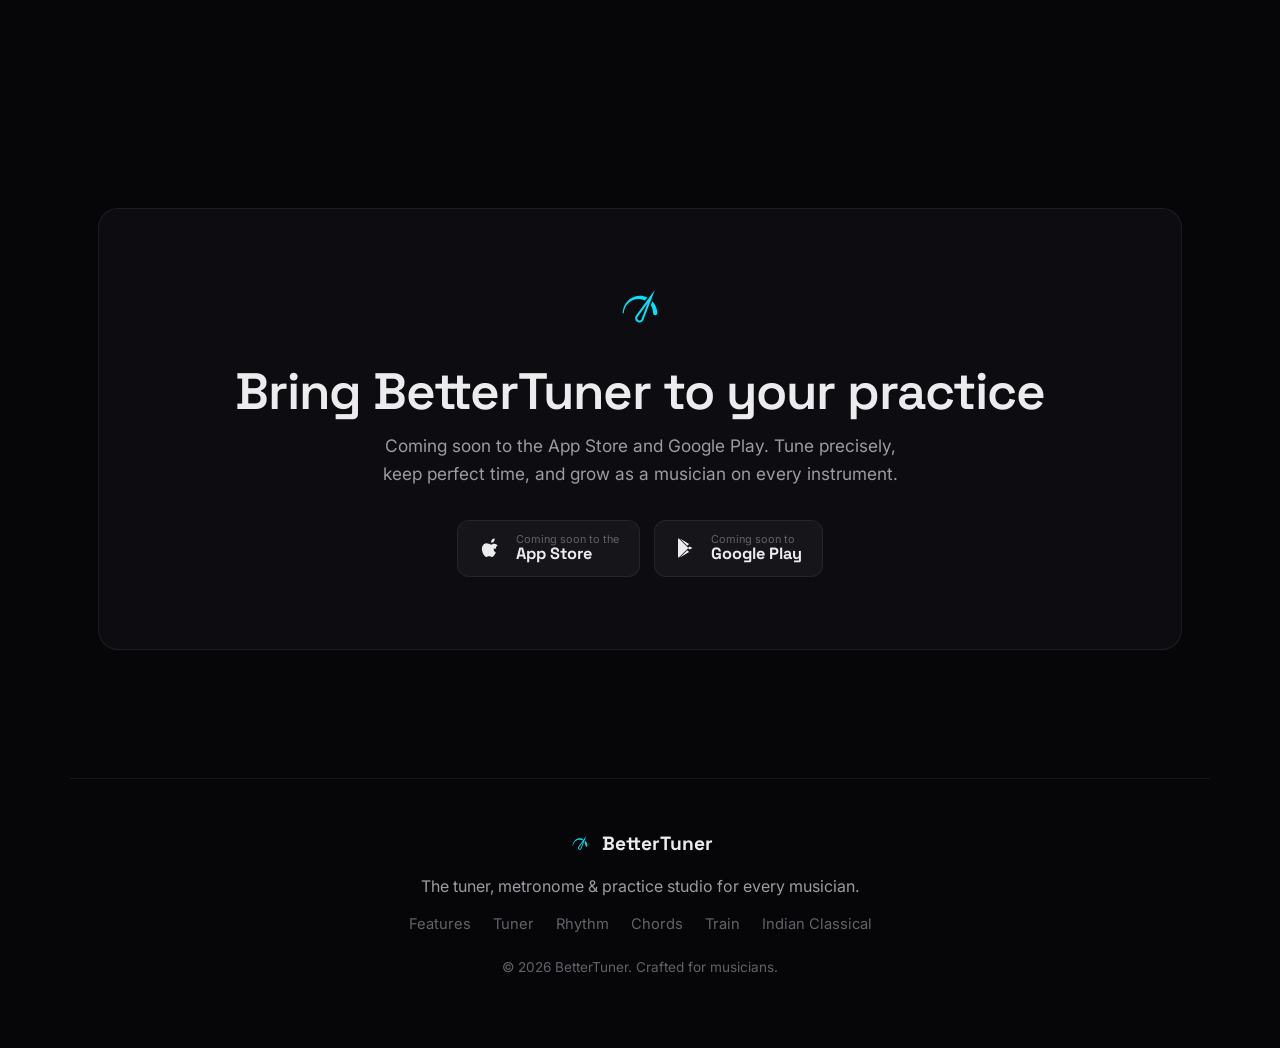
==== commit e95a97d9: "Add mobile hamburger nav Section links and a Get-the-app button now open in a dropdown on small scre" ====
--- a/index.html
+++ b/index.html
@@ -46,6 +46,18 @@
       <a href="#classical">Indian Classical</a>
     </nav>
     <a href="#download" class="btn btn--ghost nav__cta">Get the app</a>
+    <button class="nav__toggle" type="button" aria-label="Open menu" aria-expanded="false" aria-controls="navMenu" data-nav-toggle>
+      <span></span><span></span><span></span>
+    </button>
+    <div class="nav__menu" id="navMenu" data-nav-menu hidden>
+      <a href="#features">Features</a>
+      <a href="#tuner">Tuner</a>
+      <a href="#rhythm">Rhythm</a>
+      <a href="#chords">Chords</a>
+      <a href="#train">Train</a>
+      <a href="#classical">Indian Classical</a>
+      <a href="#download" class="btn btn--primary nav__menu-cta">Get the app</a>
+    </div>
   </header>
 
   <main id="top">
--- a/styles.css
+++ b/styles.css
@@ -130,6 +130,28 @@
 .nav__links a:hover { color: var(--text-primary); }
 .nav__links a:hover::after { width: 100%; }
 .nav__cta { margin-left: 4px; padding: 9px 18px; }
+
+/* Mobile hamburger + dropdown menu (shown ≤920px) */
+.nav__toggle {
+  display: none; margin-left: auto; width: 40px; height: 40px; flex-shrink: 0;
+  border: 1px solid var(--hairline); border-radius: 10px; background: transparent; cursor: pointer;
+  flex-direction: column; align-items: center; justify-content: center; gap: 4px;
+}
+.nav__toggle span { display: block; width: 18px; height: 2px; border-radius: 2px; background: var(--text-primary); transition: transform .22s var(--ease), opacity .15s; }
+.nav.is-menu-open .nav__toggle span:nth-child(1) { transform: translateY(6px) rotate(45deg); }
+.nav.is-menu-open .nav__toggle span:nth-child(2) { opacity: 0; }
+.nav.is-menu-open .nav__toggle span:nth-child(3) { transform: translateY(-6px) rotate(-45deg); }
+.nav__menu {
+  position: absolute; top: 100%; left: 0; right: 0;
+  background: rgba(8,8,11,.97); backdrop-filter: saturate(140%) blur(16px); -webkit-backdrop-filter: saturate(140%) blur(16px);
+  border-bottom: 1px solid var(--hairline);
+  padding: 8px 28px 22px; display: flex; flex-direction: column;
+}
+.nav__menu[hidden] { display: none; }
+.nav__menu a:not(.nav__menu-cta) { padding: 14px 2px; color: var(--text-secondary); font-size: 1.02rem; border-bottom: 1px solid var(--hairline); }
+.nav__menu a:not(.nav__menu-cta):active { color: var(--text-primary); }
+.nav__menu-cta { margin-top: 16px; justify-content: center; }
+@media (min-width: 921px) { .nav__menu { display: none !important; } }
 
 /* ---------- Layout ---------- */
 main { display: block; }
@@ -839,6 +861,8 @@
   .chords-capo__fig { width: 120px; }
   .trainer-grid { grid-template-columns: 1fr; max-width: 420px; }
   .nav__links { display: none; }
+  .nav__cta { display: none; }
+  .nav__toggle { display: flex; }
   .check-list { text-align: left; }
 }
 @media (max-width: 600px) {
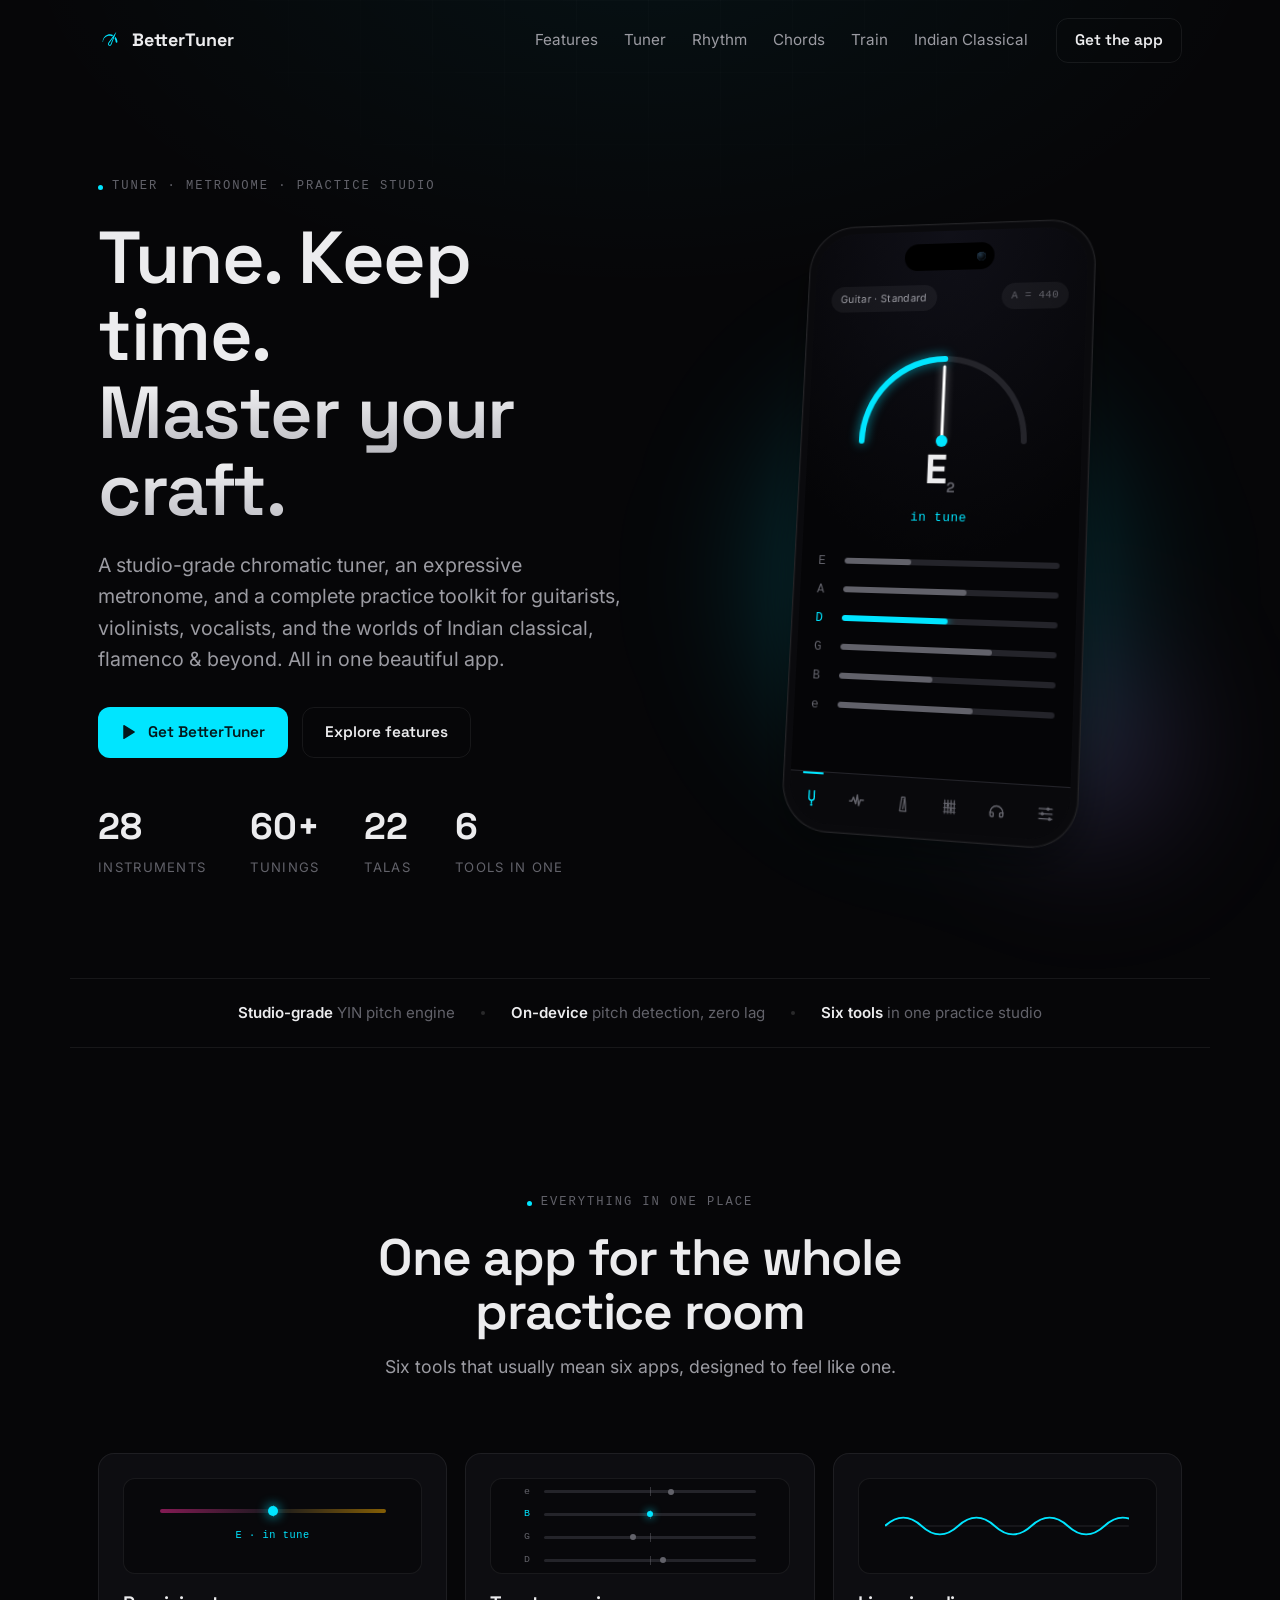
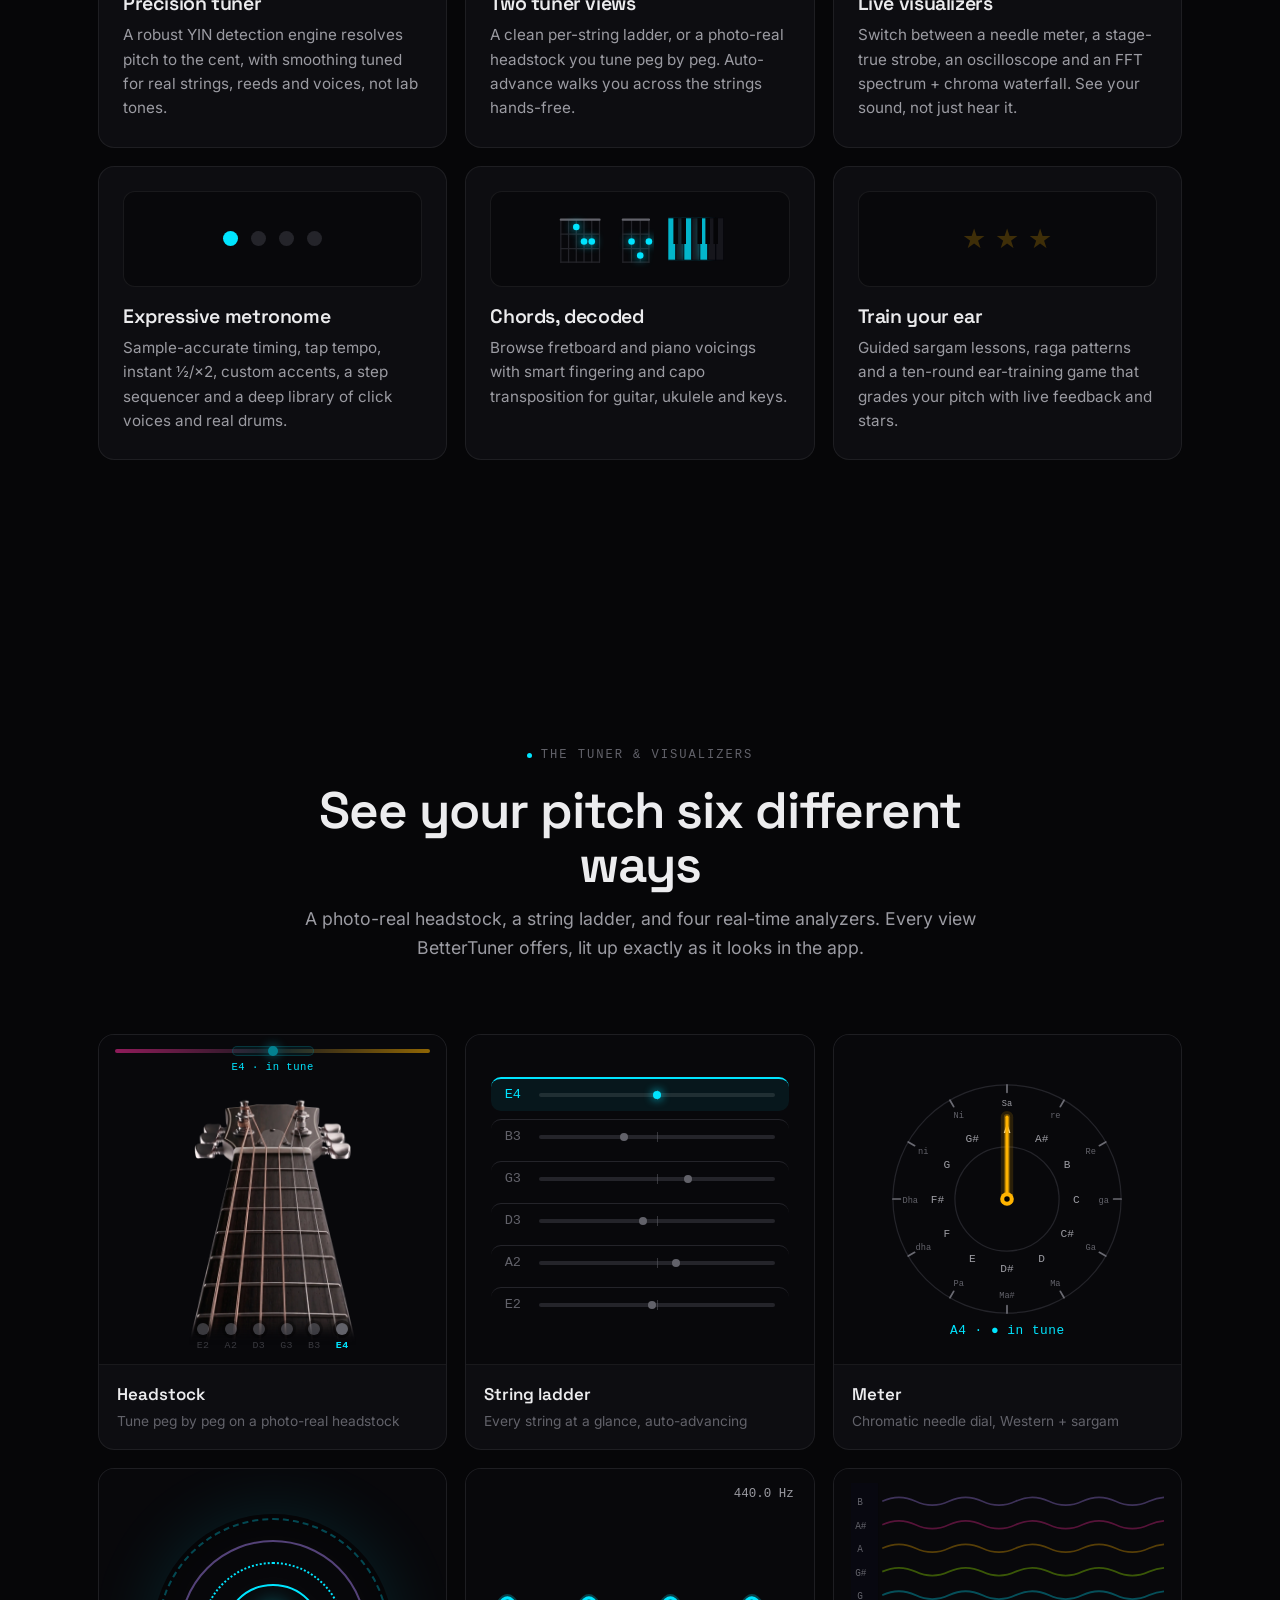
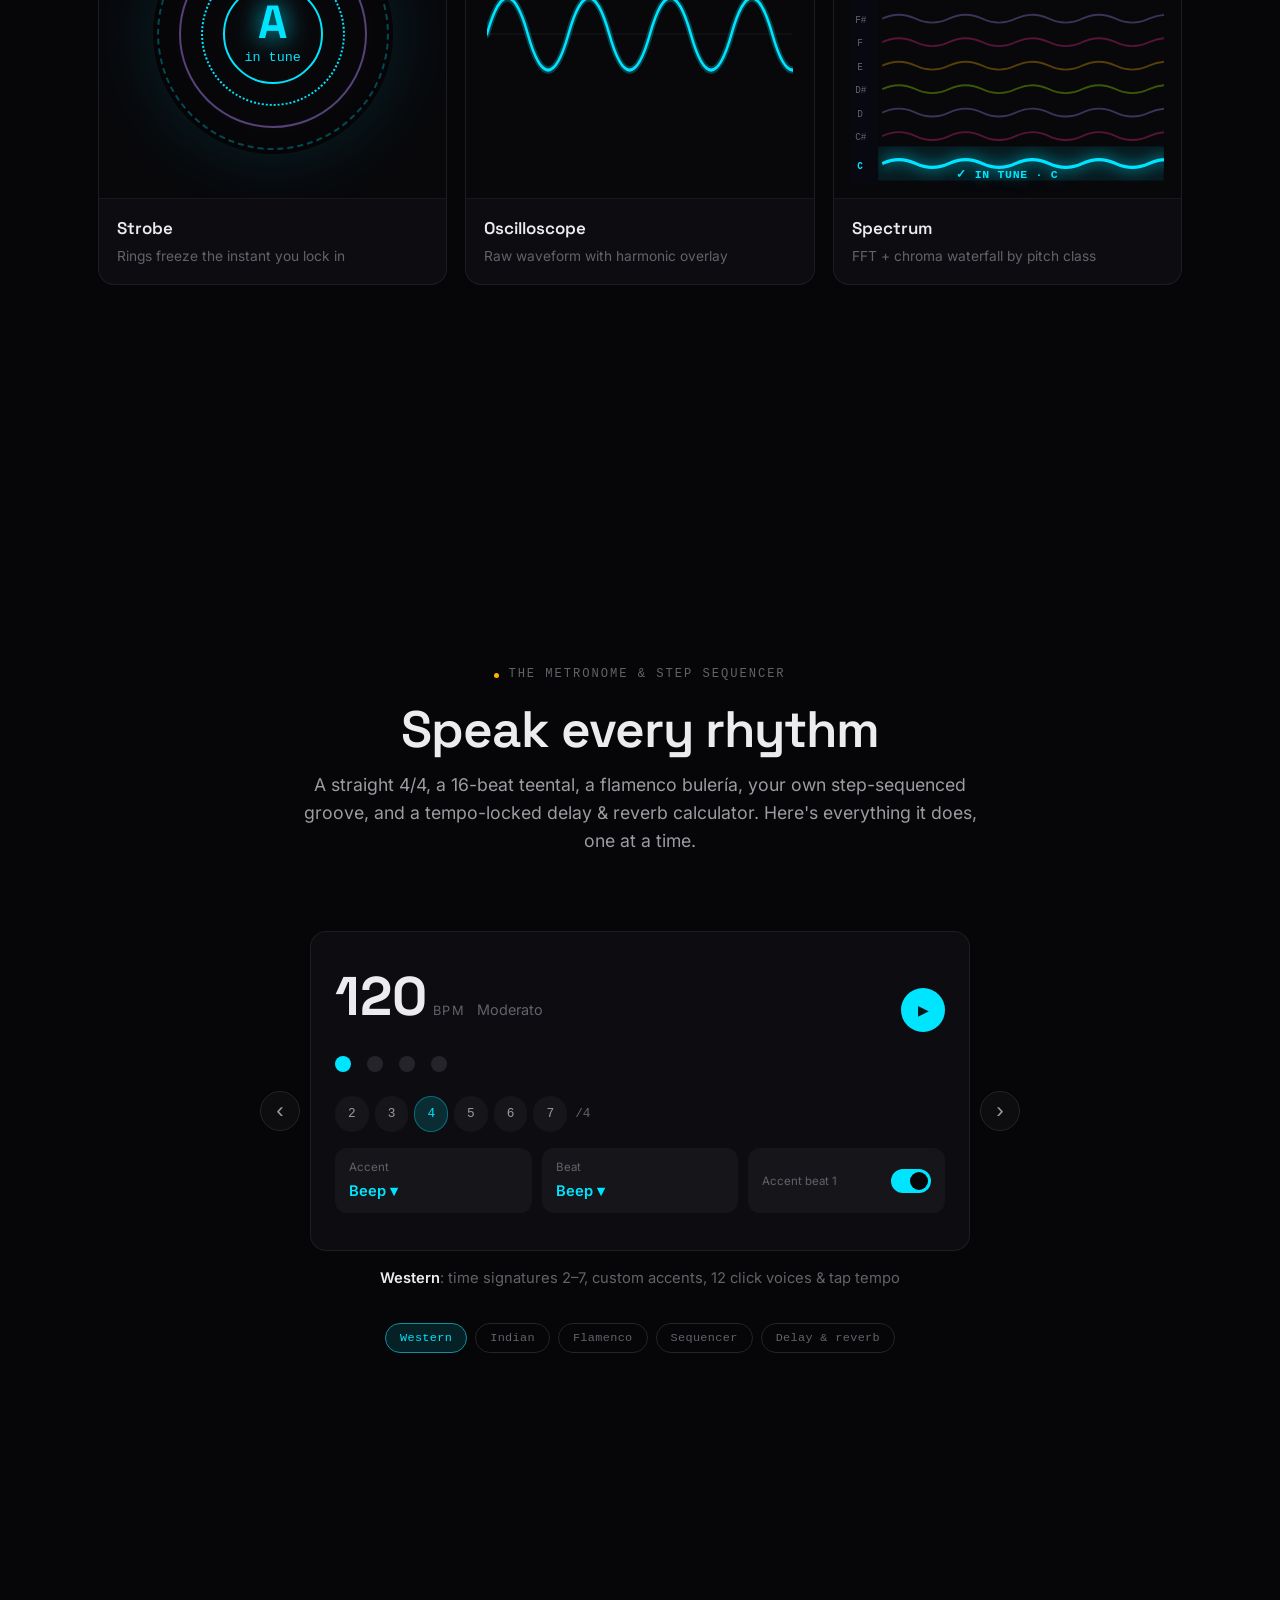
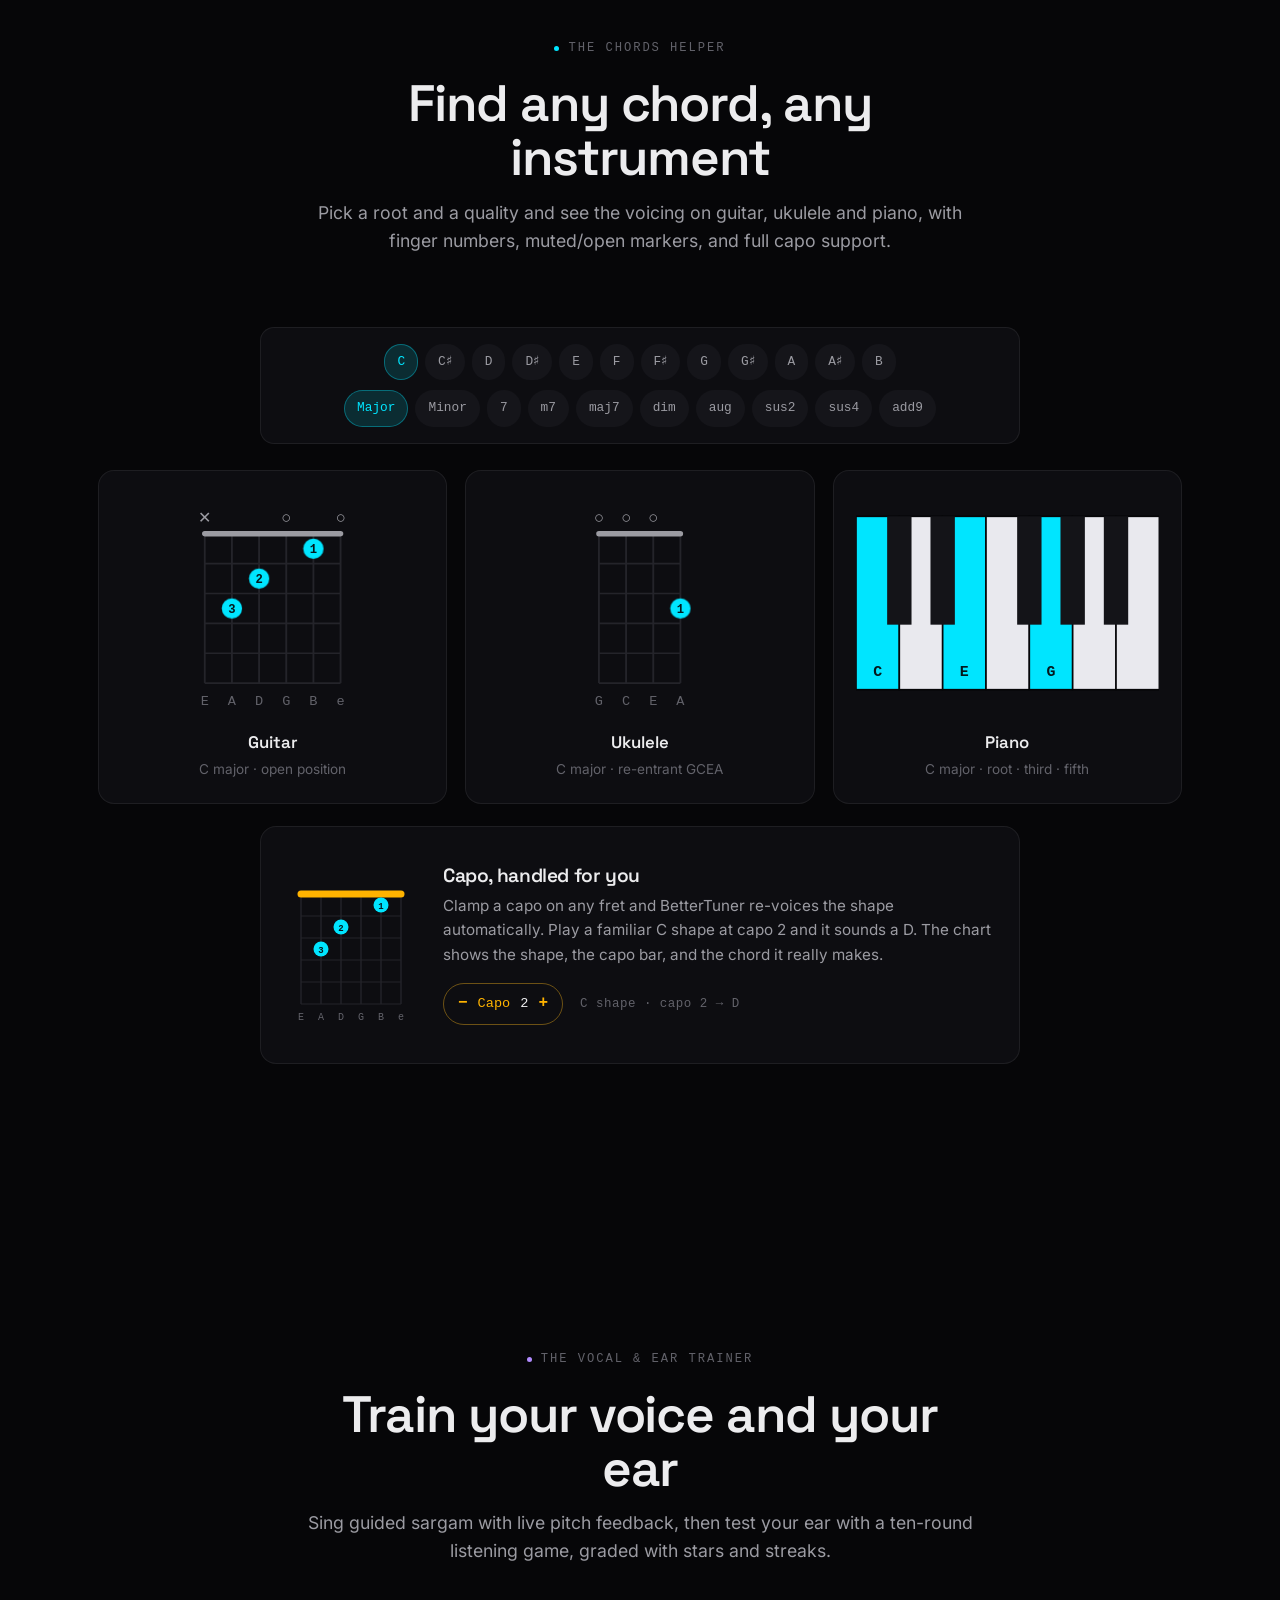
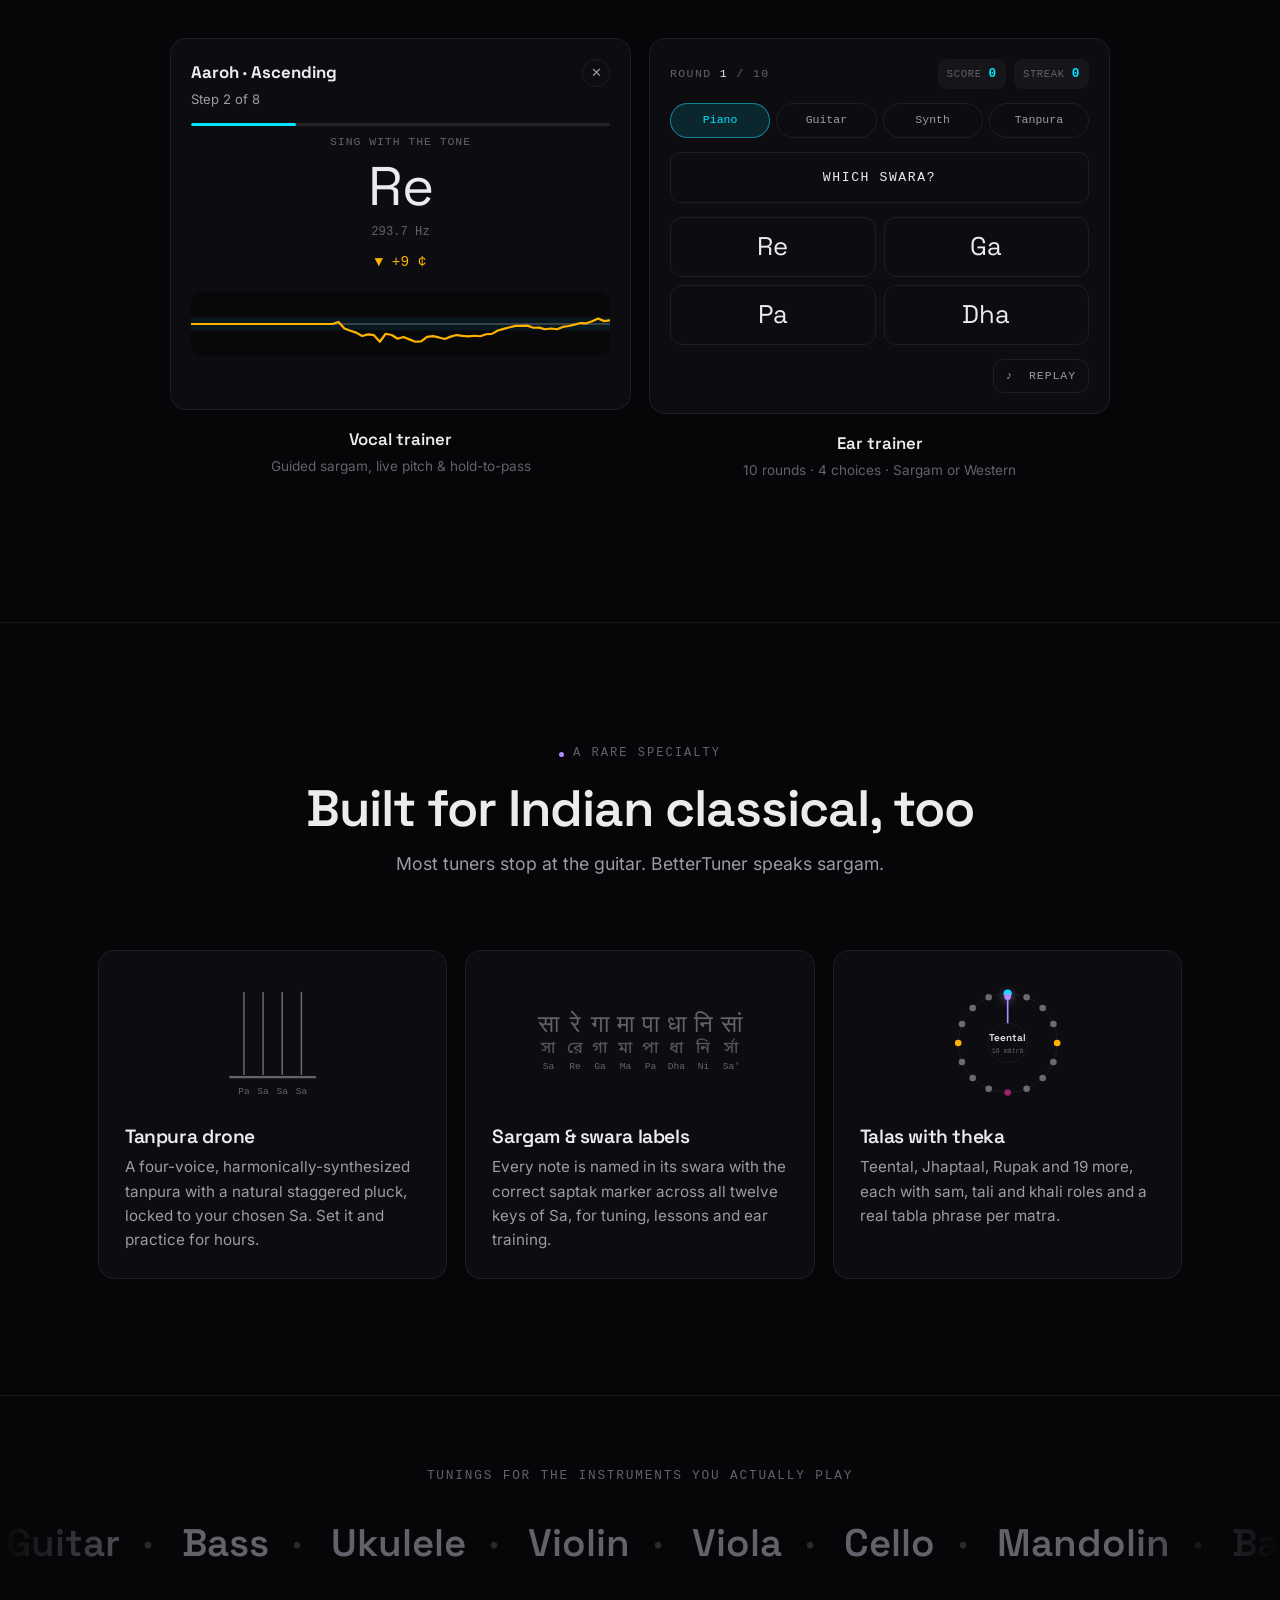
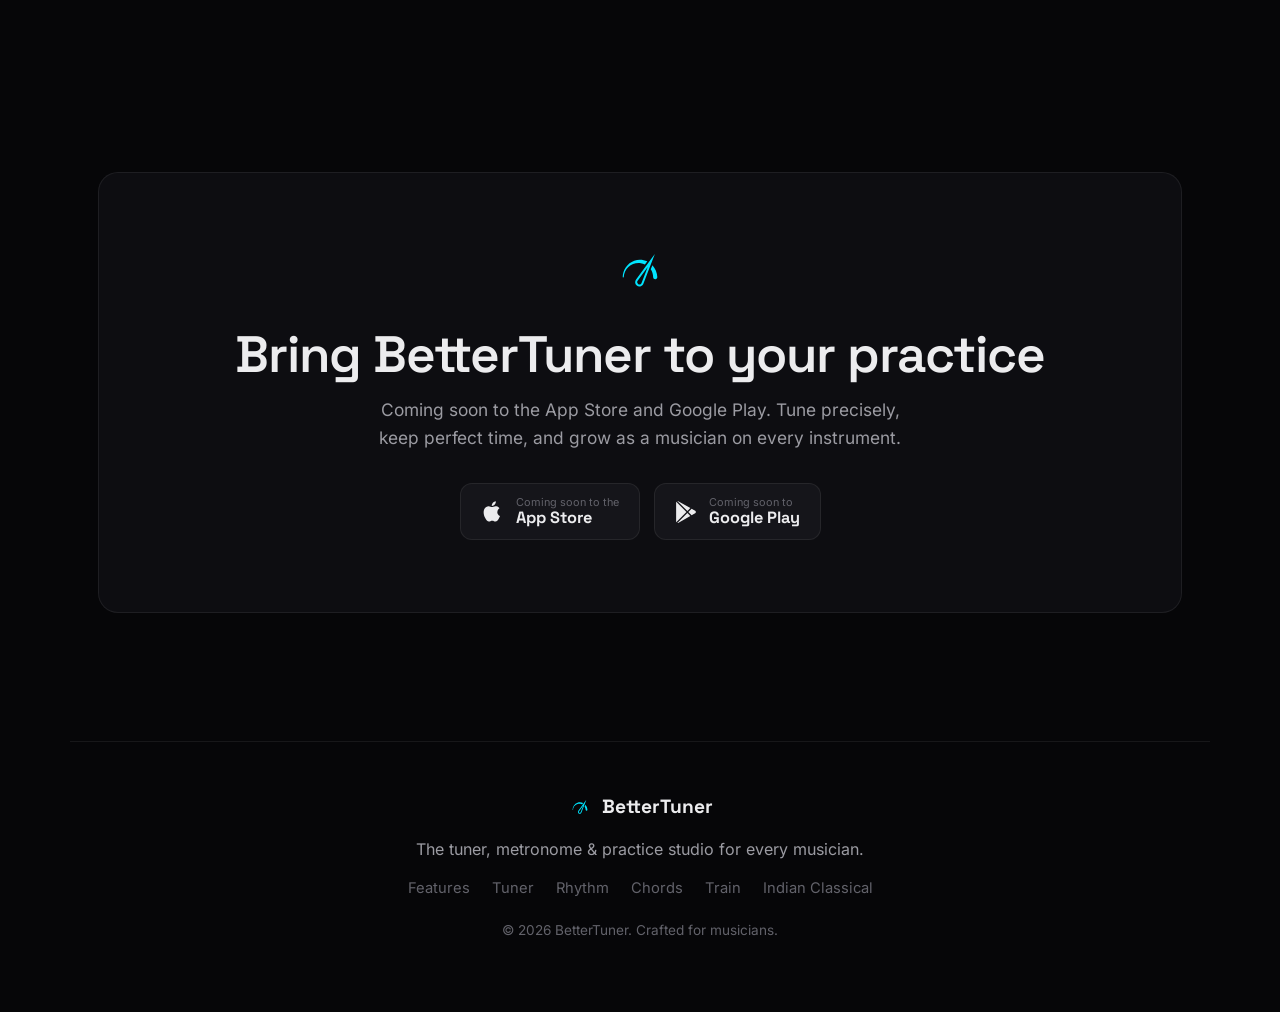
==== commit 36d296af: "Self-host fonts + add security headers; polish hero, animations & sargam Security: - Self-host Space" ====
--- a/index.html
+++ b/index.html
@@ -3,14 +3,18 @@
 <head>
   <meta charset="UTF-8" />
   <meta name="viewport" content="width=device-width, initial-scale=1.0" />
+  <!-- CSP fallback for hosts that can't send headers (e.g. GitHub Pages).
+       frame-ancestors / HSTS only work as real headers — see the _headers file. -->
+  <meta http-equiv="Content-Security-Policy" content="default-src 'self'; script-src 'self'; style-src 'self' 'unsafe-inline'; img-src 'self' data:; font-src 'self'; connect-src 'self'; object-src 'none'; base-uri 'self'; form-action 'self'" />
   <title>BetterTuner: the tuner, metronome & practice studio for every musician</title>
   <meta name="description" content="A precision chromatic tuner, expressive metronome, and complete practice studio in one app. 28 instruments, 60+ tunings, Indian classical tanpura & talas, real-time visualizers, and on-device pitch detection." />
   <meta name="theme-color" content="#000000" />
   <link rel="icon" href="assets/favicon.svg" type="image/svg+xml" />
   <link rel="canonical" href="https://bettertuner.com/" />
-  <link rel="preconnect" href="https://fonts.googleapis.com" />
-  <link rel="preconnect" href="https://fonts.gstatic.com" crossorigin />
-  <link href="https://fonts.googleapis.com/css2?family=Space+Grotesk:wght@400;500;600;700&family=Inter:wght@400;500;600&display=swap" rel="stylesheet" />
+  <!-- Self-hosted fonts — no third-party requests (see assets/fonts.css). -->
+  <link rel="preload" href="assets/fonts/space-grotesk-600-latin.woff2" as="font" type="font/woff2" crossorigin />
+  <link rel="preload" href="assets/fonts/inter-400-latin.woff2" as="font" type="font/woff2" crossorigin />
+  <link rel="stylesheet" href="assets/fonts.css" />
 
   <!-- Open Graph / social -->
   <meta property="og:type" content="website" />
@@ -92,8 +96,8 @@
       <!-- Animated phone mockup -->
       <div class="hero__device reveal" data-tilt>
         <div class="phone">
-          <div class="phone__notch"></div>
           <div class="phone__screen">
+            <div class="phone__island"><span class="phone__camera"></span></div>
             <div class="app-tuner">
               <div class="app-tuner__head">
                 <span class="app-pill">Guitar · Standard</span>
@@ -259,25 +263,49 @@
         <!-- Chords — fretboard shape -->
         <article class="feature-card reveal">
           <div class="feature-card__preview">
-            <svg class="pv-chord" viewBox="0 0 66 74" aria-hidden="true">
-              <g stroke="var(--wire)" stroke-width="1.4" stroke-linecap="round">
-                <line x1="6"  y1="12" x2="6"  y2="66"/>
-                <line x1="17" y1="12" x2="17" y2="66"/>
-                <line x1="28" y1="12" x2="28" y2="66"/>
-                <line x1="39" y1="12" x2="39" y2="66"/>
-                <line x1="50" y1="12" x2="50" y2="66"/>
-                <line x1="61" y1="12" x2="61" y2="66"/>
-                <line x1="6" y1="30" x2="61" y2="30"/>
-                <line x1="6" y1="48" x2="61" y2="48"/>
-                <line x1="6" y1="66" x2="61" y2="66"/>
-              </g>
-              <line x1="6" y1="12" x2="61" y2="12" stroke="var(--text-tertiary)" stroke-width="3" stroke-linecap="round"/>
-              <g class="pv-chord__dots" fill="var(--cyan)">
-                <circle cx="28" cy="21" r="4.4" style="animation-delay:0s"/>
-                <circle cx="39" cy="39" r="4.4" style="animation-delay:.15s"/>
-                <circle cx="50" cy="39" r="4.4" style="animation-delay:.3s"/>
-              </g>
-            </svg>
+            <div class="pv-chords">
+              <!-- Guitar -->
+              <svg class="pv-fb" viewBox="0 0 50 60" aria-hidden="true">
+                <g stroke="var(--wire)" stroke-width="1.3" stroke-linecap="round">
+                  <line x1="5" y1="10" x2="5" y2="54"/><line x1="13" y1="10" x2="13" y2="54"/><line x1="21" y1="10" x2="21" y2="54"/><line x1="29" y1="10" x2="29" y2="54"/><line x1="37" y1="10" x2="37" y2="54"/><line x1="45" y1="10" x2="45" y2="54"/>
+                  <line x1="5" y1="25" x2="45" y2="25"/><line x1="5" y1="40" x2="45" y2="40"/><line x1="5" y1="54" x2="45" y2="54"/>
+                </g>
+                <line x1="5" y1="10" x2="45" y2="10" stroke="var(--text-tertiary)" stroke-width="2.4" stroke-linecap="round"/>
+                <g class="pv-chord__dots" fill="var(--cyan)">
+                  <circle cx="21" cy="17.5" r="3.4" style="animation-delay:0s"/>
+                  <circle cx="29" cy="32.5" r="3.4" style="animation-delay:.12s"/>
+                  <circle cx="37" cy="32.5" r="3.4" style="animation-delay:.24s"/>
+                </g>
+              </svg>
+              <!-- Ukulele -->
+              <svg class="pv-fb" viewBox="0 0 37 60" aria-hidden="true">
+                <g stroke="var(--wire)" stroke-width="1.3" stroke-linecap="round">
+                  <line x1="5" y1="10" x2="5" y2="54"/><line x1="14" y1="10" x2="14" y2="54"/><line x1="23" y1="10" x2="23" y2="54"/><line x1="32" y1="10" x2="32" y2="54"/>
+                  <line x1="5" y1="25" x2="32" y2="25"/><line x1="5" y1="40" x2="32" y2="40"/><line x1="5" y1="54" x2="32" y2="54"/>
+                </g>
+                <line x1="5" y1="10" x2="32" y2="10" stroke="var(--text-tertiary)" stroke-width="2.4" stroke-linecap="round"/>
+                <g class="pv-chord__dots" fill="var(--cyan)">
+                  <circle cx="14" cy="32.5" r="3.4" style="animation-delay:.1s"/>
+                  <circle cx="23" cy="47" r="3.4" style="animation-delay:.22s"/>
+                  <circle cx="32" cy="32.5" r="3.4" style="animation-delay:.34s"/>
+                </g>
+              </svg>
+              <!-- Piano -->
+              <svg class="pv-piano" viewBox="0 0 56 44" aria-hidden="true">
+                <g class="pv-piano__w">
+                  <rect class="hl" x="0"  y="1" width="7.4" height="42" style="animation-delay:0s"/>
+                  <rect x="8"  y="1" width="7.4" height="42"/>
+                  <rect class="hl" x="16" y="1" width="7.4" height="42" style="animation-delay:.12s"/>
+                  <rect x="24" y="1" width="7.4" height="42"/>
+                  <rect class="hl" x="32" y="1" width="7.4" height="42" style="animation-delay:.24s"/>
+                  <rect x="40" y="1" width="7.4" height="42"/>
+                  <rect x="48" y="1" width="7.4" height="42"/>
+                </g>
+                <g class="pv-piano__b">
+                  <rect x="5.4"  y="1" width="4.6" height="26"/><rect x="13.4" y="1" width="4.6" height="26"/><rect x="29.4" y="1" width="4.6" height="26"/><rect x="37.4" y="1" width="4.6" height="26"/><rect x="45.4" y="1" width="4.6" height="26"/>
+                </g>
+              </svg>
+            </div>
           </div>
           <h3>Chords, decoded</h3>
           <p>Browse fretboard and piano voicings with smart fingering and capo transposition for guitar, ukulele and keys.</p>
@@ -313,18 +341,18 @@
             <div class="htune">
               <div class="htune__track"><span class="htune__zone"></span><i class="htune__dot"></i></div>
               <div class="htune__labels lblwrap">
-                <span class="lbl lbl--off">E&nbsp;·&nbsp;tuning…</span>
-                <span class="lbl lbl--in">E&nbsp;·&nbsp;in tune</span>
+                <span class="lbl lbl--off">E4&nbsp;·&nbsp;tuning…</span>
+                <span class="lbl lbl--in">E4&nbsp;·&nbsp;in tune</span>
               </div>
             </div>
             <div class="viz-headstock">
               <img src="assets/guitar.webp" alt="Photo-real guitar headstock tuner" loading="lazy" width="1696" height="2520" />
-              <span class="hpeg" style="left:14%"></span>
-              <span class="hpeg" style="left:28.4%"></span>
-              <span class="hpeg hpeg--intune" style="left:42.8%"></span>
-              <span class="hpeg" style="left:57.2%"></span>
-              <span class="hpeg hpeg--amber" style="left:71.6%"></span>
-              <span class="hpeg" style="left:86%"></span>
+              <span class="hpeg" style="left:14%"><i>E2</i></span>
+              <span class="hpeg" style="left:28.4%"><i>A2</i></span>
+              <span class="hpeg" style="left:42.8%"><i>D3</i></span>
+              <span class="hpeg" style="left:57.2%"><i>G3</i></span>
+              <span class="hpeg" style="left:71.6%"><i>B3</i></span>
+              <span class="hpeg hpeg--active" style="left:86%"><i>E4</i></span>
             </div>
           </div>
           <figcaption>
@@ -868,7 +896,7 @@
                 <svg class="vt-wave" viewBox="0 0 300 80" preserveAspectRatio="none">
                   <rect class="band" x="0" y="32" width="300" height="16"/>
                   <line class="zero" x1="0" y1="40" x2="300" y2="40"/>
-                  <g class="vt-pitch"><g class="vt-trace-g"><path d="M0 40 q20 -16 40 0 t40 0 t40 0 t40 0 t40 0 t40 0 t40 0 t40 0 t40 0 t40 0" fill="none"/></g></g>
+                  <path class="vt-line" data-vt-line fill="none" d="M0 40 L300 40"/>
                 </svg>
               </div>
               <div class="vt-hold"><i data-vt-hold></i></div>
@@ -932,7 +960,7 @@
           <article class="glass-card reveal">
             <div class="ic-stage">
               <div class="sargam" aria-hidden="true">
-                <span><b>सा</b><i>Sa</i></span><span><b>रे</b><i>Re</i></span><span><b>ग</b><i>Ga</i></span><span><b>म</b><i>Ma</i></span><span><b>प</b><i>Pa</i></span><span><b>ध</b><i>Dha</i></span><span><b>नि</b><i>Ni</i></span><span><b>सां</b><i>Sa'</i></span>
+                <span><b>सा</b><em>সা</em><i>Sa</i></span><span><b>रे</b><em>রে</em><i>Re</i></span><span><b>गा</b><em>গা</em><i>Ga</i></span><span><b>मा</b><em>মা</em><i>Ma</i></span><span><b>पा</b><em>পা</em><i>Pa</i></span><span><b>धा</b><em>ধা</em><i>Dha</i></span><span><b>नि</b><em>নি</em><i>Ni</i></span><span><b>सां</b><em>র্সা</em><i>Sa'</i></span>
               </div>
             </div>
             <h3>Sargam &amp; swara labels</h3>
@@ -996,11 +1024,11 @@
         <p>Coming soon to the App Store and Google Play. Tune precisely, keep perfect time, and grow as a musician on every instrument.</p>
         <div class="store-badges">
           <a class="store-badge" href="#" aria-label="Download on the App Store (coming soon)">
-            <svg viewBox="0 0 24 24" width="26" height="26" aria-hidden="true"><path fill="currentColor" d="M16.4 12.6c0-2 1.6-3 1.7-3a3.7 3.7 0 0 0-2.9-1.6c-1.2-.1-2.4.7-3 .7s-1.6-.7-2.6-.7A3.9 3.9 0 0 0 4.3 10c-1.4 2.5-.4 6.2 1 8.2.7 1 1.5 2.1 2.5 2.1s1.3-.6 2.5-.6 1.5.6 2.6.6 1.7-1 2.4-2a8.6 8.6 0 0 0 1.1-2.2 3.6 3.6 0 0 1-2-3.5ZM14.5 6.2A3.5 3.5 0 0 0 15.3 3a3.6 3.6 0 0 0-2.3 1.2 3.3 3.3 0 0 0-.8 3 3 3 0 0 0 2.3-1Z"/></svg>
+            <svg viewBox="0 0 24 24" width="23" height="23" aria-hidden="true"><path fill="currentColor" d="M17.05 12.536c-.024-2.65 2.165-3.92 2.264-3.984-1.234-1.804-3.155-2.052-3.838-2.08-1.634-.166-3.19.962-4.018.962-.83 0-2.105-.938-3.463-.912-1.782.026-3.426 1.036-4.344 2.632-1.852 3.21-.474 7.962 1.328 10.568.88 1.276 1.928 2.708 3.302 2.658 1.324-.052 1.824-.858 3.424-.858 1.6 0 2.05.858 3.452.832 1.426-.026 2.328-1.302 3.2-2.582 1.008-1.482 1.422-2.918 1.446-2.992-.032-.014-2.774-1.064-2.802-4.222zM14.38 4.74c.732-.888 1.226-2.122 1.09-3.35-1.054.043-2.33.702-3.086 1.588-.678.786-1.272 2.042-1.112 3.246 1.176.091 2.376-.597 3.108-1.484z"/></svg>
             <span><small>Coming soon to the</small><strong>App Store</strong></span>
           </a>
           <a class="store-badge" href="#" aria-label="Get it on Google Play (coming soon)">
-            <svg viewBox="0 0 24 24" width="24" height="24" aria-hidden="true"><path fill="currentColor" d="M3.6 2.3 13.4 12 3.6 21.7a1.3 1.3 0 0 1-.6-1.1V3.4a1.3 1.3 0 0 1 .6-1.1Zm11.2 8.3 2.6 1.5-2.6 1.4-2.1-1.4ZM5 2.6l9.1 5.3-1.9 1.9Zm0 18.8 7.2-7.2 1.9 1.9Z"/></svg>
+            <svg viewBox="0 0 24 24" width="22" height="22" aria-hidden="true"><path fill="currentColor" d="M22.018 13.298l-3.919 2.218-3.515-3.493 3.543-3.521 3.891 2.202a1.49 1.49 0 0 1 0 2.594zM1.337.924a1.486 1.486 0 0 0-.112.568v21.017c0 .217.045.419.124.6l11.155-11.087zm12.207 10.065l3.258-3.238L3.45.195a1.466 1.466 0 0 0-.946-.179l11.04 10.973zm0 2.067l-11.05 10.989c.303.046.624-.006.926-.177l13.304-7.532z"/></svg>
             <span><small>Coming soon to</small><strong>Google Play</strong></span>
           </a>
         </div>
--- a/assets/fonts.css
+++ b/assets/fonts.css
@@ -0,0 +1,175 @@
+/* Self-hosted fonts — subsetted to what BetterTuner uses.
+   Generated from Google Fonts; no third-party requests at runtime. */
+
+/* Inter 400 · latin-ext */
+@font-face {
+  font-family: 'Inter';
+  font-style: normal;
+  font-weight: 400;
+  font-display: swap;
+  src: url(fonts/inter-400-latin-ext.woff2) format('woff2');
+  unicode-range: U+0100-02BA, U+02BD-02C5, U+02C7-02CC, U+02CE-02D7, U+02DD-02FF, U+0304, U+0308, U+0329, U+1D00-1DBF, U+1E00-1E9F, U+1EF2-1EFF, U+2020, U+20A0-20AB, U+20AD-20C0, U+2113, U+2C60-2C7F, U+A720-A7FF;
+}
+
+/* Inter 400 · latin */
+@font-face {
+  font-family: 'Inter';
+  font-style: normal;
+  font-weight: 400;
+  font-display: swap;
+  src: url(fonts/inter-400-latin.woff2) format('woff2');
+  unicode-range: U+0000-00FF, U+0131, U+0152-0153, U+02BB-02BC, U+02C6, U+02DA, U+02DC, U+0304, U+0308, U+0329, U+2000-206F, U+20AC, U+2122, U+2191, U+2193, U+2212, U+2215, U+FEFF, U+FFFD;
+}
+
+/* Inter 500 · latin-ext */
+@font-face {
+  font-family: 'Inter';
+  font-style: normal;
+  font-weight: 500;
+  font-display: swap;
+  src: url(fonts/inter-500-latin-ext.woff2) format('woff2');
+  unicode-range: U+0100-02BA, U+02BD-02C5, U+02C7-02CC, U+02CE-02D7, U+02DD-02FF, U+0304, U+0308, U+0329, U+1D00-1DBF, U+1E00-1E9F, U+1EF2-1EFF, U+2020, U+20A0-20AB, U+20AD-20C0, U+2113, U+2C60-2C7F, U+A720-A7FF;
+}
+
+/* Inter 500 · latin */
+@font-face {
+  font-family: 'Inter';
+  font-style: normal;
+  font-weight: 500;
+  font-display: swap;
+  src: url(fonts/inter-500-latin.woff2) format('woff2');
+  unicode-range: U+0000-00FF, U+0131, U+0152-0153, U+02BB-02BC, U+02C6, U+02DA, U+02DC, U+0304, U+0308, U+0329, U+2000-206F, U+20AC, U+2122, U+2191, U+2193, U+2212, U+2215, U+FEFF, U+FFFD;
+}
+
+/* Inter 600 · latin-ext */
+@font-face {
+  font-family: 'Inter';
+  font-style: normal;
+  font-weight: 600;
+  font-display: swap;
+  src: url(fonts/inter-600-latin-ext.woff2) format('woff2');
+  unicode-range: U+0100-02BA, U+02BD-02C5, U+02C7-02CC, U+02CE-02D7, U+02DD-02FF, U+0304, U+0308, U+0329, U+1D00-1DBF, U+1E00-1E9F, U+1EF2-1EFF, U+2020, U+20A0-20AB, U+20AD-20C0, U+2113, U+2C60-2C7F, U+A720-A7FF;
+}
+
+/* Inter 600 · latin */
+@font-face {
+  font-family: 'Inter';
+  font-style: normal;
+  font-weight: 600;
+  font-display: swap;
+  src: url(fonts/inter-600-latin.woff2) format('woff2');
+  unicode-range: U+0000-00FF, U+0131, U+0152-0153, U+02BB-02BC, U+02C6, U+02DA, U+02DC, U+0304, U+0308, U+0329, U+2000-206F, U+20AC, U+2122, U+2191, U+2193, U+2212, U+2215, U+FEFF, U+FFFD;
+}
+
+/* Noto Sans Bengali 400 · bengali */
+@font-face {
+  font-family: 'Noto Sans Bengali';
+  font-style: normal;
+  font-weight: 400;
+  font-stretch: 100%;
+  font-display: swap;
+  src: url(fonts/noto-sans-bengali-400-bengali.woff2) format('woff2');
+  unicode-range: U+0951-0952, U+0964-0965, U+0980-09FE, U+1CD0, U+1CD2, U+1CD5-1CD6, U+1CD8, U+1CE1, U+1CEA, U+1CED, U+1CF2, U+1CF5-1CF7, U+200C-200D, U+20B9, U+25CC, U+A8F1;
+}
+
+/* Noto Sans Bengali 500 · bengali */
+@font-face {
+  font-family: 'Noto Sans Bengali';
+  font-style: normal;
+  font-weight: 500;
+  font-stretch: 100%;
+  font-display: swap;
+  src: url(fonts/noto-sans-bengali-500-bengali.woff2) format('woff2');
+  unicode-range: U+0951-0952, U+0964-0965, U+0980-09FE, U+1CD0, U+1CD2, U+1CD5-1CD6, U+1CD8, U+1CE1, U+1CEA, U+1CED, U+1CF2, U+1CF5-1CF7, U+200C-200D, U+20B9, U+25CC, U+A8F1;
+}
+
+/* Noto Sans Bengali 600 · bengali */
+@font-face {
+  font-family: 'Noto Sans Bengali';
+  font-style: normal;
+  font-weight: 600;
+  font-stretch: 100%;
+  font-display: swap;
+  src: url(fonts/noto-sans-bengali-600-bengali.woff2) format('woff2');
+  unicode-range: U+0951-0952, U+0964-0965, U+0980-09FE, U+1CD0, U+1CD2, U+1CD5-1CD6, U+1CD8, U+1CE1, U+1CEA, U+1CED, U+1CF2, U+1CF5-1CF7, U+200C-200D, U+20B9, U+25CC, U+A8F1;
+}
+
+/* Space Grotesk 400 · latin-ext */
+@font-face {
+  font-family: 'Space Grotesk';
+  font-style: normal;
+  font-weight: 400;
+  font-display: swap;
+  src: url(fonts/space-grotesk-400-latin-ext.woff2) format('woff2');
+  unicode-range: U+0100-02BA, U+02BD-02C5, U+02C7-02CC, U+02CE-02D7, U+02DD-02FF, U+0304, U+0308, U+0329, U+1D00-1DBF, U+1E00-1E9F, U+1EF2-1EFF, U+2020, U+20A0-20AB, U+20AD-20C0, U+2113, U+2C60-2C7F, U+A720-A7FF;
+}
+
+/* Space Grotesk 400 · latin */
+@font-face {
+  font-family: 'Space Grotesk';
+  font-style: normal;
+  font-weight: 400;
+  font-display: swap;
+  src: url(fonts/space-grotesk-400-latin.woff2) format('woff2');
+  unicode-range: U+0000-00FF, U+0131, U+0152-0153, U+02BB-02BC, U+02C6, U+02DA, U+02DC, U+0304, U+0308, U+0329, U+2000-206F, U+20AC, U+2122, U+2191, U+2193, U+2212, U+2215, U+FEFF, U+FFFD;
+}
+
+/* Space Grotesk 500 · latin-ext */
+@font-face {
+  font-family: 'Space Grotesk';
+  font-style: normal;
+  font-weight: 500;
+  font-display: swap;
+  src: url(fonts/space-grotesk-500-latin-ext.woff2) format('woff2');
+  unicode-range: U+0100-02BA, U+02BD-02C5, U+02C7-02CC, U+02CE-02D7, U+02DD-02FF, U+0304, U+0308, U+0329, U+1D00-1DBF, U+1E00-1E9F, U+1EF2-1EFF, U+2020, U+20A0-20AB, U+20AD-20C0, U+2113, U+2C60-2C7F, U+A720-A7FF;
+}
+
+/* Space Grotesk 500 · latin */
+@font-face {
+  font-family: 'Space Grotesk';
+  font-style: normal;
+  font-weight: 500;
+  font-display: swap;
+  src: url(fonts/space-grotesk-500-latin.woff2) format('woff2');
+  unicode-range: U+0000-00FF, U+0131, U+0152-0153, U+02BB-02BC, U+02C6, U+02DA, U+02DC, U+0304, U+0308, U+0329, U+2000-206F, U+20AC, U+2122, U+2191, U+2193, U+2212, U+2215, U+FEFF, U+FFFD;
+}
+
+/* Space Grotesk 600 · latin-ext */
+@font-face {
+  font-family: 'Space Grotesk';
+  font-style: normal;
+  font-weight: 600;
+  font-display: swap;
+  src: url(fonts/space-grotesk-600-latin-ext.woff2) format('woff2');
+  unicode-range: U+0100-02BA, U+02BD-02C5, U+02C7-02CC, U+02CE-02D7, U+02DD-02FF, U+0304, U+0308, U+0329, U+1D00-1DBF, U+1E00-1E9F, U+1EF2-1EFF, U+2020, U+20A0-20AB, U+20AD-20C0, U+2113, U+2C60-2C7F, U+A720-A7FF;
+}
+
+/* Space Grotesk 600 · latin */
+@font-face {
+  font-family: 'Space Grotesk';
+  font-style: normal;
+  font-weight: 600;
+  font-display: swap;
+  src: url(fonts/space-grotesk-600-latin.woff2) format('woff2');
+  unicode-range: U+0000-00FF, U+0131, U+0152-0153, U+02BB-02BC, U+02C6, U+02DA, U+02DC, U+0304, U+0308, U+0329, U+2000-206F, U+20AC, U+2122, U+2191, U+2193, U+2212, U+2215, U+FEFF, U+FFFD;
+}
+
+/* Space Grotesk 700 · latin-ext */
+@font-face {
+  font-family: 'Space Grotesk';
+  font-style: normal;
+  font-weight: 700;
+  font-display: swap;
+  src: url(fonts/space-grotesk-700-latin-ext.woff2) format('woff2');
+  unicode-range: U+0100-02BA, U+02BD-02C5, U+02C7-02CC, U+02CE-02D7, U+02DD-02FF, U+0304, U+0308, U+0329, U+1D00-1DBF, U+1E00-1E9F, U+1EF2-1EFF, U+2020, U+20A0-20AB, U+20AD-20C0, U+2113, U+2C60-2C7F, U+A720-A7FF;
+}
+
+/* Space Grotesk 700 · latin */
+@font-face {
+  font-family: 'Space Grotesk';
+  font-style: normal;
+  font-weight: 700;
+  font-display: swap;
+  src: url(fonts/space-grotesk-700-latin.woff2) format('woff2');
+  unicode-range: U+0000-00FF, U+0131, U+0152-0153, U+02BB-02BC, U+02C6, U+02DA, U+02DC, U+0304, U+0308, U+0329, U+2000-206F, U+20AC, U+2122, U+2191, U+2193, U+2212, U+2215, U+FEFF, U+FFFD;
+}
--- a/styles.css
+++ b/styles.css
@@ -34,6 +34,7 @@
   --font-display: "Space Grotesk", -apple-system, BlinkMacSystemFont, "Segoe UI", Roboto, sans-serif;
   --font-sans:    "Inter", -apple-system, BlinkMacSystemFont, "Segoe UI", Roboto, sans-serif;
   --font-mono:    ui-monospace, "SF Mono", "JetBrains Mono", "Roboto Mono", Menlo, Consolas, monospace;
+  --font-bangla:  "Noto Sans Bengali", "Nirmala UI", "Vrinda", sans-serif;
 
   --maxw: 1140px;
   --ease: cubic-bezier(.22, 1, .36, 1);
@@ -124,6 +125,29 @@
 .nav__logo { width: 24px; height: 24px; color: var(--cyan); display: inline-block; }
 .nav__logo svg { width: 100%; height: 100%; display: block; }
 .nav__logo--lg { width: 56px; height: 56px; }
+/* CTA logo: the diagonal "tuning stick" swings like a real tuner needle —
+   hunting off-pitch, then settling dead-centre (in tune) — while the arc stays
+   put. The whole mark glows brightest at the moment it locks in. */
+.cta__inner .nav__logo--lg { animation: ctaLogoGlow 4.5s ease-in-out infinite; }
+.cta__inner .nav__logo--lg .logo-stick {
+  transform-box: view-box;
+  transform-origin: 218px 344px;   /* pivot at the base of the needle */
+  animation: ctaNeedle 4.5s var(--ease) infinite;
+}
+@keyframes ctaNeedle {
+  0%, 12%   { transform: rotate(0deg); }
+  24%       { transform: rotate(-15deg); }
+  38%       { transform: rotate(11deg); }
+  50%       { transform: rotate(-7deg); }
+  62%       { transform: rotate(4deg); }
+  72%       { transform: rotate(-2deg); }
+  80%, 100% { transform: rotate(0deg); }
+}
+@keyframes ctaLogoGlow {
+  0%, 12%   { filter: drop-shadow(0 0 16px rgba(0,229,255,.75)); }
+  30%, 70%  { filter: drop-shadow(0 0 6px rgba(0,229,255,.25)); }
+  80%, 100% { filter: drop-shadow(0 0 16px rgba(0,229,255,.75)); }
+}
 .nav__links { display: flex; gap: 26px; margin-left: auto; font-size: .95rem; color: var(--text-secondary); }
 .nav__links a { position: relative; transition: color .2s; }
 .nav__links a::after { content: ""; position: absolute; left: 0; bottom: -5px; width: 0; height: 2px; background: var(--cyan); transition: width .25s var(--ease); }
@@ -180,8 +204,8 @@
   position: relative;
   width: 300px; height: 620px;
   background: #0a0a0d;
-  border-radius: 44px;
-  padding: 12px;
+  border-radius: 48px;
+  padding: 7px;
   border: 1px solid rgba(255,255,255,.1);
   box-shadow: var(--shadow), inset 0 0 0 1px rgba(255,255,255,.03);
   transform: rotateY(-14deg) rotateX(6deg) rotateZ(1deg);
@@ -190,20 +214,29 @@
   animation: floaty 7s ease-in-out infinite;
 }
 @keyframes floaty { 50% { transform: rotateY(-14deg) rotateX(6deg) translateY(-14px); } }
-.phone__notch { position: absolute; top: 16px; left: 50%; transform: translateX(-50%); width: 92px; height: 22px; background: #050507; border-radius: 0 0 14px 14px; z-index: 3; }
 .phone__screen {
-  position: relative; height: 100%; border-radius: 34px; overflow: hidden;
+  position: relative; height: 100%; border-radius: 42px; overflow: hidden;
   background: radial-gradient(120% 80% at 50% 0%, #101018, #050507 70%);
   display: flex; flex-direction: column;
 }
+/* iPhone 16 Pro Dynamic Island */
+.phone__island {
+  position: absolute; top: 13px; left: 50%; transform: translateX(-50%);
+  width: 94px; height: 28px; background: #000; border-radius: 999px; z-index: 6;
+  display: flex; align-items: center; justify-content: flex-end; padding-right: 9px;
+}
+.phone__camera { width: 9px; height: 9px; border-radius: 50%; background: radial-gradient(circle at 34% 30%, #24384a, #000 68%); box-shadow: inset 0 0 1px rgba(90,150,210,.7); }
 .device-glow {
-  position: absolute; inset: 14% -6% -16% -6%; z-index: -1;
-  background: radial-gradient(closest-side, rgba(0,229,255,.16), transparent 70%);
-  filter: blur(50px);
+  position: absolute; inset: 2% -16% -16% -16%; z-index: -1;
+  /* Neon duotone halo behind the device — lifts the phone off the dark bg. */
+  background:
+    radial-gradient(closest-side, rgba(0,229,255,.34), transparent 72%),
+    radial-gradient(closest-side at 74% 74%, rgba(177,139,255,.24), transparent 74%);
+  filter: blur(62px);
 }
 
 /* App tuner UI inside phone */
-.app-tuner { flex: 1; padding: 44px 18px 10px; display: flex; flex-direction: column; gap: 14px; }
+.app-tuner { flex: 1; padding: 56px 18px 10px; display: flex; flex-direction: column; gap: 14px; }
 .app-tuner__head { display: flex; justify-content: space-between; }
 .app-pill { font-size: .68rem; padding: 5px 10px; border-radius: 999px; background: rgba(255,255,255,.05); color: var(--text-secondary); letter-spacing: .03em; }
 .app-pill--muted { color: var(--text-tertiary); font-family: var(--font-mono); }
@@ -313,7 +346,12 @@
 @keyframes pvBeat { 0% { transform: scale(1.55); filter: brightness(1.9); } 14%, 100% { transform: scale(1); filter: brightness(1); } }
 
 /* Chord diagram — cyan finger dots, like the app */
-.pv-chord { height: 72px; }
+.pv-chords { display: flex; align-items: center; justify-content: center; gap: 14px; width: 100%; }
+.pv-fb { height: 58px; width: auto; }
+.pv-piano { height: 44px; width: auto; }
+.pv-piano__w rect { fill: #16161c; stroke: #05050a; stroke-width: .6; }
+.pv-piano__w .hl { fill: color-mix(in srgb, var(--cyan) 78%, #0d0d11); filter: drop-shadow(0 0 4px rgba(0,229,255,.5)); animation: pvBreathe 3.2s ease-in-out infinite; }
+.pv-piano__b rect { fill: #050507; }
 .pv-chord__dots circle { filter: drop-shadow(0 0 5px var(--cyan)); animation: pvDot 3.2s ease-in-out infinite; transform-origin: center; transform-box: fill-box; }
 @keyframes pvDot { 0%, 78%, 100% { opacity: 1; transform: scale(1); } 88% { opacity: .45; transform: scale(.72); } }
 
@@ -434,12 +472,20 @@
 .viz-headstock { position: relative; height: calc(100% - 42px); display: flex; }
 .viz-headstock img { height: 100%; width: auto; max-width: 100%; display: block; object-fit: contain; }
 .hpeg {
-  position: absolute; top: 93%; transform: translate(-50%, -50%);
-  width: 13px; height: 13px; border-radius: 50%; background: var(--text-tertiary);
-  box-shadow: 0 0 0 3px rgba(0,0,0,.45);
-}
-.hpeg--intune { background: var(--cyan); box-shadow: 0 0 0 4px rgba(0,229,255,.14), 0 0 12px var(--cyan); animation: pulse 2s ease-in-out infinite; }
-.hpeg--amber { background: var(--amber); box-shadow: 0 0 0 4px rgba(255,179,0,.14), 0 0 12px var(--amber); }
+  position: absolute; top: 88%; transform: translate(-50%, -50%);
+  width: 12px; height: 12px; border-radius: 50%; background: var(--text-tertiary);
+  box-shadow: 0 0 0 3px rgba(0,0,0,.45); opacity: .55;
+}
+.hpeg i {
+  position: absolute; top: 15px; left: 50%; transform: translateX(-50%);
+  font-style: normal; font-family: var(--font-mono); font-size: .62rem;
+  color: var(--text-tertiary); letter-spacing: .04em;
+}
+/* The string currently being tuned (E): the peg and its label track the shared
+   tuning state — magenta / amber while off, cyan when it locks in — in sync with
+   the indicator up top, so the lit peg always points at the right string. */
+.hpeg--active { opacity: 1; animation: tuneFill 5s linear infinite; }
+.hpeg--active i { color: var(--cyan); font-weight: 700; animation: tuneColor 5s linear infinite; }
 
 /* Ladder */
 .viz-ladder { width: 86%; display: flex; flex-direction: column; gap: 8px; }
@@ -505,8 +551,8 @@
 
 /* ---------- Metronome slider ---------- */
 .mslider { position: relative; max-width: 760px; margin: 0 auto; display: grid; grid-template-columns: auto 1fr auto; align-items: center; gap: 6px; }
-.mslider__viewport { overflow: hidden; border-radius: 22px; }
-.mslider__track { display: flex; transition: transform .55s var(--ease); }
+.mslider__viewport { overflow: hidden; border-radius: 22px; transition: height .45s var(--ease); }
+.mslider__track { display: flex; align-items: flex-start; transition: transform .55s var(--ease); }
 .mslide { min-width: 100%; padding: 4px; display: flex; flex-direction: column; }
 .mslide__cap { text-align: center; color: var(--text-tertiary); font-size: .92rem; margin-top: 16px; padding: 0 10px; }
 .mslide__cap b { color: var(--text-primary); font-weight: 600; }
@@ -569,13 +615,18 @@
 .vibhag { display: flex; justify-content: space-around; gap: 6px; padding: 10px 8px; border-radius: 10px; background: var(--surface-2); border: 1px solid var(--hairline); }
 .ms-compas { display: grid; grid-template-columns: repeat(12, 1fr); gap: 4px; justify-items: center; }
 .bcell { display: flex; flex-direction: column; align-items: center; gap: 6px; }
-/* Playhead sweep — each mātrā / beat flashes in turn (delays set in main.js). */
-.ms-tala .bdot, .ms-compas .bdot { animation: mStep 4s linear infinite; }
-.ms-compas .bdot { animation-duration: 3s; }
-@keyframes mStep {
-  0% { transform: scale(1.55); box-shadow: 0 0 0 3px rgba(255,255,255,.16), 0 0 9px rgba(255,255,255,.3); }
-  10%, 100% { transform: scale(1); box-shadow: none; }
-}
+/* Playhead — a single moving highlight steps through the mātrās / beats in
+   counted order (driven by a beat clock in main.js). Ordinary beats glow white
+   as the head passes; sam, tali and khali pop in their own colours so the
+   structure of the tala / compás reads at a glance. */
+.ms-tala .bdot, .ms-compas .bdot {
+  transition: transform .13s var(--ease), box-shadow .16s ease, background-color .16s ease;
+}
+.bdot.is-hit { transform: scale(1.5); box-shadow: 0 0 0 3px rgba(255,255,255,.14), 0 0 10px rgba(255,255,255,.38); }
+.bdot:not(.bdot--sam):not(.bdot--tali):not(.bdot--khali).is-hit { background: #fff; }
+.bdot--sam.is-hit   { transform: scale(1.7); box-shadow: 0 0 0 4px color-mix(in srgb, var(--cyan) 32%, transparent), 0 0 16px var(--cyan); }
+.bdot--tali.is-hit  { box-shadow: 0 0 0 3px color-mix(in srgb, var(--amber) 32%, transparent), 0 0 13px var(--amber); }
+.bdot--khali.is-hit { opacity: 1; box-shadow: 0 0 0 3px color-mix(in srgb, var(--magenta) 30%, transparent), 0 0 12px var(--magenta); }
 .bcell i { font-style: normal; font-family: var(--font-mono); font-size: .68rem; color: var(--text-tertiary); }
 .ms-legend { display: flex; gap: 18px; font-size: .76rem; color: var(--text-secondary); }
 .ms-legend i { display: inline-block; width: 9px; height: 9px; border-radius: 50%; margin-right: 5px; vertical-align: middle; }
@@ -596,13 +647,16 @@
 .lane { display: flex; flex-direction: column; gap: 6px; }
 .lane__name { font-family: var(--font-mono); font-size: .8rem; color: var(--c); }
 .lane__steps { display: flex; gap: 6px; height: 26px; }
-.beatcol { position: relative; flex: 1; display: flex; gap: 3px; border-radius: 6px; animation: seqChase 2s linear infinite; animation-delay: var(--bd); }
-.cell { flex: 1; border-radius: 4px; background: var(--surface-elevated); }
+.beatcol { position: relative; flex: 1; display: flex; gap: 3px; border-radius: 6px; }
+.cell { flex: 1; border-radius: 4px; background: var(--surface-elevated); transition: filter .09s ease, box-shadow .13s ease, background-color .12s ease; }
 /* Softer fills: blend the lane colour toward the surface, gentle glow. */
-.cell.on { background: color-mix(in srgb, var(--c) 82%, #0d0d11); box-shadow: 0 0 4px color-mix(in srgb, var(--c) 25%, transparent); animation: cellFire 2s linear infinite; animation-delay: var(--bd); }
-@keyframes seqChase { 0% { box-shadow: inset 0 0 0 1.5px color-mix(in srgb, var(--cyan) 70%, transparent); } 25%, 100% { box-shadow: inset 0 0 0 1.5px transparent; } }
-/* Lit cells brighten as the playhead column reaches them. */
-@keyframes cellFire { 0% { filter: brightness(1.7); } 12%, 100% { filter: brightness(1); } }
+.cell.on { background: color-mix(in srgb, var(--c) 82%, #0d0d11); box-shadow: 0 0 4px color-mix(in srgb, var(--c) 25%, transparent); }
+/* Per-lane playhead (set in main.js): every lane advances through its OWN steps
+   against one shared clock, so a 1/8 hi-hat lane ticks twice as fast as a 1/4
+   kick lane. The current step shows the head; a lit step under it fires as it
+   would actually sound. */
+.cell:not(.on).is-step { background: color-mix(in srgb, var(--cyan) 13%, var(--surface-elevated)); box-shadow: inset 0 0 0 1.5px color-mix(in srgb, var(--cyan) 55%, transparent); }
+.cell.on.is-step { filter: brightness(1.9); box-shadow: 0 0 10px color-mix(in srgb, var(--c) 60%, transparent); }
 .ms-subrow { display: flex; align-items: center; gap: 6px; }
 .ms-add { margin-left: auto; font-family: var(--font-mono); font-size: .8rem; color: var(--cyan); }
 
@@ -706,14 +760,11 @@
 .vt-wave { width: 100%; height: 100%; }
 .vt-wave .band { fill: rgba(0,229,255,.08); }
 .vt-wave .zero { stroke: var(--wire-active, #6A6A72); stroke-width: 1; }
-.vt-wave .vt-trace-g { animation: vtScroll 2.6s linear infinite; }
-.vt-wave .vt-trace-g path { stroke: var(--cyan); stroke-width: 2.2; transition: stroke .3s; }
-@keyframes vtScroll { to { transform: translateX(-80px); } }
+.vt-wave .vt-line { stroke: var(--cyan); stroke-width: 2.2; fill: none; stroke-linecap: round; stroke-linejoin: round; vector-effect: non-scaling-stroke; transition: stroke .3s; }
 /* The pitch line rides up/down as the "voice" wanders, then settles to centre. */
-.vt-pitch { transition: transform .3s ease-out; }
-.vt-trace.is-sharp .vt-trace-g path { stroke: var(--amber); }
-.vt-trace.is-flat .vt-trace-g path { stroke: var(--magenta); }
-.vt-trace.is-in .vt-trace-g path { stroke: var(--cyan); }
+.vt-trace.is-sharp .vt-line { stroke: var(--amber); }
+.vt-trace.is-flat .vt-line { stroke: var(--magenta); }
+.vt-trace.is-in .vt-line { stroke: var(--cyan); }
 .vt-hold { height: 8px; border-radius: 4px; background: var(--wire); margin-top: 12px; overflow: hidden; }
 .vt-hold i { display: block; height: 100%; width: 0; background: var(--cyan); border-radius: 4px; }
 
@@ -777,6 +828,7 @@
 .sargam { display: flex; gap: 8px; align-items: flex-end; justify-content: center; }
 .sargam span { display: flex; flex-direction: column; align-items: center; gap: 3px; color: var(--text-tertiary); animation: saLight 4s ease-in-out infinite; }
 .sargam span b { font-family: var(--font-display); font-size: 1.5rem; font-weight: 500; line-height: 1; }
+.sargam span em { font-family: var(--font-bangla); font-style: normal; font-size: 1.02rem; font-weight: 500; line-height: 1; opacity: .82; }
 .sargam span i { font-style: normal; font-family: var(--font-mono); font-size: .6rem; }
 .sargam span:nth-child(1){animation-delay:0s}.sargam span:nth-child(2){animation-delay:.5s}.sargam span:nth-child(3){animation-delay:1s}.sargam span:nth-child(4){animation-delay:1.5s}.sargam span:nth-child(5){animation-delay:2s}.sargam span:nth-child(6){animation-delay:2.5s}.sargam span:nth-child(7){animation-delay:3s}.sargam span:nth-child(8){animation-delay:3.5s}
 @keyframes saLight {
@@ -869,7 +921,11 @@
   .views__grid { grid-template-columns: 1fr; max-width: 380px; }
   .fx-tables { grid-template-columns: 1fr; }
   .ms-card { padding: 16px; min-height: 300px; }
-  .mslider__arrow { width: 34px; height: 34px; }
+  /* Drop the arrows on touch screens — swipe the card instead (see main.js).
+     The viewport then spans the full width for a roomier visualization. */
+  .mslider { grid-template-columns: 1fr; }
+  .mslider__arrow { display: none; }
+  .mslider__viewport { touch-action: pan-y; }
   .ms-bpm__num { font-size: 2.8rem; }
   .ms-tala { grid-template-columns: repeat(2, 1fr); }
   .ms-compas { gap: 2px; }
@@ -878,7 +934,11 @@
 @media (max-width: 560px) {
   .nav__cta { display: none; }
   .hero__stats { justify-content: center; }
-  .phone { width: 260px; height: 540px; }
+  .phone { width: 260px; height: 540px; border-radius: 42px; }
+  .phone__screen { border-radius: 36px; }
+  /* Full-width, stacked CTAs — even widths and bigger tap targets. */
+  .hero__actions { width: 100%; max-width: 340px; flex-direction: column; gap: 12px; margin: 28px 0 38px; }
+  .hero__actions .btn { width: 100%; justify-content: center; padding: 14px 22px; }
 }
 
 /* ---------- Reduced motion ---------- */
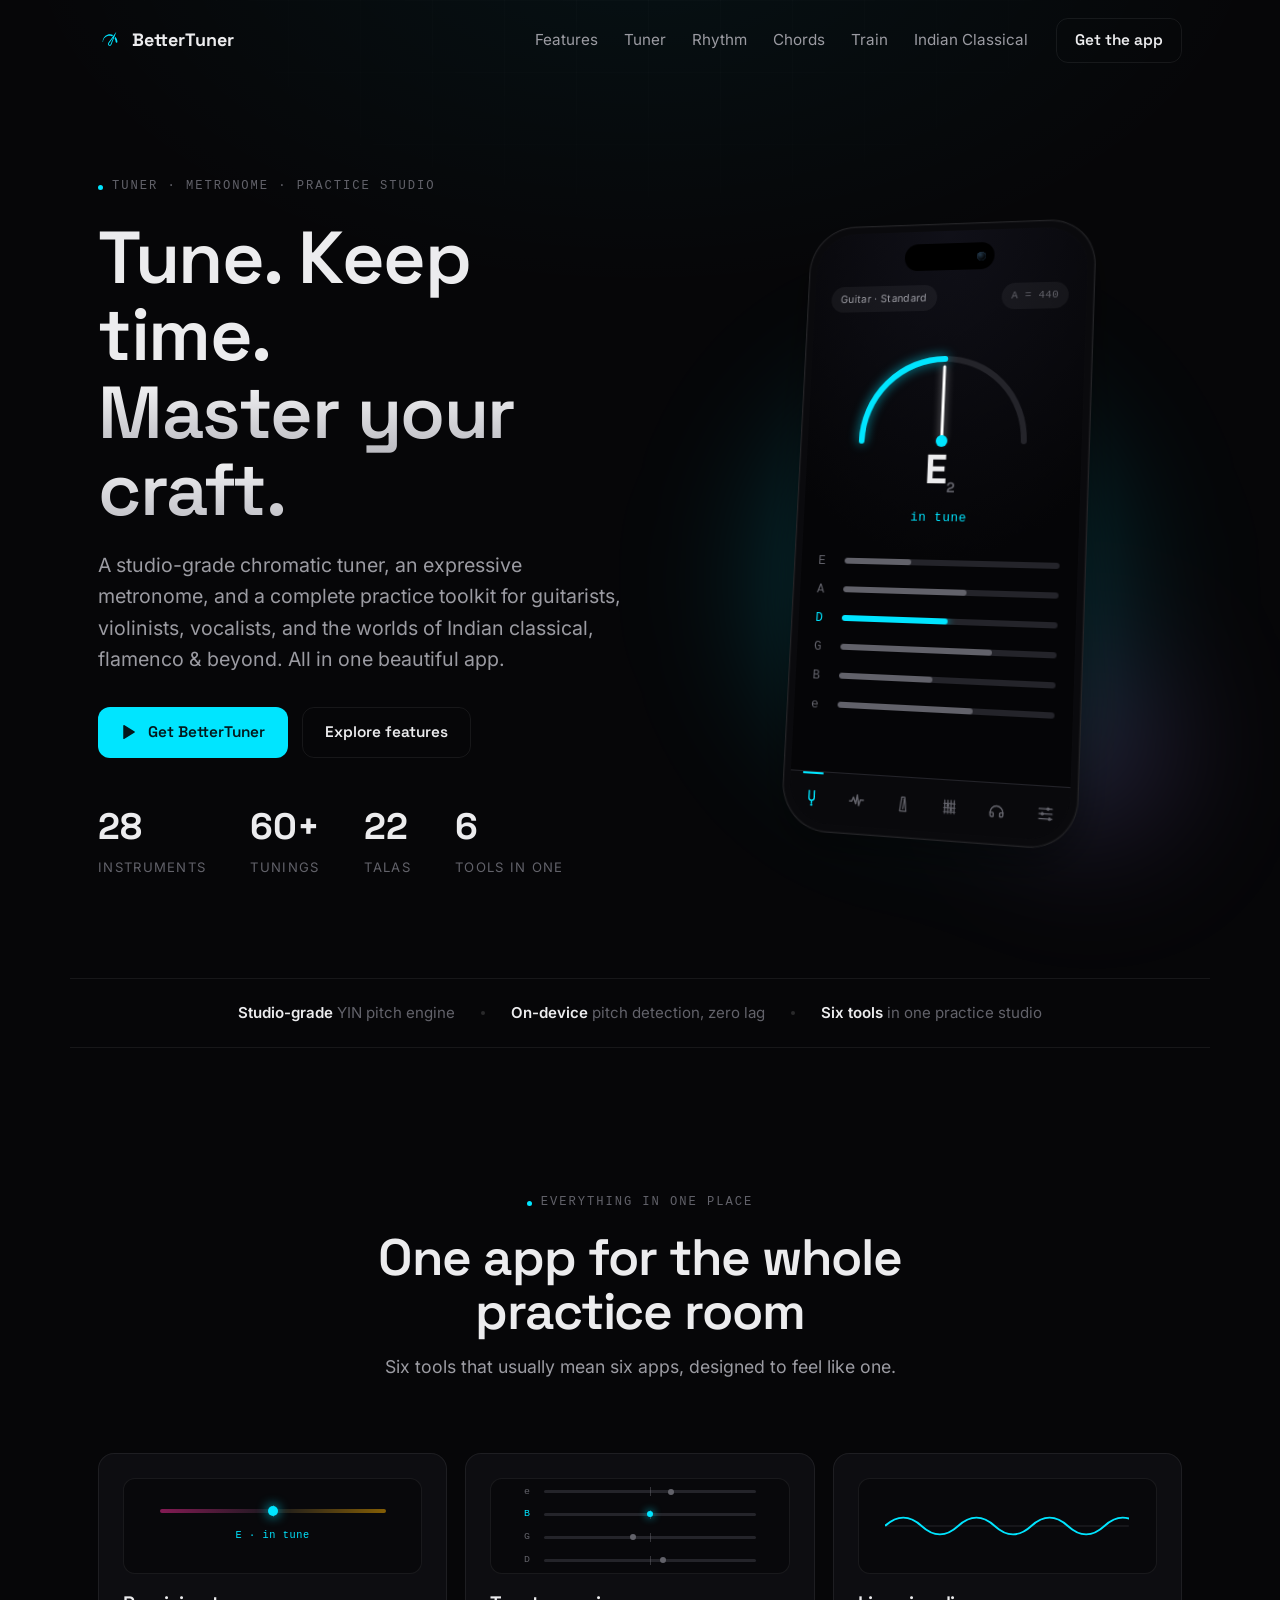
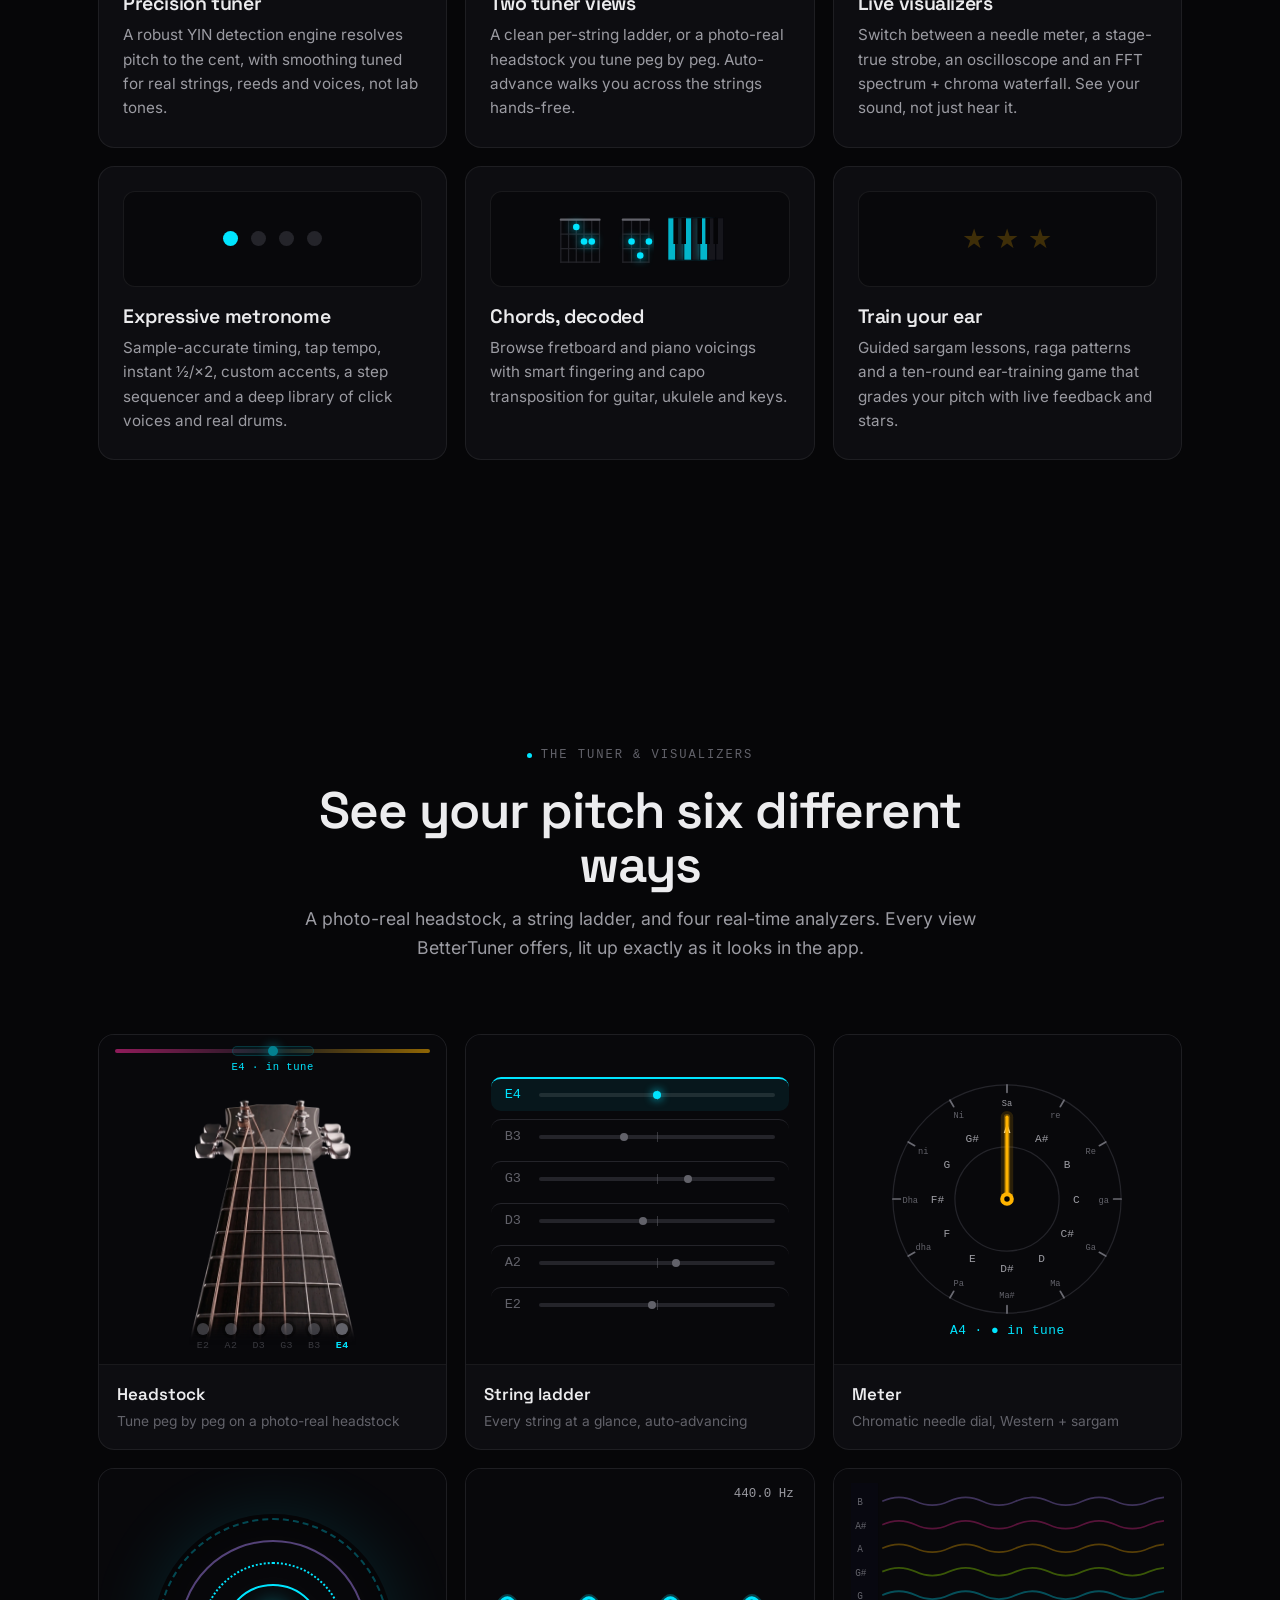
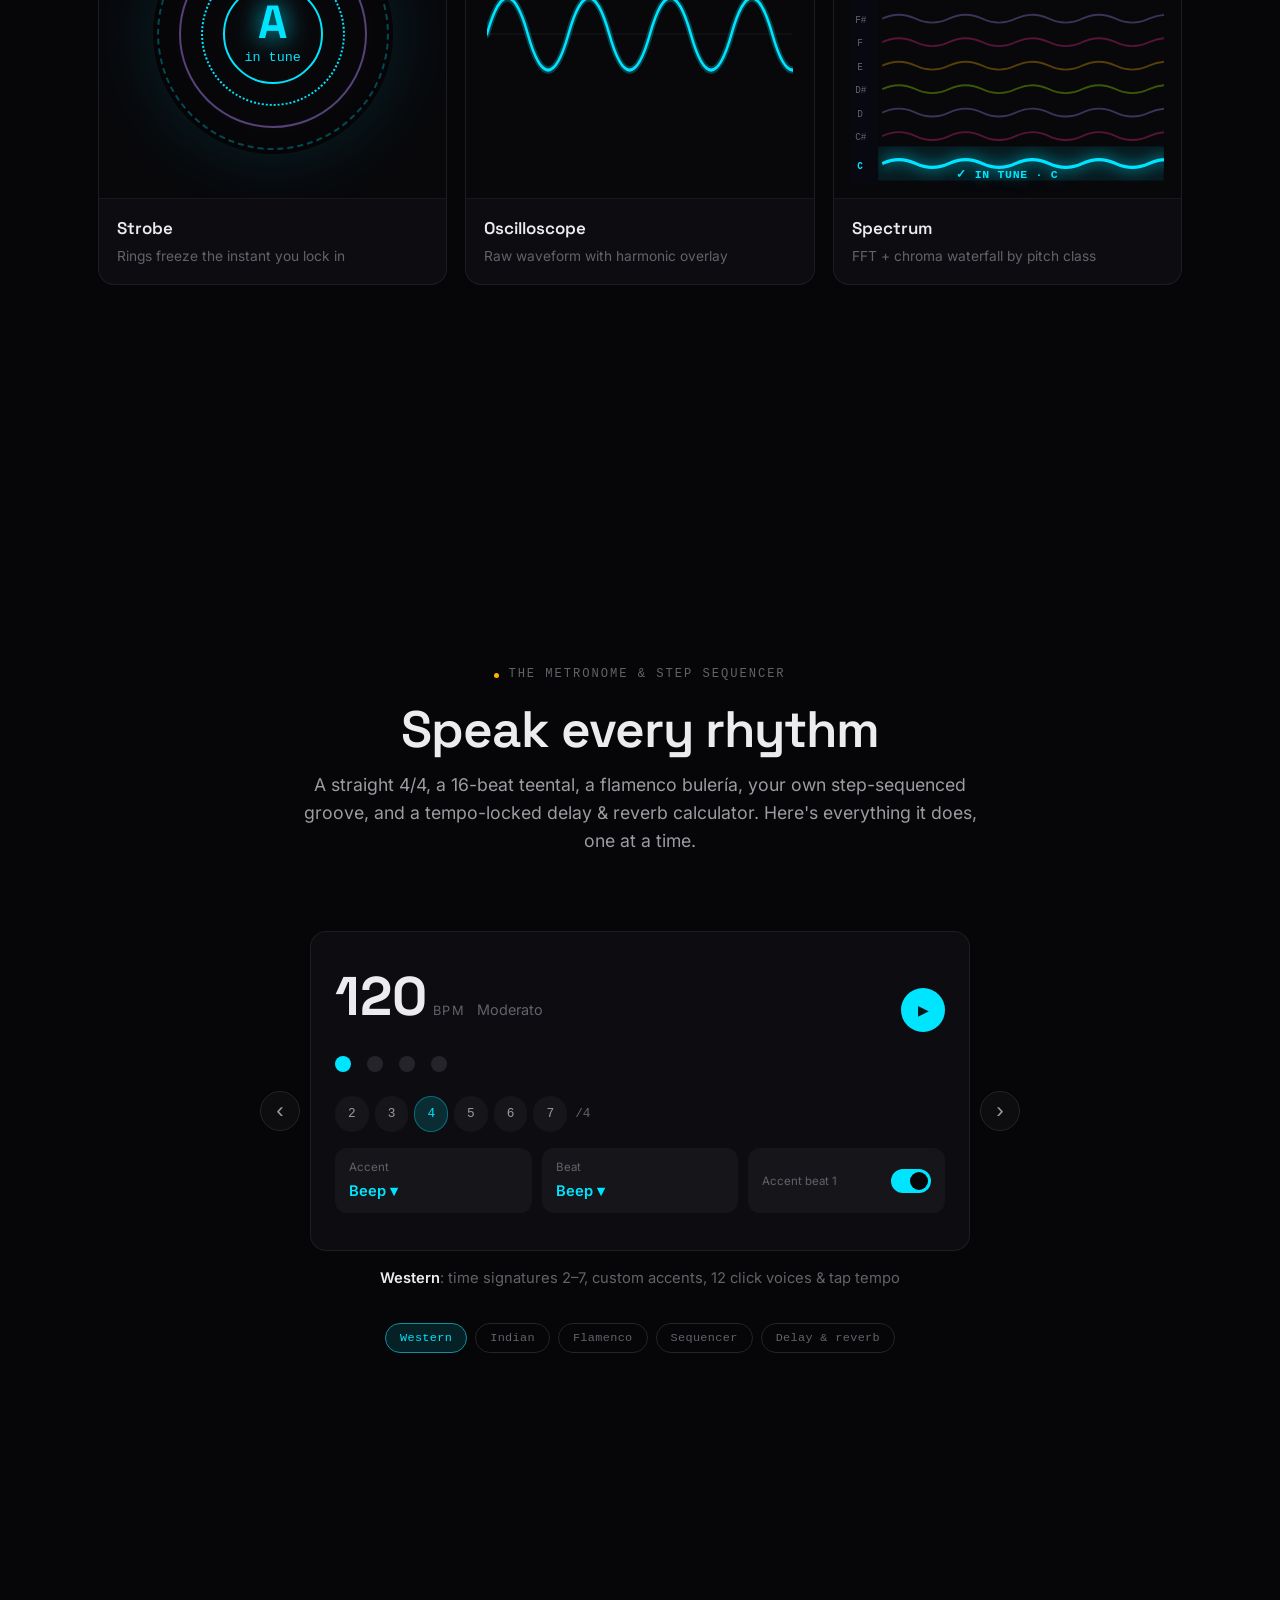
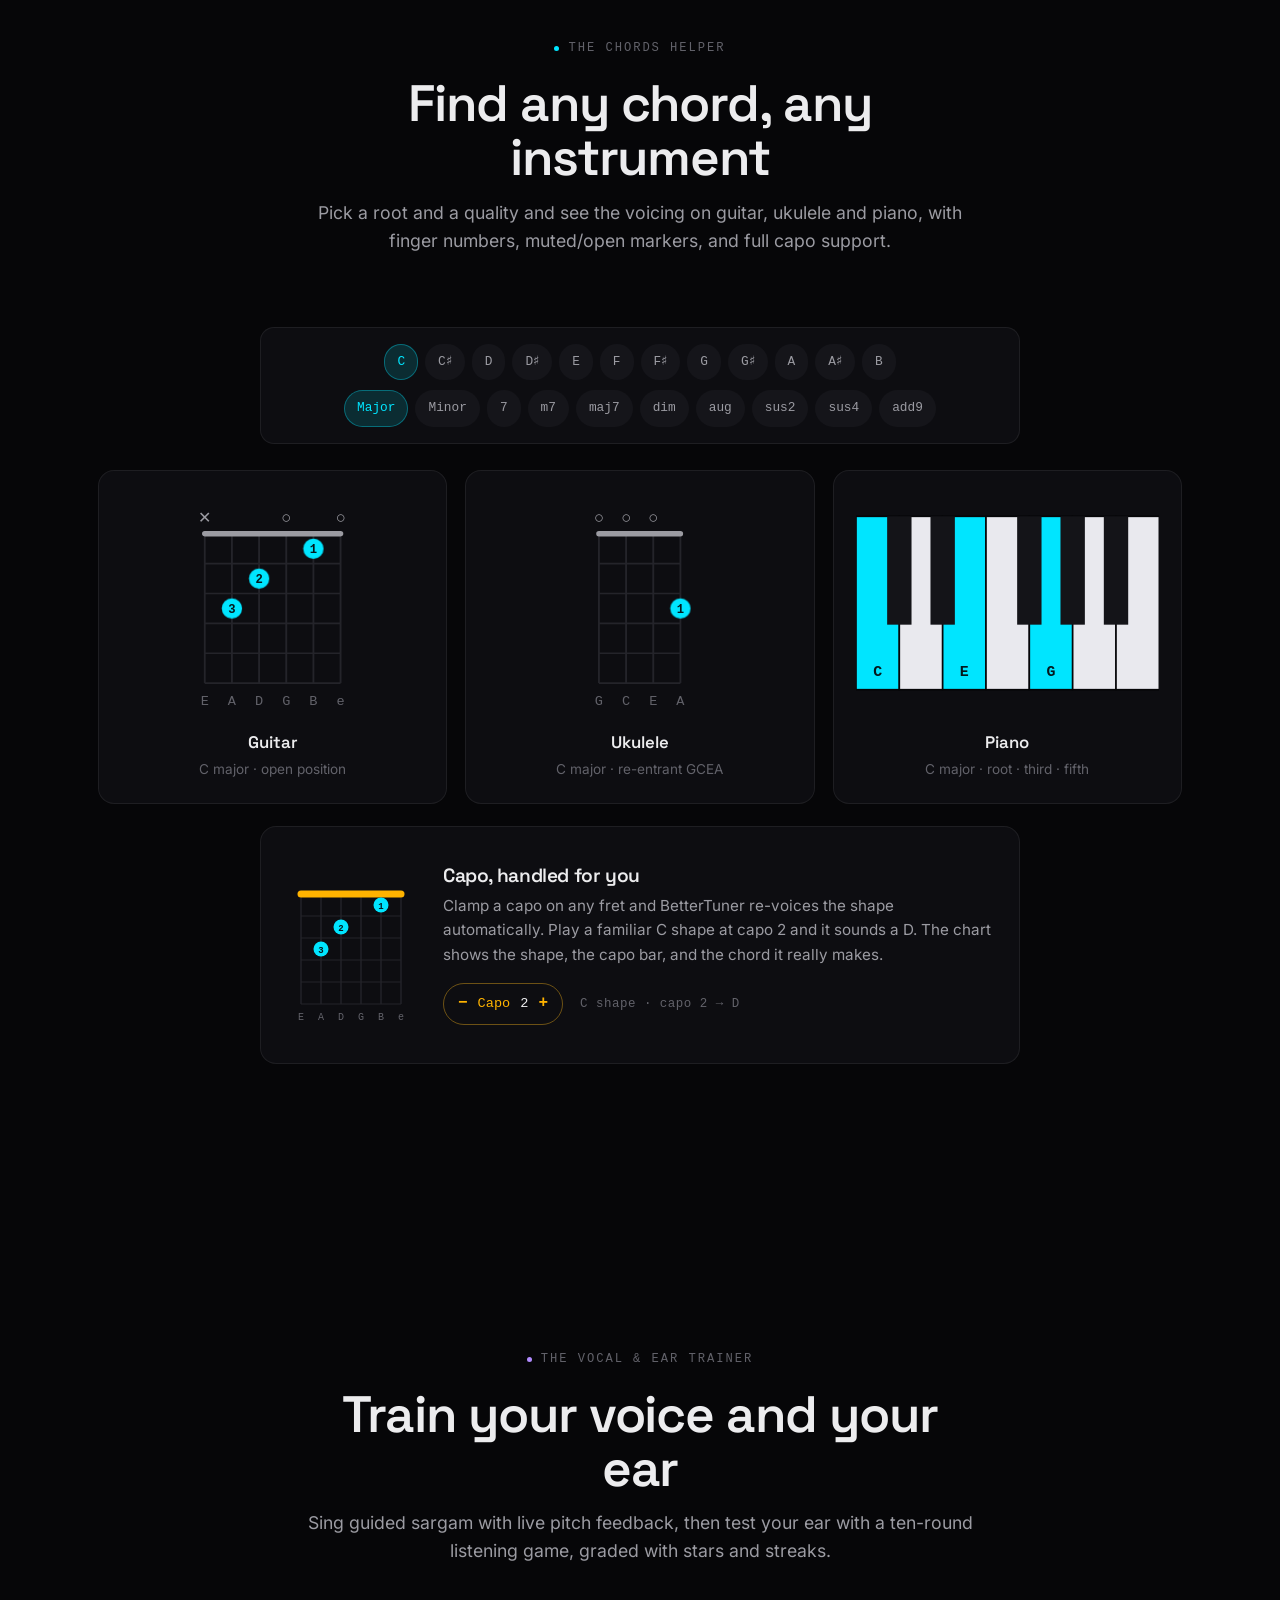
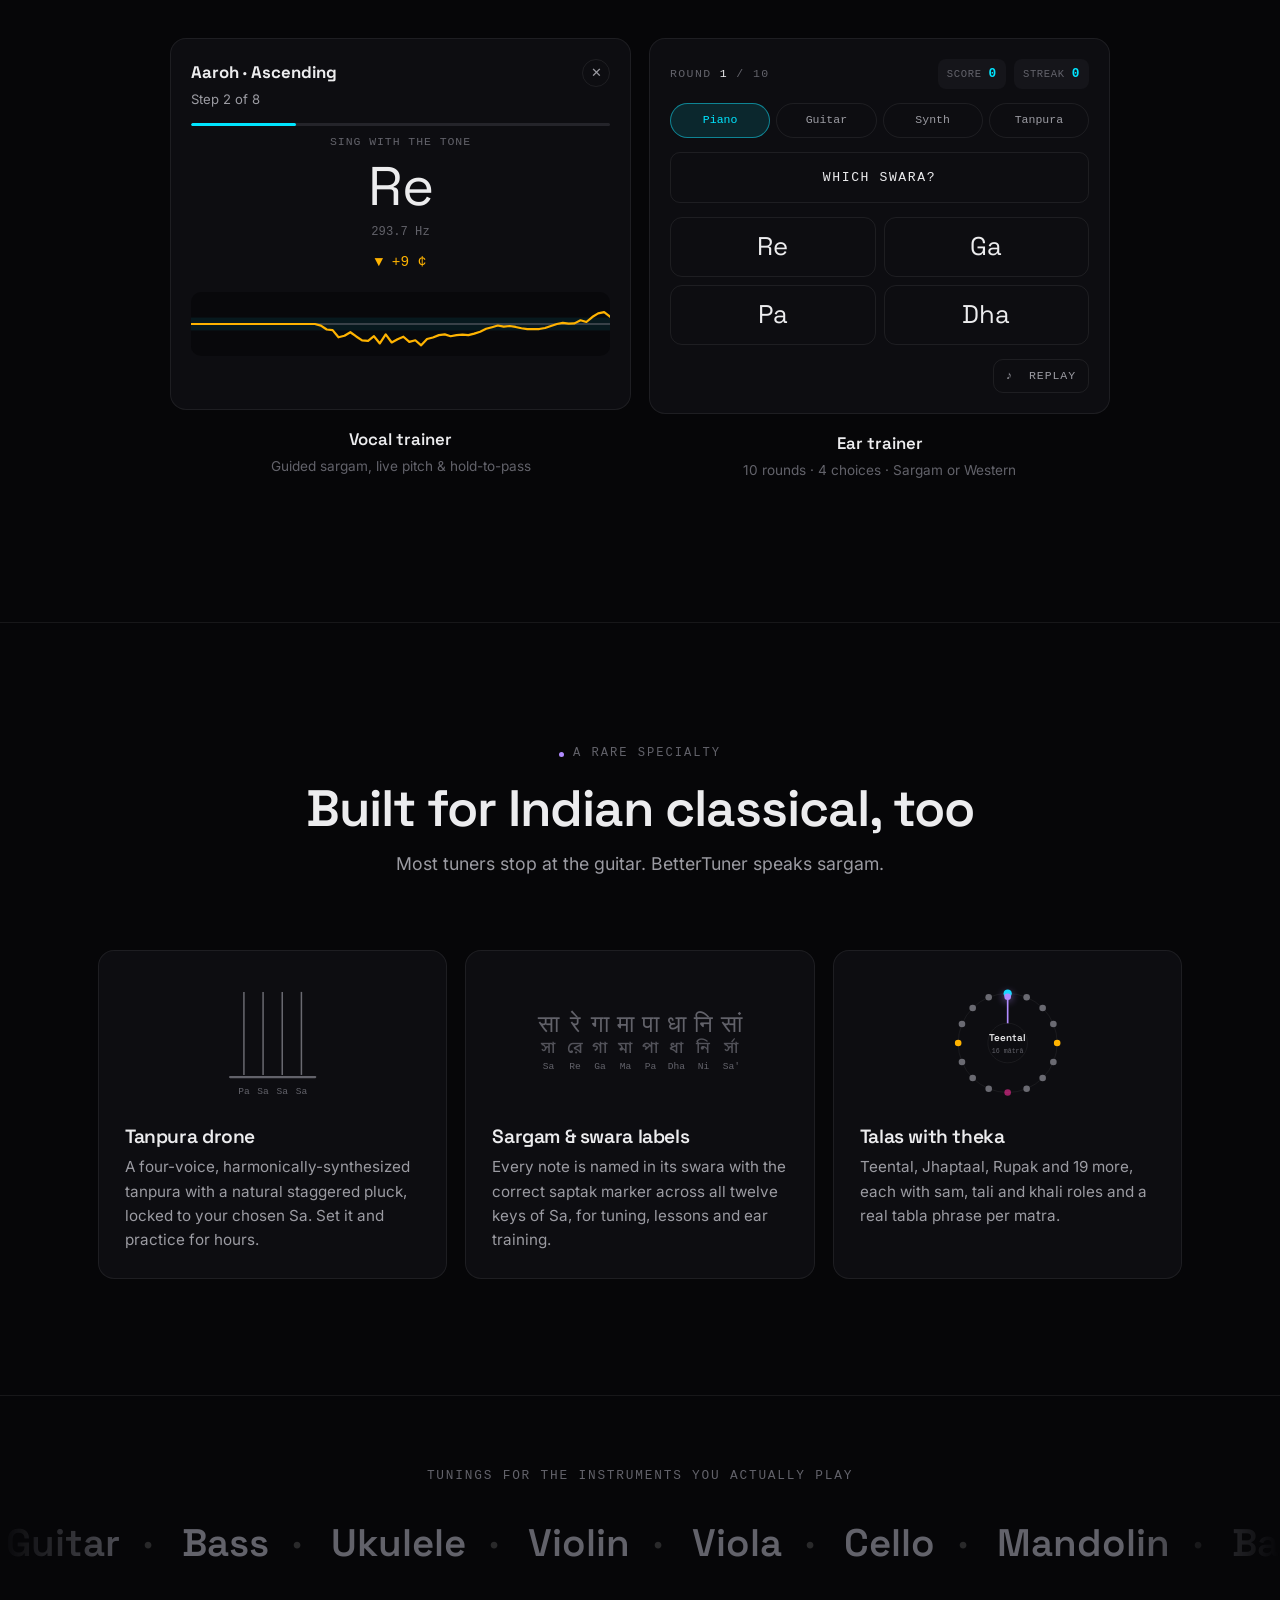
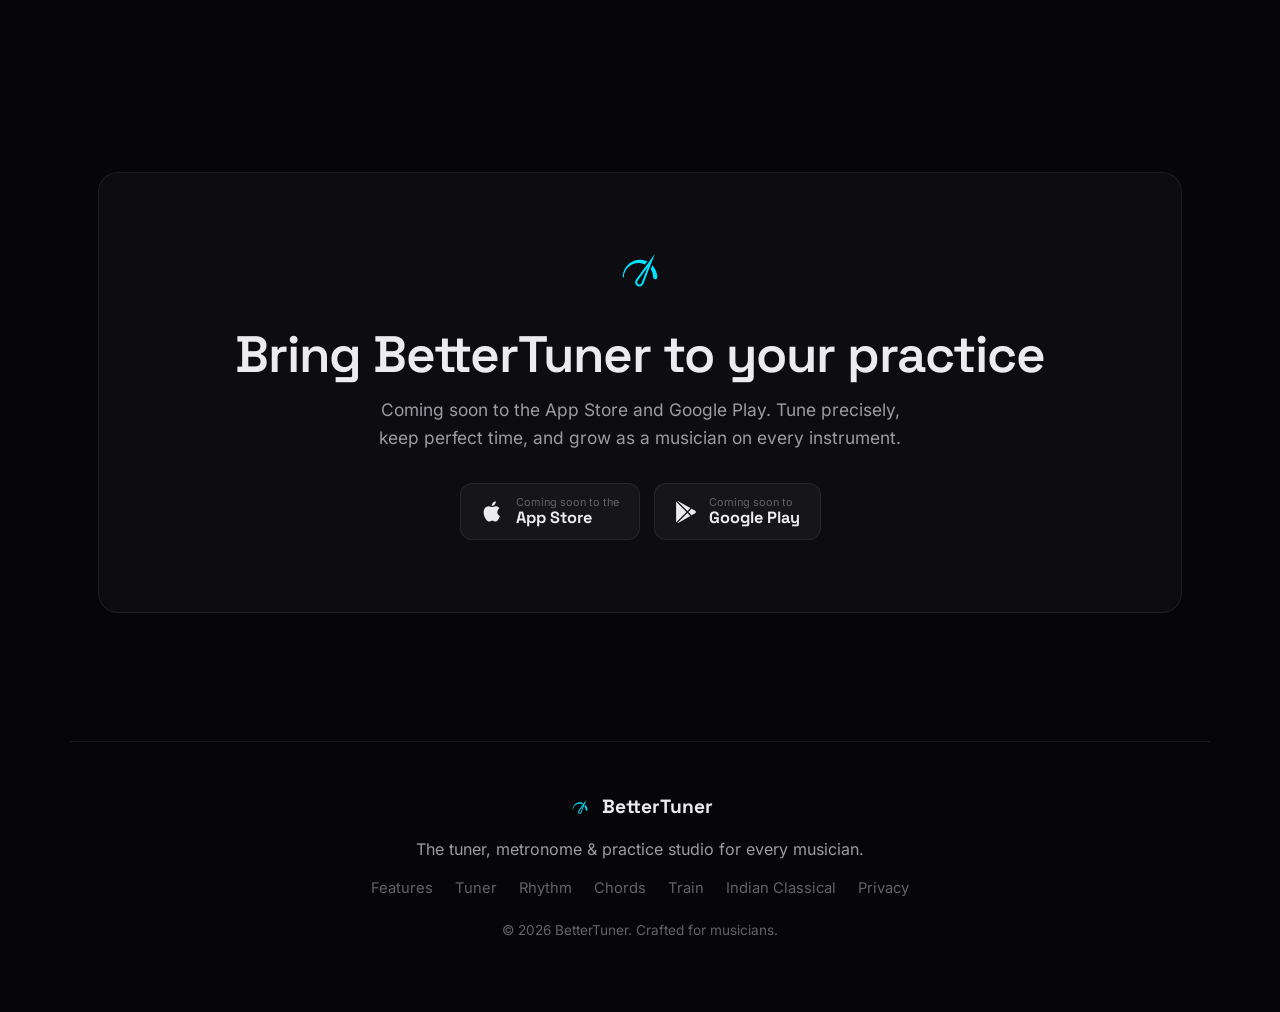
==== commit 9a5ba496: "Add privacy policy page for Play Store listing Co-Authored-By: Claude Fable 5 <noreply@anthropic.com" ====
--- a/index.html
+++ b/index.html
@@ -1050,6 +1050,7 @@
       <a href="#chords">Chords</a>
       <a href="#train">Train</a>
       <a href="#classical">Indian Classical</a>
+      <a href="privacy.html">Privacy</a>
     </nav>
     <p class="footer__copy">© <span data-year>2026</span> BetterTuner. Crafted for musicians.</p>
   </footer>
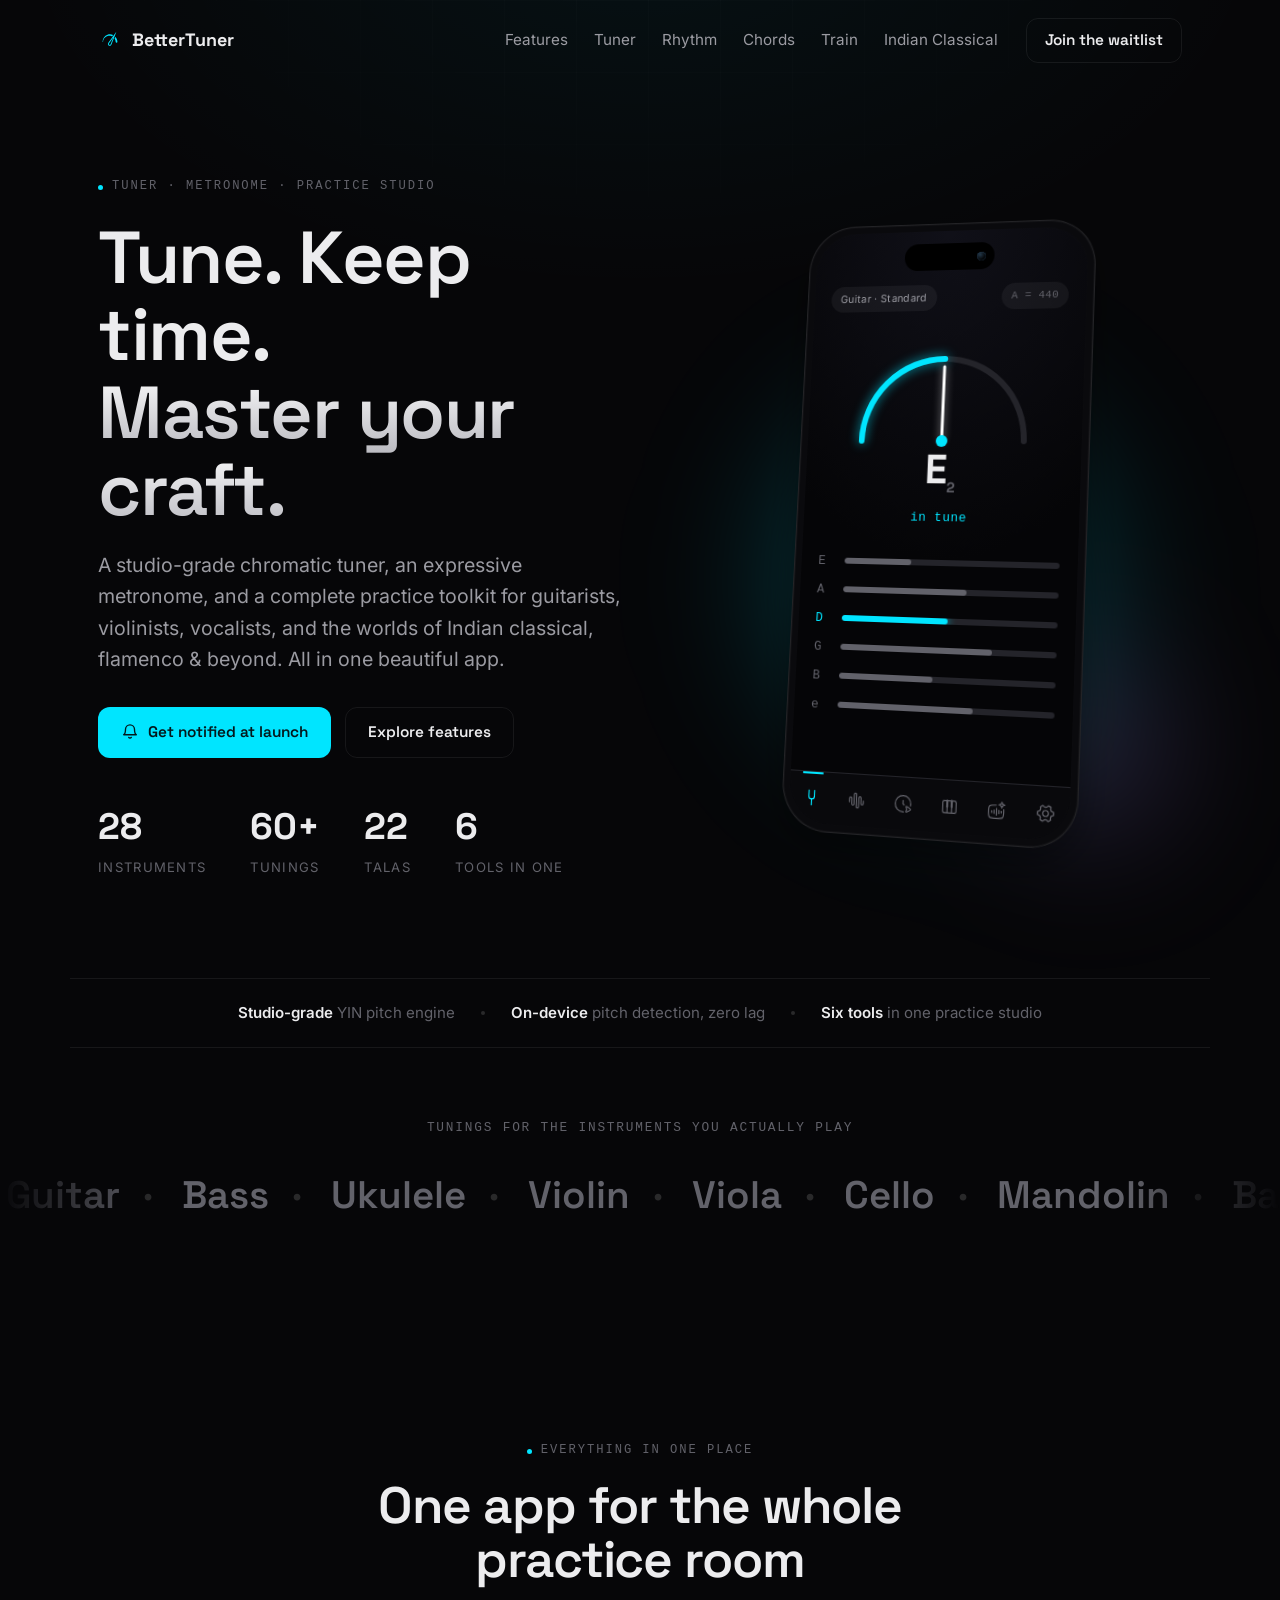
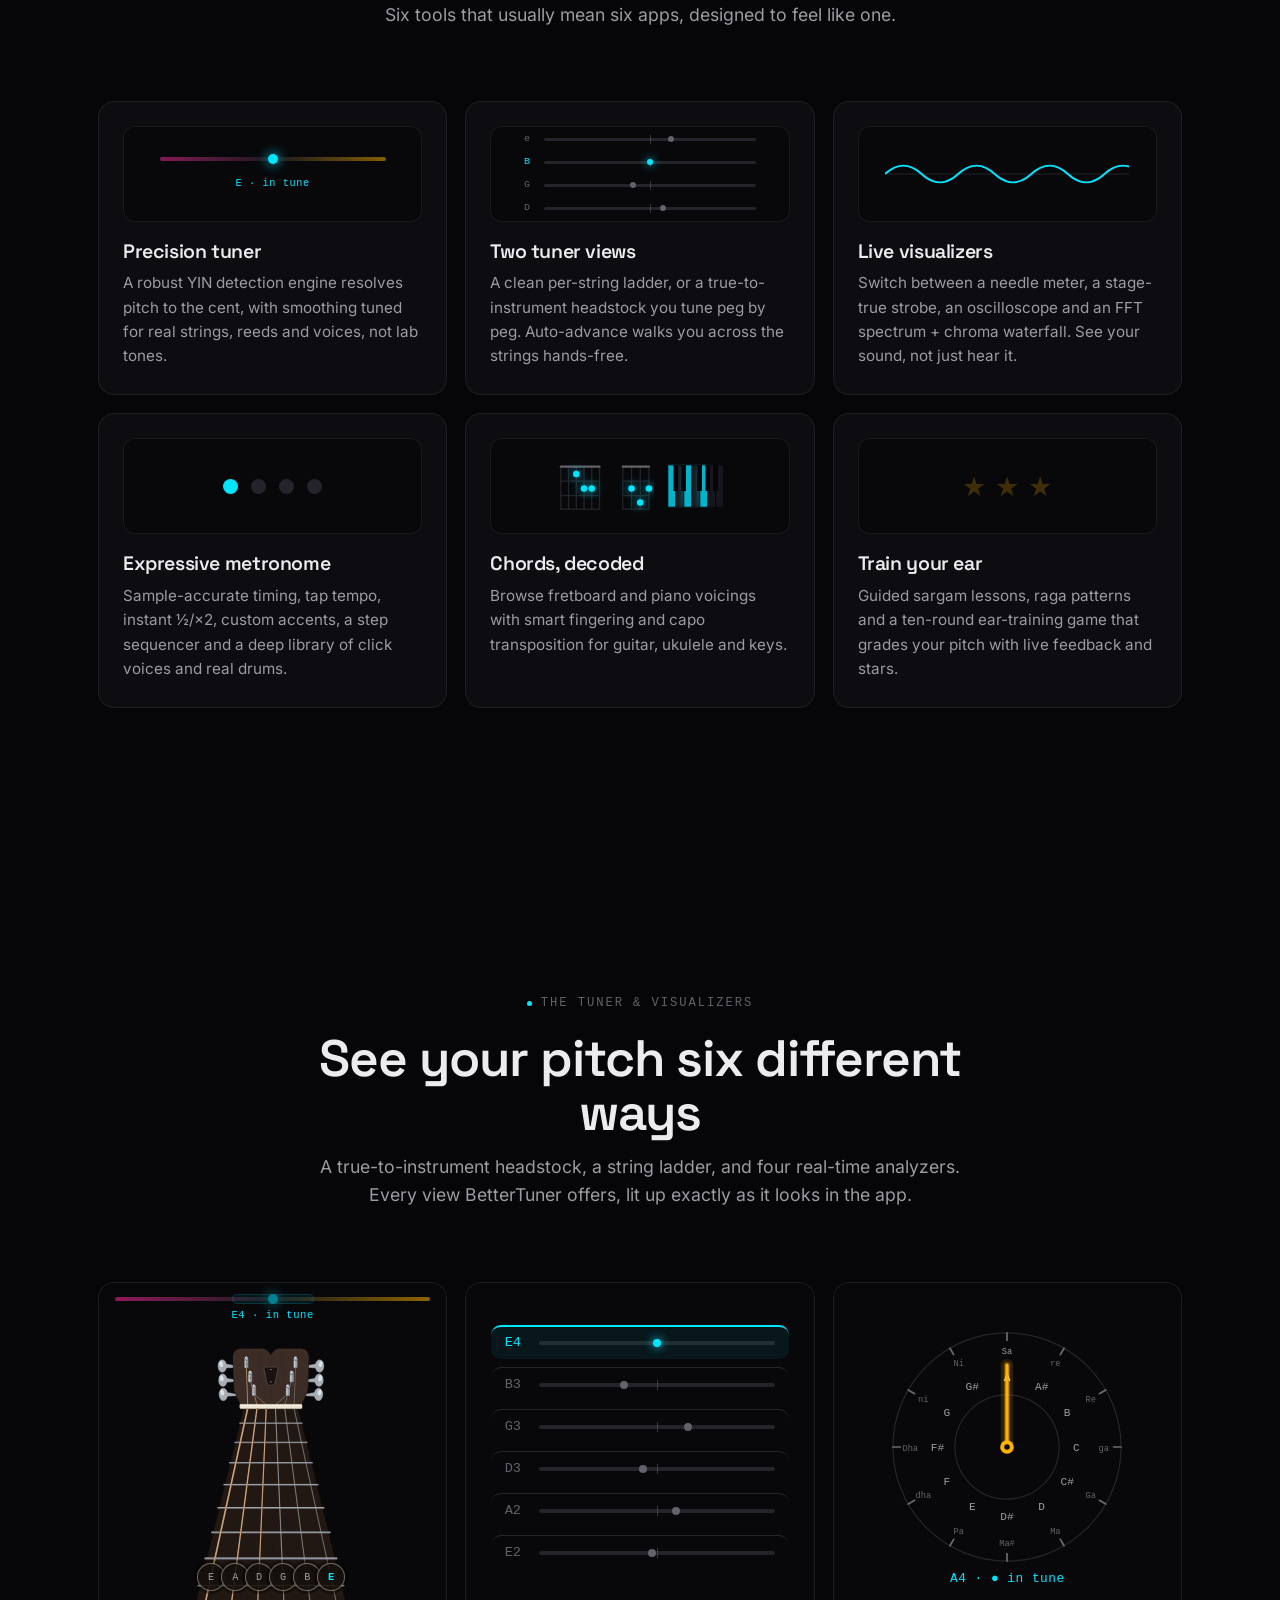
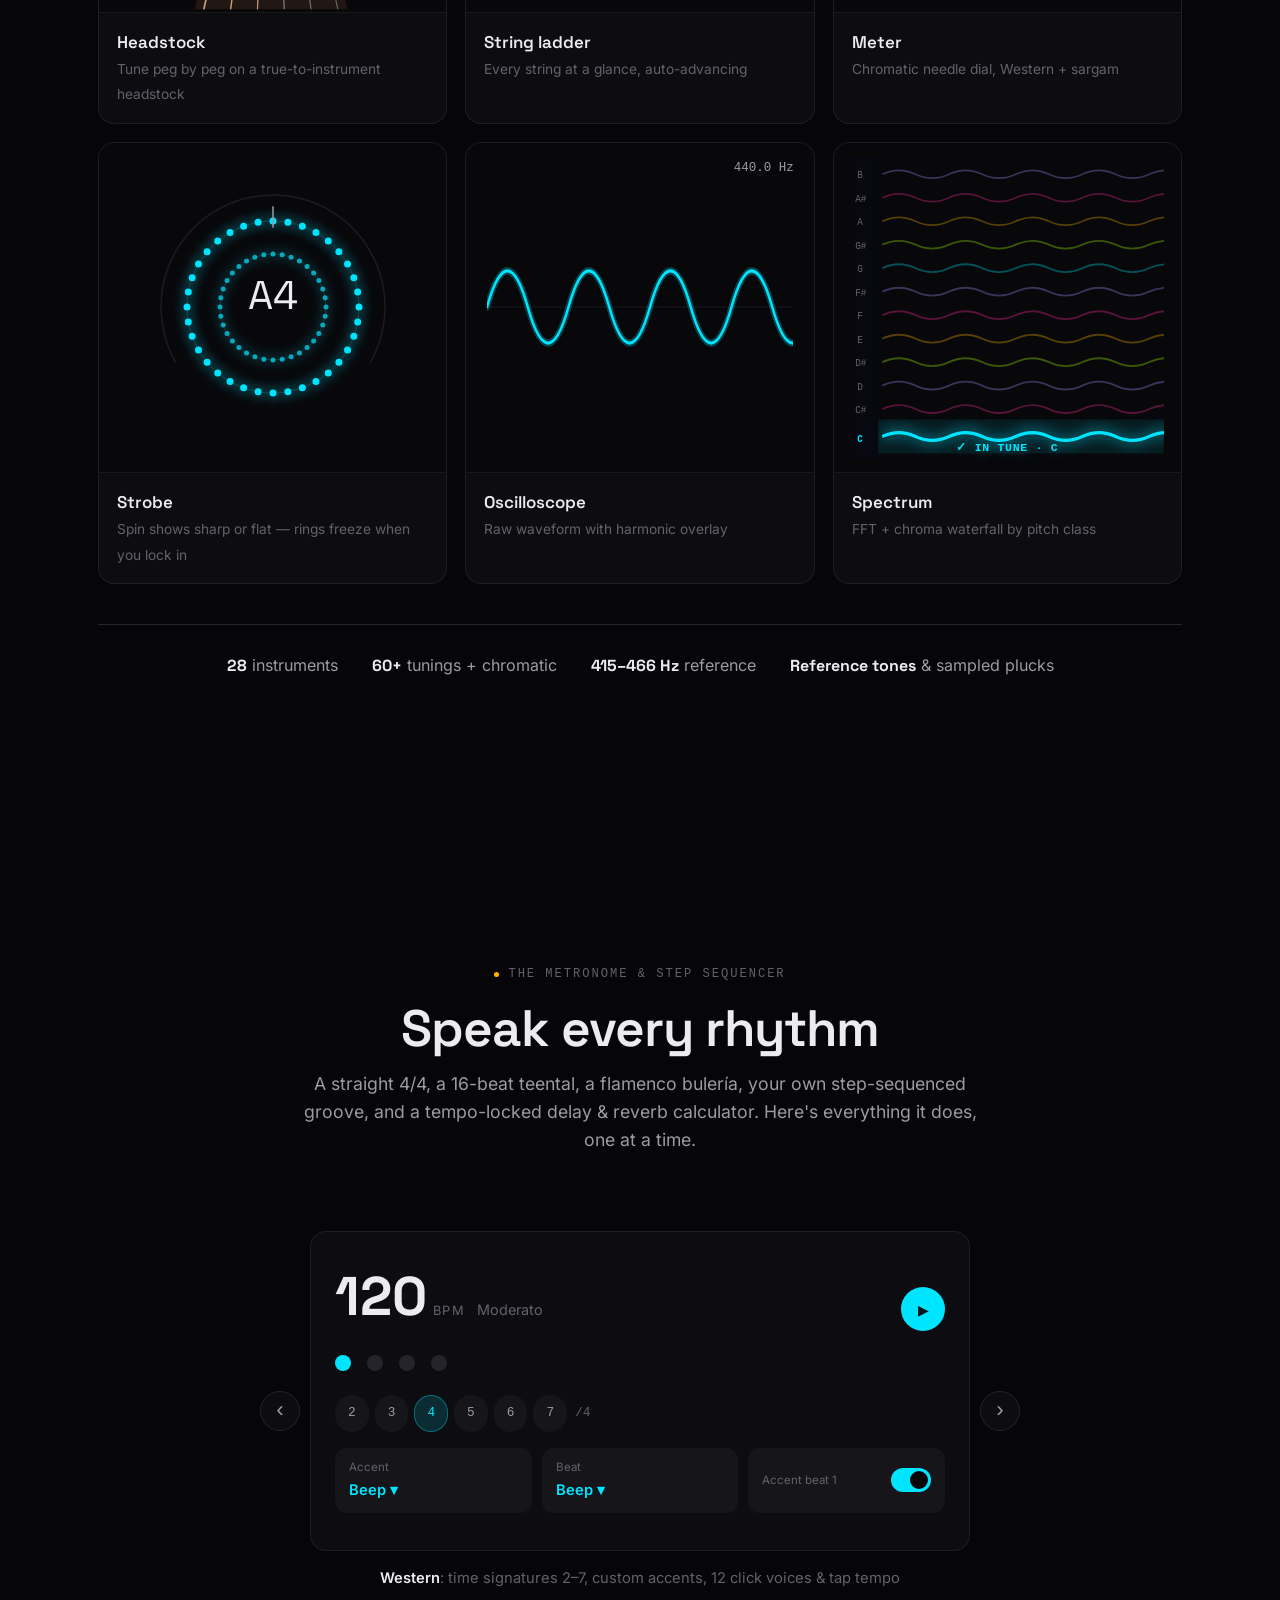
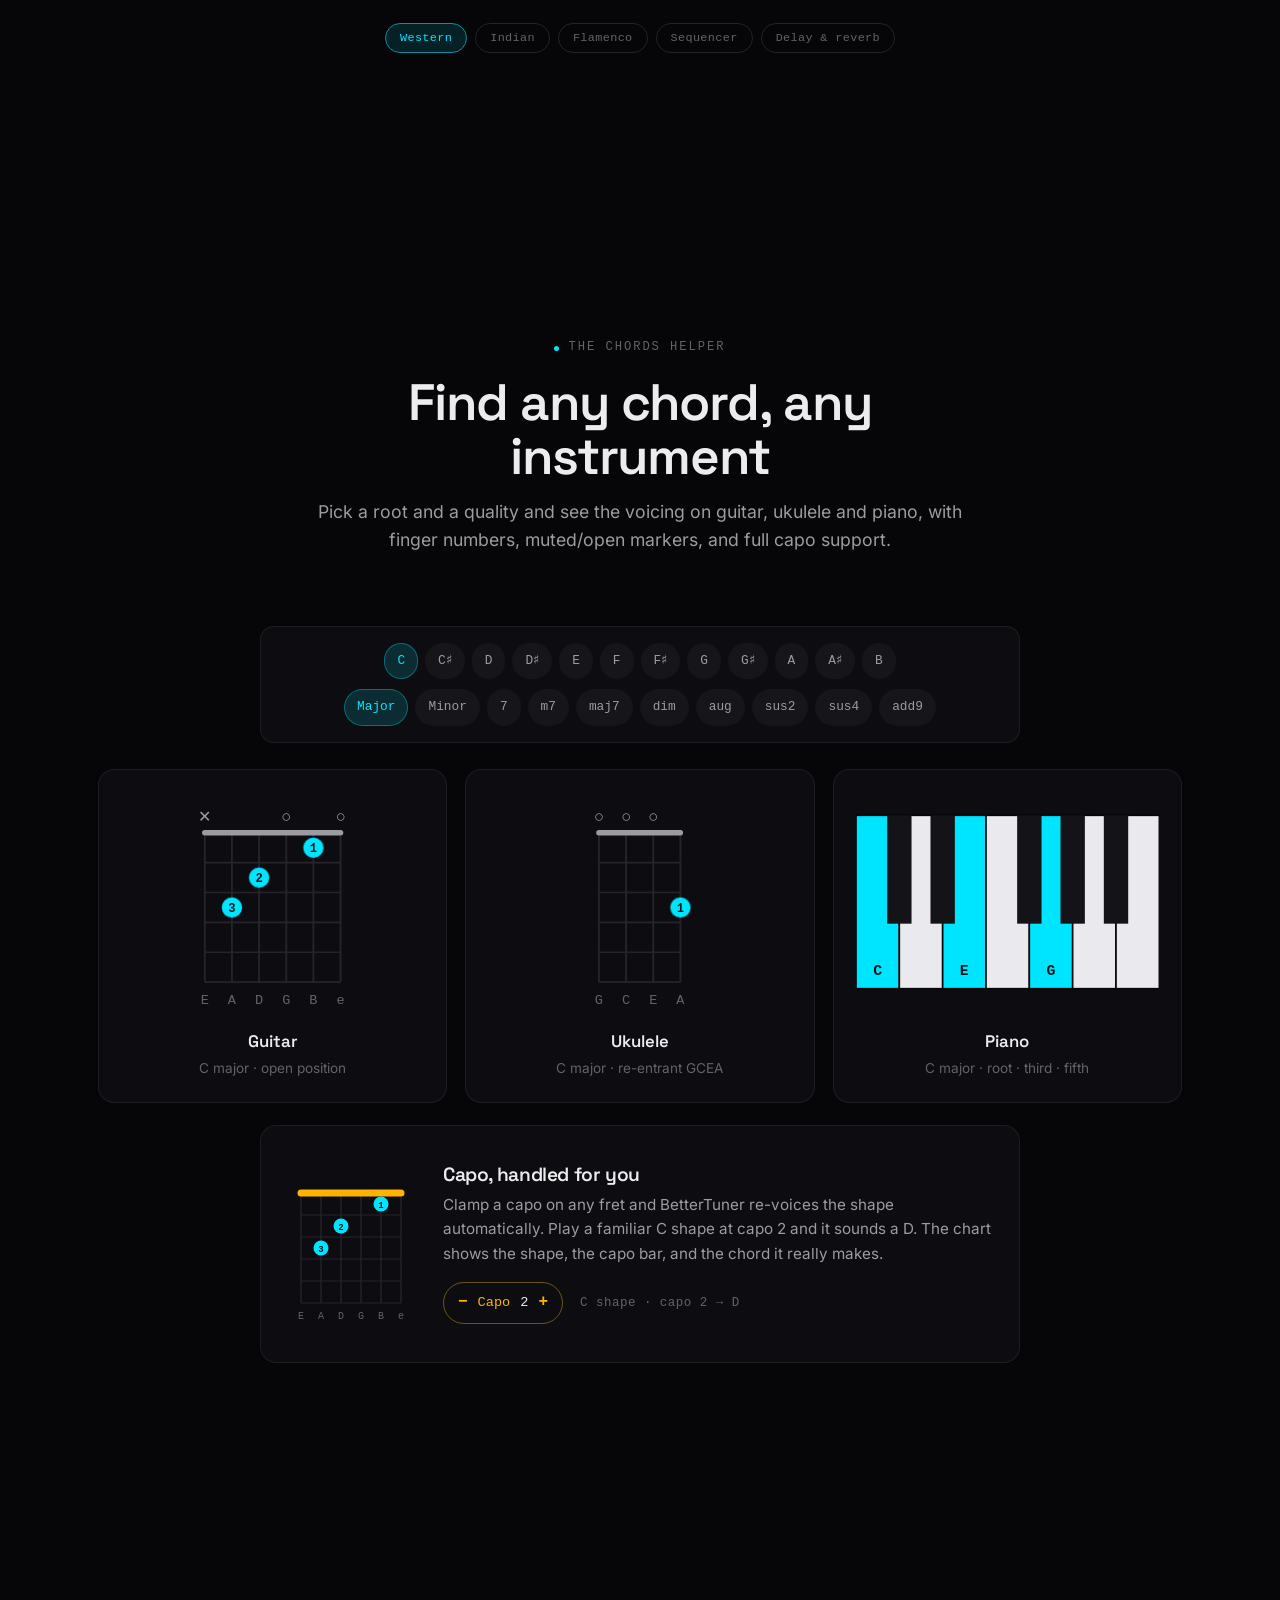
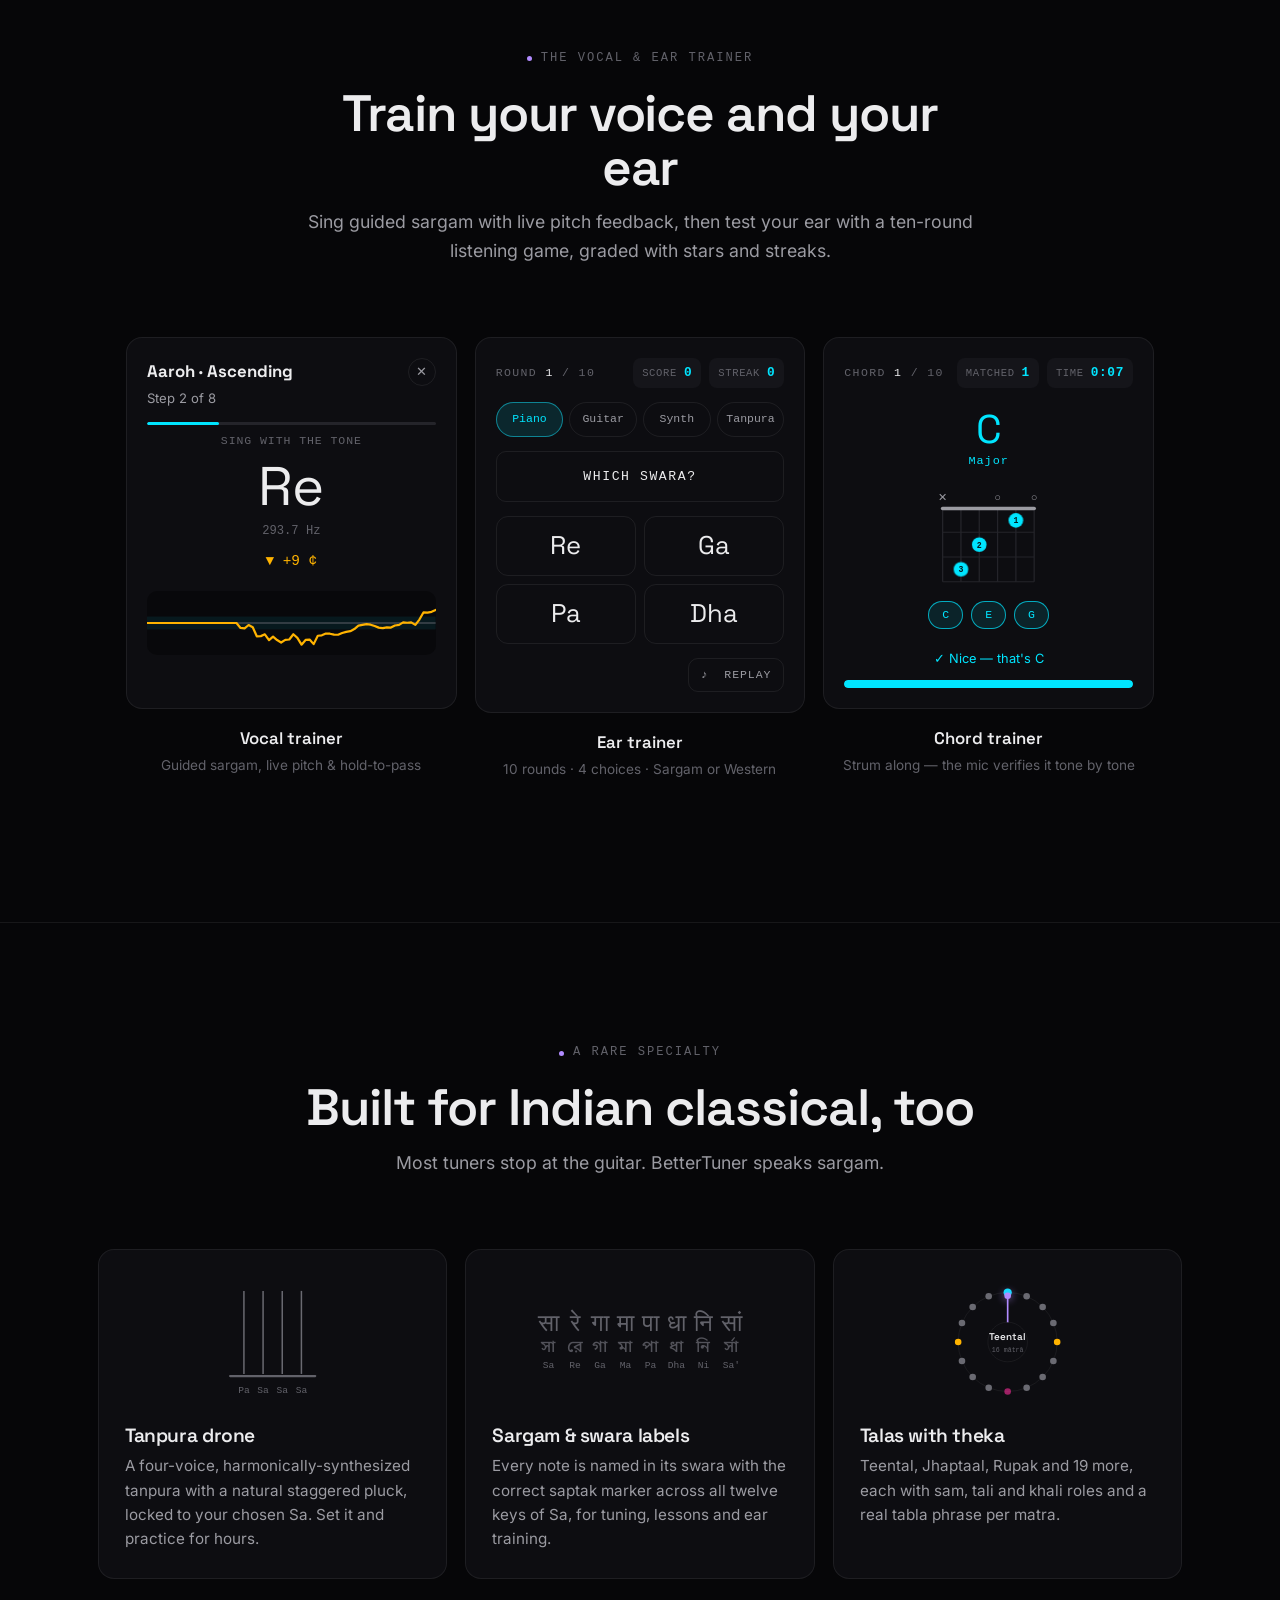
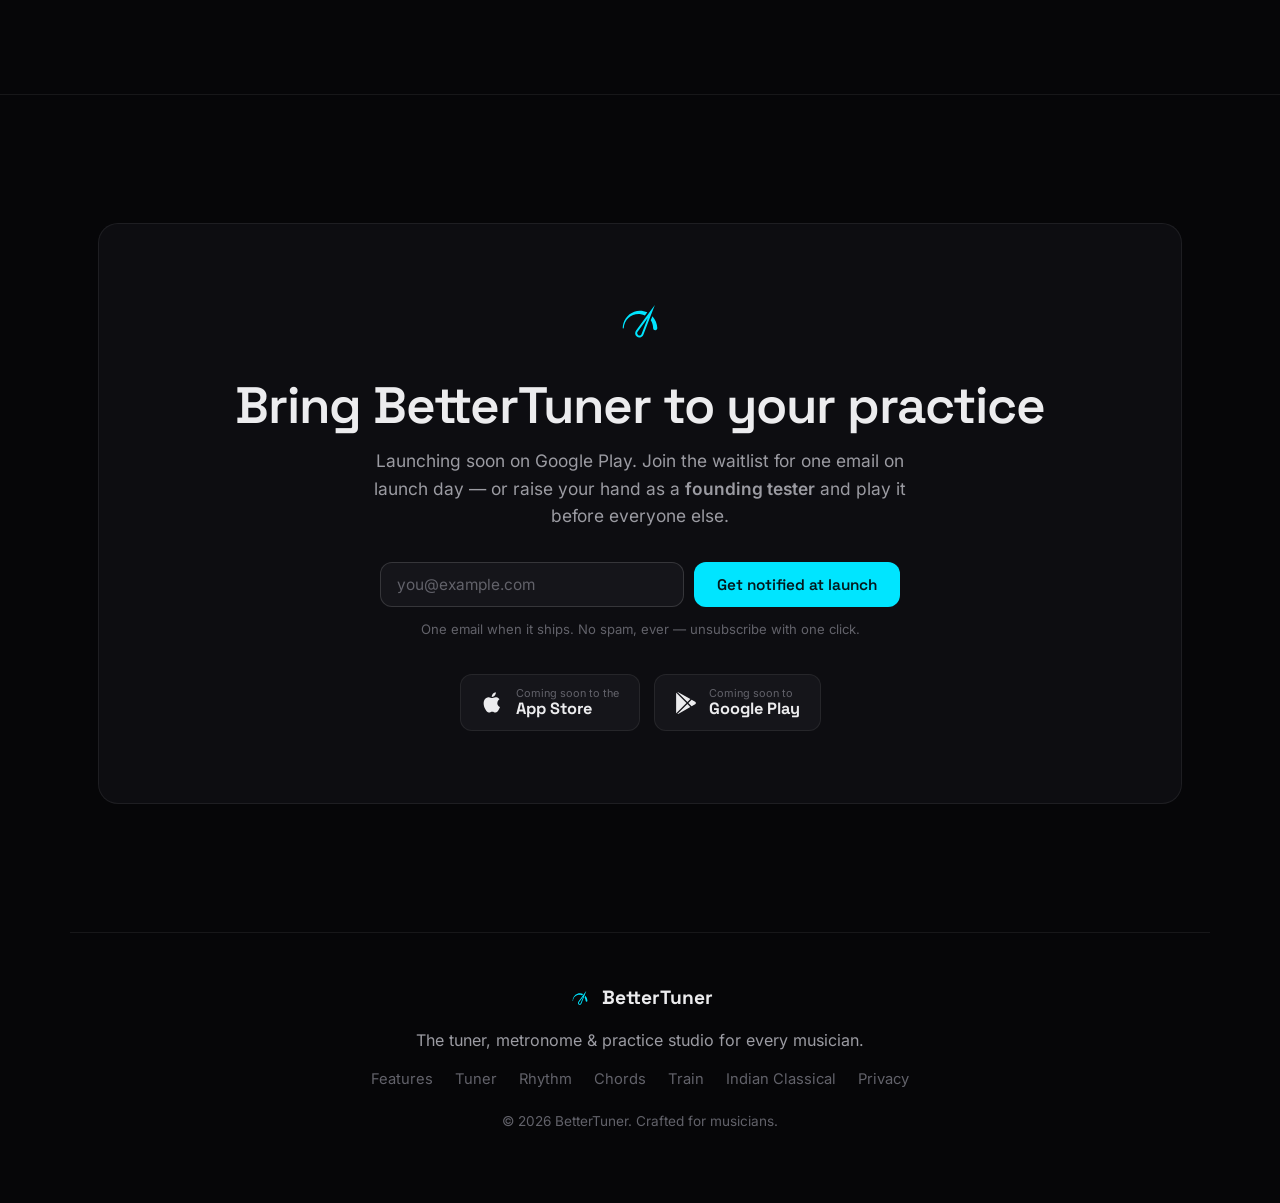
==== commit 8bab1ca9: "Waitlist capture, app-true previews, and a chord trainer card - Replace passive "coming soon" CTAs w" ====
--- a/index.html
+++ b/index.html
@@ -49,7 +49,7 @@
       <a href="#train">Train</a>
       <a href="#classical">Indian Classical</a>
     </nav>
-    <a href="#download" class="btn btn--ghost nav__cta">Get the app</a>
+    <a href="#download" class="btn btn--ghost nav__cta">Join the waitlist</a>
     <button class="nav__toggle" type="button" aria-label="Open menu" aria-expanded="false" aria-controls="navMenu" data-nav-toggle>
       <span></span><span></span><span></span>
     </button>
@@ -60,7 +60,7 @@
       <a href="#chords">Chords</a>
       <a href="#train">Train</a>
       <a href="#classical">Indian Classical</a>
-      <a href="#download" class="btn btn--primary nav__menu-cta">Get the app</a>
+      <a href="#download" class="btn btn--primary nav__menu-cta">Join the waitlist</a>
     </div>
   </header>
 
@@ -80,8 +80,8 @@
         </p>
         <div class="hero__actions">
           <a href="#download" class="btn btn--primary">
-            <svg viewBox="0 0 24 24" width="18" height="18" aria-hidden="true"><path fill="currentColor" d="M3 20.5v-17c0-.6.7-1 1.2-.7l14 8.5c.5.3.5 1.1 0 1.4l-14 8.5c-.5.3-1.2 0-1.2-.7Z"/></svg>
-            Get BetterTuner
+            <svg viewBox="0 0 24 24" width="18" height="18" aria-hidden="true"><path fill="none" stroke="currentColor" stroke-width="1.8" stroke-linecap="round" stroke-linejoin="round" d="M18 8.4a6 6 0 0 0-12 0c0 6-2.4 7.2-2.4 7.2h16.8S18 14.4 18 8.4M13.7 19.2a2 2 0 0 1-3.4 0"/></svg>
+            Get notified at launch
           </a>
           <a href="#features" class="btn btn--ghost">Explore features</a>
         </div>
@@ -133,53 +133,50 @@
                 <span class="ladder__row"><i>e</i><b style="--w:63%"></b></span>
               </div>
             </div>
-            <!-- Bottom nav -->
+            <!-- Bottom nav — icons match the app's real tab bar -->
             <div class="app-nav">
               <!-- Tune (tuning fork) — active -->
               <span class="app-nav__item app-nav__item--active">
-                <svg viewBox="0 0 24 24" fill="none" stroke="currentColor" stroke-width="1.8" stroke-linecap="round" stroke-linejoin="round">
-                  <path d="M8.5,3.5 L8.5,12 Q8.5,15.5 12,15.5 Q15.5,15.5 15.5,12 L15.5,3.5 M12,15.5 L12,19"/>
-                  <circle cx="12" cy="21" r="1.4" fill="currentColor" stroke="none"/>
+                <svg viewBox="0 0 24 24" fill="none" stroke="currentColor" stroke-width="1.5" stroke-linecap="round" stroke-linejoin="round">
+                  <path d="M8.25 3V10C8.25 12.07 9.93 13.75 12 13.75C14.07 13.75 15.75 12.07 15.75 10V3"/>
+                  <path d="M12 13.75V21"/>
                 </svg>
               </span>
               <!-- Analyze (waveform) -->
               <span class="app-nav__item">
-                <svg viewBox="0 0 24 24" fill="none" stroke="currentColor" stroke-width="1.8" stroke-linecap="round" stroke-linejoin="round">
-                  <path d="M3,13 L6,13 L8,8 L11,16 L13,5 L15,18 L17,11 L21,11"/>
+                <svg viewBox="0 0 24 24" fill="none" stroke="currentColor" stroke-width="1.5" stroke-linecap="round" stroke-linejoin="round">
+                  <path d="M3 14V9.5C3 8.67 3.67 8 4.5 8C5.33 8 6 8.67 6 9.5V16.5C6 17.33 6.67 18 7.5 18C8.33 18 9 17.33 9 16.5V4.5C9 3.67 9.67 3 10.5 3C11.33 3 12 3.67 12 4.5V19.5C12 20.33 12.67 21 13.5 21C14.33 21 15 20.33 15 19.5V8.5C15 7.67 15.67 7 16.5 7C17.33 7 18 7.67 18 8.5V15.5C18 16.33 18.67 17 19.5 17C20.33 17 21 16.33 21 15.5V12"/>
                 </svg>
               </span>
-              <!-- Tempo (metronome) -->
+              <!-- Tempo (clock + play badge) -->
               <span class="app-nav__item">
-                <svg viewBox="0 0 24 24" fill="none" stroke="currentColor" stroke-width="1.6" stroke-linecap="round" stroke-linejoin="round">
-                  <path d="M8,21 L16,21 L14,4 L10,4 Z"/>
-                  <path d="M12,18 L13.5,7"/>
-                  <circle cx="13.5" cy="7" r="1.4" fill="currentColor" stroke="none"/>
+                <svg viewBox="0 0 24 24" fill="none" stroke="currentColor" stroke-width="1.5" stroke-linecap="round" stroke-linejoin="round">
+                  <path d="M12 8V12L13.5 13.5"/>
+                  <path d="M19.55 16.45C21.18 17.34 22 17.78 22 18.5C22 19.22 21.18 19.66 19.55 20.55L18.43 21.15C17.17 21.83 16.55 22.17 16.24 21.92C15.5 21.32 16.66 19.76 16.94 19.2C17.23 18.64 17.22 18.35 16.94 17.8C16.66 17.24 15.5 15.68 16.24 15.08C16.55 14.83 17.17 15.17 18.43 15.85L19.55 16.45Z"/>
+                  <path d="M13.03 21.95C12.69 21.98 12.35 22 12 22C6.48 22 2 17.52 2 12C2 6.48 6.48 2 12 2C17.52 2 22 6.48 22 12C22 12.68 21.93 13.35 21.8 14"/>
                 </svg>
               </span>
-              <!-- Chords (chord chart) -->
+              <!-- Chords (piano) -->
               <span class="app-nav__item">
-                <svg viewBox="0 0 24 24" fill="none" stroke="currentColor" stroke-width="1.5" stroke-linecap="round">
-                  <path d="M6,4 L6,20 M10,4 L10,20 M14,4 L14,20 M18,4 L18,20"/>
-                  <path d="M5,8 L19,8 M5,13 L19,13 M5,18 L19,18"/>
-                  <circle cx="10" cy="10.5" r="1.6" fill="currentColor" stroke="none"/>
-                  <circle cx="14" cy="15.5" r="1.6" fill="currentColor" stroke="none"/>
+                <svg viewBox="0 0 24 24" fill="none" stroke="currentColor" stroke-width="1.5" stroke-linecap="round" stroke-linejoin="round">
+                  <rect x="3.5" y="4.5" width="17" height="15" rx="2"/>
+                  <path d="M9.17 12.5V19.5 M14.83 12.5V19.5"/>
+                  <path d="M9.17 4.5V12 M14.83 4.5V12" stroke-width="2.6"/>
                 </svg>
               </span>
-              <!-- Train (headphones) -->
+              <!-- Train (sound levels + sparkle) -->
               <span class="app-nav__item">
-                <svg viewBox="0 0 24 24" fill="none" stroke="currentColor" stroke-width="1.8" stroke-linecap="round" stroke-linejoin="round">
-                  <path d="M4,15 A8,8 0 0,1 20,15"/>
-                  <path d="M4,15 L4,18 A2,2 0 0,0 6,20 L7,20 A1,1 0 0,0 8,19 L8,16 A1,1 0 0,0 7,15 L4,15 Z"/>
-                  <path d="M20,15 L20,18 A2,2 0 0,1 18,20 L17,20 A1,1 0 0,1 16,19 L16,16 A1,1 0 0,1 17,15 L20,15 Z"/>
+                <svg viewBox="0 0 24 24" fill="none" stroke="currentColor" stroke-width="1.5" stroke-linecap="round" stroke-linejoin="round">
+                  <path d="M11.5 6C7.02 6 4.78 6 3.39 7.17C2 8.34 2 10.23 2 14C2 17.77 2 19.66 3.39 20.83C4.78 22 7.02 22 11.5 22C15.98 22 18.22 22 19.61 20.83C21 19.66 21 17.77 21 14C21 12.83 21 11.84 20.96 11"/>
+                  <path d="M18.5 2L18.76 2.7C19.1 3.61 19.27 4.07 19.6 4.4C19.93 4.73 20.39 4.9 21.3 5.24L22 5.5L21.3 5.76C20.39 6.1 19.93 6.27 19.6 6.6C19.27 6.93 19.1 7.39 18.76 8.3L18.5 9L18.24 8.3C17.9 7.39 17.73 6.93 17.4 6.6C17.07 6.27 16.61 6.1 15.7 5.76L15 5.5L15.7 5.24C16.61 4.9 17.07 4.73 17.4 4.4C17.73 4.07 17.9 3.61 18.24 2.7L18.5 2Z"/>
+                  <path d="M12 10V18 M9 12V16 M6 13V15 M15 12V16 M18 13V15"/>
                 </svg>
               </span>
-              <!-- Settings (sliders) -->
+              <!-- Settings (cog) -->
               <span class="app-nav__item">
-                <svg viewBox="0 0 24 24" fill="none" stroke="currentColor" stroke-width="1.6" stroke-linecap="round">
-                  <path d="M4,6.5 L20,6.5 M4,12.5 L20,12.5 M4,18.5 L20,18.5"/>
-                  <circle cx="15" cy="6.5" r="2" fill="currentColor" stroke="none"/>
-                  <circle cx="8" cy="12.5" r="2" fill="currentColor" stroke="none"/>
-                  <circle cx="17" cy="18.5" r="2" fill="currentColor" stroke="none"/>
+                <svg viewBox="0 0 24 24" fill="none" stroke="currentColor" stroke-width="1.5" stroke-linecap="round" stroke-linejoin="round">
+                  <circle cx="12" cy="12" r="3.5"/>
+                  <path d="M21.01 14.1C21.53 13.96 21.79 13.89 21.9 13.75C22 13.62 22 13.4 22 12.97V11.03C22 10.6 22 10.38 21.9 10.25C21.79 10.11 21.53 10.04 21.01 9.9C19.06 9.38 17.84 7.34 18.34 5.4C18.48 4.87 18.55 4.6 18.48 4.45C18.42 4.29 18.23 4.18 17.85 3.97L16.13 2.99C15.75 2.78 15.57 2.67 15.4 2.69C15.23 2.71 15.04 2.9 14.67 3.28C13.21 4.73 10.79 4.73 9.33 3.28C8.96 2.9 8.77 2.71 8.6 2.69C8.43 2.67 8.25 2.78 7.88 2.99L6.15 3.97C5.77 4.18 5.58 4.29 5.52 4.45C5.45 4.6 5.52 4.87 5.66 5.4C6.16 7.34 4.94 9.38 2.99 9.9C2.47 10.04 2.21 10.11 2.1 10.25C2 10.38 2 10.6 2 11.03V12.97C2 13.4 2 13.62 2.1 13.75C2.21 13.89 2.47 13.96 2.99 14.1C4.94 14.62 6.16 16.66 5.66 18.6C5.52 19.13 5.45 19.4 5.52 19.55C5.58 19.71 5.77 19.82 6.15 20.03L7.87 21.01C8.25 21.22 8.43 21.33 8.6 21.31C8.77 21.29 8.96 21.1 9.33 20.72C10.79 19.26 13.21 19.26 14.67 20.72C15.05 21.1 15.23 21.29 15.4 21.31C15.57 21.33 15.75 21.22 16.13 21.01L17.85 20.03C18.23 19.82 18.42 19.71 18.49 19.55C18.55 19.4 18.48 19.13 18.34 18.6C17.84 16.66 19.06 14.62 21.01 14.1Z"/>
                 </svg>
               </span>
             </div>
@@ -198,6 +195,17 @@
       <div class="trust__item"><span>Six tools</span> in one practice studio</div>
     </section>
 
+    <!-- ============ INSTRUMENT MARQUEE ============ -->
+    <section class="marquee-section reveal">
+      <p class="marquee-label">Tunings for the instruments you actually play</p>
+      <div class="marquee">
+        <div class="marquee__track">
+          <span>Guitar</span><span>Bass</span><span>Ukulele</span><span>Violin</span><span>Viola</span><span>Cello</span><span>Mandolin</span><span>Banjo</span><span>Sitar</span><span>Sarod</span><span>Tanpura</span><span>Veena</span><span>Erhu</span><span>Pipa</span><span>Guqin</span><span>Oud</span><span>Saz</span><span>Bouzouki</span><span>Dotara</span><span>Voice</span>
+          <span aria-hidden="true">Guitar</span><span aria-hidden="true">Bass</span><span aria-hidden="true">Ukulele</span><span aria-hidden="true">Violin</span><span aria-hidden="true">Viola</span><span aria-hidden="true">Cello</span><span aria-hidden="true">Mandolin</span><span aria-hidden="true">Banjo</span><span aria-hidden="true">Sitar</span><span aria-hidden="true">Sarod</span><span aria-hidden="true">Tanpura</span><span aria-hidden="true">Veena</span><span aria-hidden="true">Erhu</span><span aria-hidden="true">Pipa</span><span aria-hidden="true">Guqin</span><span aria-hidden="true">Oud</span><span aria-hidden="true">Saz</span><span aria-hidden="true">Bouzouki</span><span aria-hidden="true">Dotara</span><span aria-hidden="true">Voice</span>
+        </div>
+      </div>
+    </section>
+
     <!-- ============ FEATURES GRID ============ -->
     <section class="section" id="features">
       <div class="section__head reveal">
@@ -231,7 +239,7 @@
             </div>
           </div>
           <h3>Two tuner views</h3>
-          <p>A clean per-string ladder, or a photo-real headstock you tune peg by peg. Auto-advance walks you across the strings hands-free.</p>
+          <p>A clean per-string ladder, or a true-to-instrument headstock you tune peg by peg. Auto-advance walks you across the strings hands-free.</p>
         </article>
 
         <!-- Live visualizers — oscilloscope -->
@@ -331,7 +339,7 @@
       <div class="section__head reveal">
         <span class="eyebrow" style="--accent:var(--cyan)"><span class="eyebrow__dot"></span> The tuner &amp; visualizers</span>
         <h2 class="section__title">See your pitch six different ways</h2>
-        <p class="section__sub">A photo-real headstock, a string ladder, and four real-time analyzers. Every view BetterTuner offers, lit up exactly as it looks in the app.</p>
+        <p class="section__sub">A true-to-instrument headstock, a string ladder, and four real-time analyzers. Every view BetterTuner offers, lit up exactly as it looks in the app.</p>
       </div>
 
       <div class="views__grid">
@@ -346,18 +354,134 @@
               </div>
             </div>
             <div class="viz-headstock">
-              <img src="assets/guitar.webp" alt="Photo-real guitar headstock tuner" loading="lazy" width="1696" height="2520" />
-              <span class="hpeg" style="left:14%"><i>E2</i></span>
-              <span class="hpeg" style="left:28.4%"><i>A2</i></span>
-              <span class="hpeg" style="left:42.8%"><i>D3</i></span>
-              <span class="hpeg" style="left:57.2%"><i>G3</i></span>
-              <span class="hpeg" style="left:71.6%"><i>B3</i></span>
-              <span class="hpeg hpeg--active" style="left:86%"><i>E4</i></span>
+              <!-- The app's actual vector headstock (headstock_guitar.xml), converted to SVG -->
+              <svg viewBox="0 0 690 1050" role="img" aria-label="Vector guitar headstock tuner">
+                <!-- Tuner wing buttons -->
+                <g fill="#A8ADB4" stroke="#15100D" stroke-width="1.2">
+                  <path d="M211 148l-33-6a17 24 0 1 0 0 16l33-2Z"/>
+                  <path d="M213 200l-33-6a17 24 0 1 0 0 16l33-2Z"/>
+                  <path d="M215 252l-33-6a17 24 0 1 0 0 16l33-2Z"/>
+                  <path d="M469 148l33-6a17 24 0 1 1 0 16l-33-2Z"/>
+                  <path d="M467 200l33-6a17 24 0 1 1 0 16l-33-2Z"/>
+                  <path d="M465 252l33-6a17 24 0 1 1 0 16l-33-2Z"/>
+                </g>
+                <g fill="#DDE0E4">
+                  <path d="M155.71 132.24a11 7 78 1 0 4.58 21.52 11 7 78 1 0-4.58-21.52z"/>
+                  <path d="M157.71 184.24a11 7 78 1 0 4.58 21.52 11 7 78 1 0-4.58-21.52z"/>
+                  <path d="M159.71 236.24a11 7 78 1 0 4.58 21.52 11 7 78 1 0-4.58-21.52z"/>
+                  <path d="M524.29 132.24a7 11 12 1 0-4.58 21.52 7 11 12 1 0 4.58-21.52z"/>
+                  <path d="M522.29 184.24a7 11 12 1 0-4.58 21.52 7 11 12 1 0 4.58-21.52z"/>
+                  <path d="M520.29 236.24a7 11 12 1 0-4.58 21.52 7 11 12 1 0 4.58-21.52z"/>
+                </g>
+                <!-- Headstock body + wood grain -->
+                <path fill="#3B2C26" stroke="#1C1410" stroke-width="2" d="M232 300c-10-28-24-46-27-68l-4-110c-1-25 10-36 33-36h72c15 0 25 9 34 23 9-14 19-23 34-23h72c23 0 34 11 33 36l-4 110c-3 22-17 40-27 68Z"/>
+                <path fill="none" stroke="#5C463B" stroke-opacity=".8" stroke-width=".98" d="M233.54 302.03c-9.85-27.58-23.64-45.3-26.6-66.98l-3.93-108.35c-0.99-24.62 9.85-35.46 32.5-35.46h70.92c14.78 0 24.63 8.87 33.5 22.66 8.86-13.8 18.7-22.66 33.48-22.66h70.92c22.66 0 33.5 10.84 32.5 35.46l-3.93 108.35c-2.96 21.67-16.75 39.4-26.6 66.98Z"/>
+                <g fill="none" stroke="#2C211C" stroke-opacity=".7" stroke-width="1">
+                  <path d="M340 116v170"/>
+                  <path d="M300 100c-4 60-6 120-4 184"/>
+                  <path d="M380 100c4 60 6 120 4 184"/>
+                  <path d="M256 96c-6 54-8 114-4 182"/>
+                  <path d="M424 96c6 54 8 114 4 182"/>
+                </g>
+                <!-- Truss rod cover -->
+                <path fill="#191210" stroke="#787C82" stroke-width="1.4" d="M320 154h40c4 0 6 3 5 7l-10 51c-3 12-27 12-30 0l-10-51c-1-4 1-7 5-7Z"/>
+                <path fill="#9AA0A7" d="M340 160.6a2.4 2.4 0 1 0 0 4.8 2.4 2.4 0 1 0 0-4.8z"/>
+                <path fill="#9AA0A7" d="M340 205.6a2.4 2.4 0 1 0 0 4.8 2.4 2.4 0 1 0 0-4.8z"/>
+                <!-- Strings from nut up to the posts -->
+                <g fill="none">
+                  <path stroke="#B08A6A" stroke-width="3.4" d="M255 292l-5-142"/>
+                  <path stroke="#B08A6A" stroke-width="2.8" d="M289 292l-25-90"/>
+                  <path stroke="#AB8C72" stroke-width="2.2" d="M323 292l-45-40"/>
+                  <path stroke="#BDBFC4" stroke-width="1.6" d="M357 292l45-40"/>
+                  <path stroke="#C6C8CD" stroke-width="1.3" d="M391 292l25-90"/>
+                  <path stroke="#CFD1D6" stroke-width="1.1" d="M425 292l5-142"/>
+                </g>
+                <!-- Tuning posts (body, slot, cap, button, highlight) -->
+                <g stroke="#14100D" stroke-width="1">
+                  <path fill="#8F959C" d="M242 131c0-2.76 2.24-5 5-5h6c2.76 0 5 2.24 5 5v22c0 2.76-2.24 5-5 5h-6c-2.76 0-5-2.24-5-5z"/>
+                  <path fill="#C9CDD2" stroke="none" d="M244.5 130.5c0-1.38 1.12-2.5 2.5-2.5h0c1.38 0 2.5 1.12 2.5 2.5v23c0 1.38-1.12 2.5-2.5 2.5h0c-1.38 0-2.5-1.12-2.5-2.5z"/>
+                  <path fill="#D6D9DD" d="M250 122a8 4 0 1 0 0 8 8 4 0 1 0 0-8z"/>
+                  <path fill="#B7BCC3" d="M250 114.5a6.5 6.5 0 1 0 0 13 6.5 6.5 0 1 0 0-13z"/>
+                  <path fill="#E8EAED" stroke="none" d="M248 116.6a2.4 2.4 0 1 0 0 4.8 2.4 2.4 0 1 0 0-4.8z"/>
+                  <path fill="#8F959C" d="M256 183c0-2.76 2.24-5 5-5h6c2.76 0 5 2.24 5 5v22c0 2.76-2.24 5-5 5h-6c-2.76 0-5-2.24-5-5z"/>
+                  <path fill="#C9CDD2" stroke="none" d="M258.5 182.5c0-1.38 1.12-2.5 2.5-2.5h0c1.38 0 2.5 1.12 2.5 2.5v23c0 1.38-1.12 2.5-2.5 2.5h0c-1.38 0-2.5-1.12-2.5-2.5z"/>
+                  <path fill="#D6D9DD" d="M264 174a8 4 0 1 0 0 8 8 4 0 1 0 0-8z"/>
+                  <path fill="#B7BCC3" d="M264 166.5a6.5 6.5 0 1 0 0 13 6.5 6.5 0 1 0 0-13z"/>
+                  <path fill="#E8EAED" stroke="none" d="M262 168.6a2.4 2.4 0 1 0 0 4.8 2.4 2.4 0 1 0 0-4.8z"/>
+                  <path fill="#8F959C" d="M270 233c0-2.76 2.24-5 5-5h6c2.76 0 5 2.24 5 5v22c0 2.76-2.24 5-5 5h-6c-2.76 0-5-2.24-5-5z"/>
+                  <path fill="#C9CDD2" stroke="none" d="M272.5 232.5c0-1.38 1.12-2.5 2.5-2.5h0c1.38 0 2.5 1.12 2.5 2.5v23c0 1.38-1.12 2.5-2.5 2.5h0c-1.38 0-2.5-1.12-2.5-2.5z"/>
+                  <path fill="#D6D9DD" d="M278 224a8 4 0 1 0 0 8 8 4 0 1 0 0-8z"/>
+                  <path fill="#B7BCC3" d="M278 216.5a6.5 6.5 0 1 0 0 13 6.5 6.5 0 1 0 0-13z"/>
+                  <path fill="#E8EAED" stroke="none" d="M276 218.6a2.4 2.4 0 1 0 0 4.8 2.4 2.4 0 1 0 0-4.8z"/>
+                  <path fill="#8F959C" d="M394 233c0-2.76 2.24-5 5-5h6c2.76 0 5 2.24 5 5v22c0 2.76-2.24 5-5 5h-6c-2.76 0-5-2.24-5-5z"/>
+                  <path fill="#C9CDD2" stroke="none" d="M396.5 232.5c0-1.38 1.12-2.5 2.5-2.5h0c1.38 0 2.5 1.12 2.5 2.5v23c0 1.38-1.12 2.5-2.5 2.5h0c-1.38 0-2.5-1.12-2.5-2.5z"/>
+                  <path fill="#D6D9DD" d="M402 224a8 4 0 1 0 0 8 8 4 0 1 0 0-8z"/>
+                  <path fill="#B7BCC3" d="M402 216.5a6.5 6.5 0 1 0 0 13 6.5 6.5 0 1 0 0-13z"/>
+                  <path fill="#E8EAED" stroke="none" d="M400 218.6a2.4 2.4 0 1 0 0 4.8 2.4 2.4 0 1 0 0-4.8z"/>
+                  <path fill="#8F959C" d="M408 183c0-2.76 2.24-5 5-5h6c2.76 0 5 2.24 5 5v22c0 2.76-2.24 5-5 5h-6c-2.76 0-5-2.24-5-5z"/>
+                  <path fill="#C9CDD2" stroke="none" d="M410.5 182.5c0-1.38 1.12-2.5 2.5-2.5h0c1.38 0 2.5 1.12 2.5 2.5v23c0 1.38-1.12 2.5-2.5 2.5h0c-1.38 0-2.5-1.12-2.5-2.5z"/>
+                  <path fill="#D6D9DD" d="M416 174a8 4 0 1 0 0 8 8 4 0 1 0 0-8z"/>
+                  <path fill="#B7BCC3" d="M416 166.5a6.5 6.5 0 1 0 0 13 6.5 6.5 0 1 0 0-13z"/>
+                  <path fill="#E8EAED" stroke="none" d="M414 168.6a2.4 2.4 0 1 0 0 4.8 2.4 2.4 0 1 0 0-4.8z"/>
+                  <path fill="#8F959C" d="M422 131c0-2.76 2.24-5 5-5h6c2.76 0 5 2.24 5 5v22c0 2.76-2.24 5-5 5h-6c-2.76 0-5-2.24-5-5z"/>
+                  <path fill="#C9CDD2" stroke="none" d="M424.5 130.5c0-1.38 1.12-2.5 2.5-2.5h0c1.38 0 2.5 1.12 2.5 2.5v23c0 1.38-1.12 2.5-2.5 2.5h0c-1.38 0-2.5-1.12-2.5-2.5z"/>
+                  <path fill="#D6D9DD" d="M430 122a8 4 0 1 0 0 8 8 4 0 1 0 0-8z"/>
+                  <path fill="#B7BCC3" d="M430 114.5a6.5 6.5 0 1 0 0 13 6.5 6.5 0 1 0 0-13z"/>
+                  <path fill="#E8EAED" stroke="none" d="M428 116.6a2.4 2.4 0 1 0 0 4.8 2.4 2.4 0 1 0 0-4.8z"/>
+                </g>
+                <!-- String wraps around the posts -->
+                <g fill="none" stroke="#8A6A4E" stroke-width="1.6">
+                  <path d="M243.5 138q6.5 3 13 0"/><path d="M243.5 143q6.5 3 13 0"/><path d="M243.5 148q6.5 3 13 0"/>
+                  <path d="M257.5 190q6.5 3 13 0"/><path d="M257.5 195q6.5 3 13 0"/>
+                  <path d="M271.5 240q6.5 3 13 0"/><path d="M271.5 245q6.5 3 13 0"/>
+                </g>
+                <g fill="none" stroke="#B4B7BC" stroke-width="1.2">
+                  <path d="M395.5 240q6.5 3 13 0"/><path d="M395.5 245q6.5 3 13 0"/>
+                  <path d="M409.5 190q6.5 3 13 0"/><path d="M409.5 195q6.5 3 13 0"/>
+                  <path d="M423.5 138q6.5 3 13 0"/><path d="M423.5 143q6.5 3 13 0"/>
+                </g>
+                <!-- Fretboard -->
+                <path fill="#221813" d="M240 306h200l180 734H60z"/>
+                <path fill="none" stroke="#120D0A" stroke-width="2" d="M240 306h200l180 734H60z"/>
+                <g fill="none" stroke="#16100C" stroke-opacity=".5" stroke-width="1">
+                  <path d="M320 306l-70 734"/><path d="M360 306l-20 734"/><path d="M400 306l50 734"/>
+                </g>
+                <!-- Frets -->
+                <g fill="none">
+                  <path stroke="#5A5D63" stroke-width="4" d="M224.6 360h230.8"/><path stroke="#C7CAD0" stroke-width="2" d="M224.6 358.8h230.8"/>
+                  <path stroke="#5A5D63" stroke-width="4.5" d="M206.6 430h266.8"/><path stroke="#C7CAD0" stroke-width="2.2" d="M206.6 428.6h266.8"/>
+                  <path stroke="#5A5D63" stroke-width="5" d="M187.3 505h305.4"/><path stroke="#C7CAD0" stroke-width="2.4" d="M187.3 503.4h305.4"/>
+                  <path stroke="#5A5D63" stroke-width="5.5" d="M166.7 585h346.6"/><path stroke="#C7CAD0" stroke-width="2.6" d="M166.7 583.2h346.6"/>
+                  <path stroke="#5A5D63" stroke-width="6" d="M144.9 670h390.2"/><path stroke="#C7CAD0" stroke-width="2.8" d="M144.9 668h390.2"/>
+                  <path stroke="#5A5D63" stroke-width="6.5" d="M121.7 760h436.6"/><path stroke="#C7CAD0" stroke-width="3" d="M121.7 757.8h436.6"/>
+                  <path stroke="#5A5D63" stroke-width="7" d="M97.3 855h485.4"/><path stroke="#CCD0D6" stroke-width="3.2" d="M97.3 852.6h485.4"/>
+                  <path stroke="#5A5D63" stroke-width="7.5" d="M71.6 955h536.8"/><path stroke="#CCD0D6" stroke-width="3.4" d="M71.6 952.4h536.8"/>
+                </g>
+                <!-- Nut -->
+                <path fill="#ECE5D3" stroke="#B8AD93" stroke-width="1.5" d="M226 293c0-1.66 1.34-3 3-3h222c1.66 0 3 1.34 3 3v10c0 1.66-1.34 3-3 3h-222c-1.66 0-3-1.34-3-3z"/>
+                <path fill="#F7F2E4" d="M226 293.5c0-1.1 0.9-2 2-2h224c1.1 0 2 0.9 2 2v0c0 1.1-0.9 2-2 2h-224c-1.1 0-2-0.9-2-2z"/>
+                <!-- Strings down the board (wound bass side, plain treble side) -->
+                <g fill="none">
+                  <path stroke="#6B4A32" stroke-width="6" d="M255 306L95 1040"/><path stroke="#C79C78" stroke-width="4.6" d="M255 306L95 1040"/><path stroke="#E8C9A8" stroke-width="1.4" d="M253.5 306L93 1040"/>
+                  <path stroke="#6B4A32" stroke-width="5" d="M289 306l-96 734"/><path stroke="#C79C78" stroke-width="3.8" d="M289 306l-96 734"/><path stroke="#E8C9A8" stroke-width="1.2" d="M287.8 306l-96.3 734"/>
+                  <path stroke="#6B4A32" stroke-width="4" d="M323 306l-32 734"/><path stroke="#CFA680" stroke-width="3" d="M323 306l-32 734"/><path stroke="#ECCFAE" stroke-width="1" d="M322 306l-32 734"/>
+                  <path stroke="#7A7D83" stroke-width="2.8" d="M357 306l32 734"/><path stroke="#DDE0E5" stroke-width="1.2" d="M356.2 306l32 734"/>
+                  <path stroke="#7A7D83" stroke-width="2.2" d="M391 306l96 734"/><path stroke="#E2E5EA" stroke-width="1" d="M390.4 306l96 734"/>
+                  <path stroke="#7A7D83" stroke-width="1.8" d="M425 306l160 734"/><path stroke="#E6E9EE" stroke-width="0.9" d="M424.5 306l160 734"/>
+                </g>
+              </svg>
+              <!-- Note buttons anchored to each string, as in the app -->
+              <span class="hpeg" style="left:17.4%"><i>E</i></span>
+              <span class="hpeg" style="left:30.2%"><i>A</i></span>
+              <span class="hpeg" style="left:42.9%"><i>D</i></span>
+              <span class="hpeg" style="left:55.6%"><i>G</i></span>
+              <span class="hpeg" style="left:68.4%"><i>B</i></span>
+              <span class="hpeg hpeg--active" style="left:81.1%"><i>E</i></span>
             </div>
           </div>
           <figcaption>
             <span class="viz-tile__name">Headstock</span>
-            <span class="viz-tile__desc">Tune peg by peg on a photo-real headstock</span>
+            <span class="viz-tile__desc">Tune peg by peg on a true-to-instrument headstock</span>
           </figcaption>
         </figure>
 
@@ -468,26 +592,44 @@
           </figcaption>
         </figure>
 
-        <!-- 4 · Strobe -->
+        <!-- 4 · Strobe — mirrors the app: two dot rings (inner at 2× speed),
+             spin direction = sharp/flat, cents arc from the 12-o'clock notch,
+             everything freezes when the note locks in -->
         <figure class="viz-tile reveal">
           <div class="viz-stage">
             <div class="viz-strobe">
-              <span class="sr sr1"></span>
-              <span class="sr sr2"></span>
-              <span class="sr sr3"></span>
-              <span class="sr sr4"></span>
+              <svg viewBox="0 0 240 240" aria-hidden="true">
+                <!-- Faint ±120° guide the cents arc reads against -->
+                <path class="stb-guide" d="M23 176 A112 112 0 1 1 217 176"/>
+                <!-- Cents arcs: counter-clockwise = flat, clockwise = sharp -->
+                <path class="stb-arc stb-arc--flat"  d="M120 8 A112 112 0 0 0 23 176" pathLength="1"/>
+                <path class="stb-arc stb-arc--sharp" d="M120 8 A112 112 0 0 1 217 176" pathLength="1"/>
+                <!-- Wire circles the dot bands ride on -->
+                <circle class="stb-wire" cx="120" cy="120" r="86"/>
+                <circle class="stb-wire" cx="120" cy="120" r="53"/>
+                <!-- 36-dot bands: pathLength+dasharray renders the dots -->
+                <g class="stb-outer">
+                  <circle class="stb-dots" cx="120" cy="120" r="86" pathLength="36"/>
+                </g>
+                <g class="stb-inner">
+                  <circle class="stb-dots stb-dots--inner" cx="120" cy="120" r="53" pathLength="36"/>
+                </g>
+                <!-- 12-o'clock reference notch -->
+                <line class="stb-notch" x1="120" y1="20" x2="120" y2="40"/>
+              </svg>
               <div class="viz-strobe__core">
-                <span class="viz-strobe__note">A</span>
-                <span class="lblwrap">
-                  <span class="lbl lbl--off">tuning…</span>
-                  <span class="lbl lbl--in">in tune</span>
+                <span class="viz-strobe__note">A4</span>
+                <span class="stb-status">
+                  <span class="stb-status__up">▲ TUNE UP</span>
+                  <span class="stb-status__down">▼ TUNE DOWN</span>
+                  <span class="stb-status__in">● IN TUNE</span>
                 </span>
               </div>
             </div>
           </div>
           <figcaption>
             <span class="viz-tile__name">Strobe</span>
-            <span class="viz-tile__desc">Rings freeze the instant you lock in</span>
+            <span class="viz-tile__desc">Spin shows sharp or flat — rings freeze when you lock in</span>
           </figcaption>
         </figure>
 
@@ -925,6 +1067,34 @@
           </div>
           <figcaption><b>Ear trainer</b><span>10 rounds · 4 choices · Sargam or Western</span></figcaption>
         </figure>
+
+        <!-- Chord trainer — strum-along: play the shape, the mic verifies it tone by tone -->
+        <figure class="trainer-card reveal">
+          <div class="ct" data-ct>
+            <div class="et-top">
+              <span class="et-round">CHORD <i data-ct-round>1</i> / 10</span>
+              <span class="et-chip">MATCHED <b data-ct-matched>0</b></span>
+              <span class="et-chip">TIME <b data-ct-time>0:04</b></span>
+            </div>
+            <div class="ct-hero">
+              <span class="ct-name" data-ct-name>C</span>
+              <span class="ct-qual" data-ct-qual>Major</span>
+              <svg class="fretboard ct-fb" viewBox="0 0 132 118" aria-hidden="true">
+                <g class="mk" data-ct-mk></g>
+                <g class="strings">
+                  <line x1="16" y1="30" x2="16" y2="110"/><line x1="36" y1="30" x2="36" y2="110"/><line x1="56" y1="30" x2="56" y2="110"/><line x1="76" y1="30" x2="76" y2="110"/><line x1="96" y1="30" x2="96" y2="110"/><line x1="116" y1="30" x2="116" y2="110"/>
+                </g>
+                <line class="nut" x1="16" y1="30" x2="116" y2="30"/>
+                <g class="frets"><line x1="16" y1="56" x2="116" y2="56"/><line x1="16" y1="83" x2="116" y2="83"/><line x1="16" y1="110" x2="116" y2="110"/></g>
+                <g class="dots" data-ct-dots></g>
+              </svg>
+              <div class="ct-tones" data-ct-tones></div>
+            </div>
+            <p class="ct-status" data-ct-status>Strum it — hold the chord and let it ring</p>
+            <div class="ct-bar"><i data-ct-bar></i></div>
+          </div>
+          <figcaption><b>Chord trainer</b><span>Strum along — the mic verifies it tone by tone</span></figcaption>
+        </figure>
       </div>
     </section>
 
@@ -1005,23 +1175,27 @@
       </div>
     </section>
 
-    <!-- ============ INSTRUMENT MARQUEE ============ -->
-    <section class="marquee-section reveal">
-      <p class="marquee-label">Tunings for the instruments you actually play</p>
-      <div class="marquee">
-        <div class="marquee__track">
-          <span>Guitar</span><span>Bass</span><span>Ukulele</span><span>Violin</span><span>Viola</span><span>Cello</span><span>Mandolin</span><span>Banjo</span><span>Sitar</span><span>Sarod</span><span>Tanpura</span><span>Veena</span><span>Erhu</span><span>Pipa</span><span>Guqin</span><span>Oud</span><span>Saz</span><span>Bouzouki</span><span>Dotara</span><span>Voice</span>
-          <span aria-hidden="true">Guitar</span><span aria-hidden="true">Bass</span><span aria-hidden="true">Ukulele</span><span aria-hidden="true">Violin</span><span aria-hidden="true">Viola</span><span aria-hidden="true">Cello</span><span aria-hidden="true">Mandolin</span><span aria-hidden="true">Banjo</span><span aria-hidden="true">Sitar</span><span aria-hidden="true">Sarod</span><span aria-hidden="true">Tanpura</span><span aria-hidden="true">Veena</span><span aria-hidden="true">Erhu</span><span aria-hidden="true">Pipa</span><span aria-hidden="true">Guqin</span><span aria-hidden="true">Oud</span><span aria-hidden="true">Saz</span><span aria-hidden="true">Bouzouki</span><span aria-hidden="true">Dotara</span><span aria-hidden="true">Voice</span>
-        </div>
-      </div>
-    </section>
-
     <!-- ============ DOWNLOAD CTA ============ -->
     <section class="cta" id="download">
       <div class="cta__inner reveal">
         <span class="nav__logo nav__logo--lg" data-logo></span>
         <h2>Bring BetterTuner to your practice</h2>
-        <p>Coming soon to the App Store and Google Play. Tune precisely, keep perfect time, and grow as a musician on every instrument.</p>
+        <p>Launching soon on Google Play. Join the waitlist for one email on launch day — or raise your hand as a <strong>founding tester</strong> and play it before everyone else.</p>
+
+        <!-- Waitlist: posts same-origin to a serverless function (see api/subscribe.js) -->
+        <form class="waitlist" action="/api/subscribe" method="POST" data-waitlist novalidate>
+          <div class="waitlist__row">
+            <input class="waitlist__input" type="email" name="email" required
+                   placeholder="you@example.com" autocomplete="email" aria-label="Email address" />
+            <button class="btn btn--primary waitlist__btn" type="submit">Get notified at launch</button>
+          </div>
+          <!-- Honeypot — hidden from humans, bots fill it and get quietly dropped -->
+          <input class="waitlist__hp" type="text" name="company" tabindex="-1" autocomplete="off" aria-hidden="true" />
+          <p class="waitlist__note">One email when it ships. No spam, ever — unsubscribe with one click.</p>
+          <p class="waitlist__msg waitlist__msg--ok" hidden>You're on the list — see you at launch. Founding-tester invites for early access go out to this list first.</p>
+          <p class="waitlist__msg waitlist__msg--err" hidden></p>
+        </form>
+
         <div class="store-badges">
           <a class="store-badge" href="#" aria-label="Download on the App Store (coming soon)">
             <svg viewBox="0 0 24 24" width="23" height="23" aria-hidden="true"><path fill="currentColor" d="M17.05 12.536c-.024-2.65 2.165-3.92 2.264-3.984-1.234-1.804-3.155-2.052-3.838-2.08-1.634-.166-3.19.962-4.018.962-.83 0-2.105-.938-3.463-.912-1.782.026-3.426 1.036-4.344 2.632-1.852 3.21-.474 7.962 1.328 10.568.88 1.276 1.928 2.708 3.302 2.658 1.324-.052 1.824-.858 3.424-.858 1.6 0 2.05.858 3.452.832 1.426-.026 2.328-1.302 3.2-2.582 1.008-1.482 1.422-2.918 1.446-2.992-.032-.014-2.774-1.064-2.802-4.222zM14.38 4.74c.732-.888 1.226-2.122 1.09-3.35-1.054.043-2.33.702-3.086 1.588-.678.786-1.272 2.042-1.112 3.246 1.176.091 2.376-.597 3.108-1.484z"/></svg>
--- a/styles.css
+++ b/styles.css
@@ -470,22 +470,32 @@
 .htune .lbl--in { color: var(--cyan); }
 
 .viz-headstock { position: relative; height: calc(100% - 42px); display: flex; }
-.viz-headstock img { height: 100%; width: auto; max-width: 100%; display: block; object-fit: contain; }
+.viz-headstock svg { height: 100%; width: auto; max-width: 100%; display: block; }
+/* Circular note buttons riding the strings, as in the app's headstock view. */
 .hpeg {
   position: absolute; top: 88%; transform: translate(-50%, -50%);
-  width: 12px; height: 12px; border-radius: 50%; background: var(--text-tertiary);
-  box-shadow: 0 0 0 3px rgba(0,0,0,.45); opacity: .55;
+  width: 28px; height: 28px; border-radius: 50%;
+  display: flex; align-items: center; justify-content: center;
+  background: rgba(22,17,13,.92); border: 1.5px solid rgba(236,229,211,.42);
+  box-shadow: 0 0 0 3px rgba(0,0,0,.35);
 }
 .hpeg i {
-  position: absolute; top: 15px; left: 50%; transform: translateX(-50%);
-  font-style: normal; font-family: var(--font-mono); font-size: .62rem;
-  color: var(--text-tertiary); letter-spacing: .04em;
-}
-/* The string currently being tuned (E): the peg and its label track the shared
-   tuning state — magenta / amber while off, cyan when it locks in — in sync with
-   the indicator up top, so the lit peg always points at the right string. */
-.hpeg--active { opacity: 1; animation: tuneFill 5s linear infinite; }
+  font-style: normal; font-family: var(--font-mono); font-size: .64rem;
+  color: var(--text-secondary); letter-spacing: .02em;
+}
+/* The string currently being tuned (high E): the button's ring and letter track
+   the shared tuning state — magenta / amber while off, cyan when it locks in —
+   in sync with the indicator up top, so the lit button points at the right string. */
+.hpeg--active { animation: hpegRing 5s linear infinite; }
 .hpeg--active i { color: var(--cyan); font-weight: 700; animation: tuneColor 5s linear infinite; }
+@keyframes hpegRing {
+  0%,6%    { border-color: var(--cyan);    box-shadow: 0 0 0 3px rgba(0,0,0,.35), 0 0 14px var(--cyan); }
+  8%,24%   { border-color: var(--magenta); box-shadow: 0 0 0 3px rgba(0,0,0,.35), 0 0 10px var(--magenta); }
+  26%,42%  { border-color: var(--amber);   box-shadow: 0 0 0 3px rgba(0,0,0,.35), 0 0 10px var(--amber); }
+  44%,56%  { border-color: var(--magenta); box-shadow: 0 0 0 3px rgba(0,0,0,.35), 0 0 10px var(--magenta); }
+  58%,66%  { border-color: var(--amber);   box-shadow: 0 0 0 3px rgba(0,0,0,.35), 0 0 10px var(--amber); }
+  68%,100% { border-color: var(--cyan);    box-shadow: 0 0 0 3px rgba(0,0,0,.35), 0 0 14px var(--cyan); }
+}
 
 /* Ladder */
 .viz-ladder { width: 86%; display: flex; flex-direction: column; gap: 8px; }
@@ -511,17 +521,76 @@
 .viz-meter__cents .lbl--in { color: var(--cyan); }
 
 /* Strobe */
-.viz-strobe { position: relative; width: 240px; height: 240px; border-radius: 50%; color: var(--cyan); box-shadow: 0 0 70px rgba(0,229,255,.12), inset 0 0 50px rgba(0,0,0,.6); animation: tuneColor 5s linear infinite; }
-.viz-strobe .sr { position: absolute; border-radius: 50%; border: 2px solid currentColor; }
-.viz-strobe .sr1 { inset: 4px;  border-style: dashed; opacity: .3; animation: spin 9s linear infinite; }
-.viz-strobe .sr2 { inset: 26px; border-color: var(--violet); opacity: .45; animation: spin 6s linear infinite reverse; }
-.viz-strobe .sr3 { inset: 48px; border-style: dotted; animation: spin 4s linear infinite; }
-.viz-strobe .sr4 { inset: 70px; animation: spin 12s linear infinite reverse; }
-@keyframes spin { to { transform: rotate(360deg); } }
-.viz-strobe__core { position: absolute; inset: 0; display: flex; flex-direction: column; align-items: center; justify-content: center; gap: 2px; z-index: 2; }
-.viz-strobe__note { font-family: var(--font-display); font-size: 2.9rem; font-weight: 700; line-height: 1; color: currentColor; text-shadow: 0 0 24px currentColor; }
-.viz-strobe .lbl { font-family: var(--font-mono); font-size: .84rem; }
-.viz-strobe .lbl--in { color: var(--cyan); }
+/* Strobe — mirrors StrobeScreen.kt: two 36-dot bands (inner at 2× speed, same
+   direction), spin CW when sharp / CCW when flat, a cents arc sweeping from
+   the 12-o'clock notch, and everything freezing the moment the note locks.
+   Phase windows match the shared 5s tuneColor clock (magenta=flat, amber=sharp). */
+.viz-strobe { position: relative; width: 250px; height: 250px; color: var(--cyan); animation: tuneColor 5s linear infinite; }
+.viz-strobe svg { position: absolute; inset: 5px; overflow: visible; }
+.stb-guide { fill: none; stroke: var(--wire); stroke-width: 1.5; opacity: .7; }
+.stb-arc { fill: none; stroke-width: 4; stroke-linecap: round; stroke-dasharray: 1; stroke-dashoffset: 1; opacity: 0; }
+.stb-arc--flat  { stroke: var(--magenta); animation: stbArcFlat 5s linear infinite; }
+.stb-arc--sharp { stroke: var(--amber);   animation: stbArcSharp 5s linear infinite; }
+.stb-wire { fill: none; stroke: var(--wire); stroke-width: 1; }
+/* pathLength=36 + dasharray "0 1" + round caps = 36 evenly spaced dots. */
+.stb-dots { fill: none; stroke: currentColor; stroke-width: 7; stroke-linecap: round; stroke-dasharray: 0 1; }
+.stb-dots--inner { stroke-width: 5; opacity: .7; }
+.stb-outer, .stb-inner { transform-origin: 120px 120px; filter: drop-shadow(0 0 6px currentColor); }
+.stb-outer { animation: stbSpinOuter 5s linear infinite; }
+.stb-inner { animation: stbSpinInner 5s linear infinite; }
+.stb-notch { stroke: var(--text-secondary); stroke-width: 2; stroke-linecap: round; opacity: .75; }
+/* Flat phases spin counter-clockwise, sharp phases clockwise; the band is
+   10°-periodic so any resting angle reads as "stopped". Inner runs at 2×. */
+@keyframes stbSpinOuter {
+  0%, 8%   { transform: rotate(0deg); }
+  24%, 26% { transform: rotate(-30deg); }
+  42%, 44% { transform: rotate(6deg); }
+  56%, 58% { transform: rotate(-12deg); }
+  66%,100% { transform: rotate(0deg); }
+}
+@keyframes stbSpinInner {
+  0%, 8%   { transform: rotate(0deg); }
+  24%, 26% { transform: rotate(-60deg); }
+  42%, 44% { transform: rotate(12deg); }
+  56%, 58% { transform: rotate(-24deg); }
+  66%,100% { transform: rotate(0deg); }
+}
+@keyframes stbArcFlat {
+  0%, 7.9%   { opacity: 0; stroke-dashoffset: 1; }
+  8%         { opacity: 1; stroke-dashoffset: .95; }
+  16%        { opacity: 1; stroke-dashoffset: .55; }
+  23.9%      { opacity: 1; stroke-dashoffset: .75; }
+  24%, 43.9% { opacity: 0; stroke-dashoffset: 1; }
+  44%        { opacity: 1; stroke-dashoffset: .85; }
+  50%        { opacity: 1; stroke-dashoffset: .65; }
+  55.9%      { opacity: 1; stroke-dashoffset: .8; }
+  56%, 100%  { opacity: 0; stroke-dashoffset: 1; }
+}
+@keyframes stbArcSharp {
+  0%, 25.9%  { opacity: 0; stroke-dashoffset: 1; }
+  26%        { opacity: 1; stroke-dashoffset: .95; }
+  34%        { opacity: 1; stroke-dashoffset: .5; }
+  41.9%      { opacity: 1; stroke-dashoffset: .9; }
+  42%, 57.9% { opacity: 0; stroke-dashoffset: 1; }
+  58%        { opacity: 1; stroke-dashoffset: .85; }
+  65.9%      { opacity: 1; stroke-dashoffset: .97; }
+  66%, 100%  { opacity: 0; stroke-dashoffset: 1; }
+}
+.viz-strobe__core { position: absolute; inset: 0; display: flex; flex-direction: column; align-items: center; justify-content: center; gap: 8px; z-index: 2; }
+.viz-strobe__note { font-family: var(--font-display); font-size: 2.5rem; font-weight: 300; line-height: 1; color: var(--text-primary); }
+/* Centre directive: ▲ TUNE UP (flat) / ▼ TUNE DOWN (sharp) / ● IN TUNE. */
+.stb-status { position: relative; height: 15px; width: 100%; }
+.stb-status span {
+  position: absolute; left: 50%; transform: translateX(-50%); white-space: nowrap;
+  font-family: var(--font-mono); font-size: .64rem; letter-spacing: .28em; text-indent: .28em;
+  opacity: 0;
+}
+.stb-status__up   { color: var(--magenta); animation: stbLblUp 5s linear infinite; }
+.stb-status__down { color: var(--amber);   animation: stbLblDown 5s linear infinite; }
+.stb-status__in   { color: var(--cyan);    animation: stbLblIn 5s linear infinite; }
+@keyframes stbLblUp   { 0%,7.9% { opacity: 0; } 8%,23.9% { opacity: 1; } 24%,43.9% { opacity: 0; } 44%,55.9% { opacity: 1; } 56%,100% { opacity: 0; } }
+@keyframes stbLblDown { 0%,25.9% { opacity: 0; } 26%,41.9% { opacity: 1; } 42%,57.9% { opacity: 0; } 58%,65.9% { opacity: 1; } 66%,100% { opacity: 0; } }
+@keyframes stbLblIn   { 0%,7% { opacity: 1; } 8%,67.9% { opacity: 0; } 68%,100% { opacity: 1; } }
 
 /* Oscilloscope */
 .viz-scope { width: 88%; height: 210px; }
@@ -733,12 +802,32 @@
 .capo-note { margin-left: 12px; font-family: var(--font-mono); font-size: .78rem; color: var(--text-tertiary); letter-spacing: .04em; }
 
 /* ---------- The Vocal & Ear Trainer ---------- */
-.trainer-grid { display: grid; grid-template-columns: 1fr 1fr; gap: 18px; max-width: 940px; margin: 0 auto; }
+.trainer-grid { display: grid; grid-template-columns: repeat(3, 1fr); gap: 18px; max-width: var(--maxw); margin: 0 auto; padding: 0 28px; }
+@media (max-width: 1100px) { .trainer-grid { grid-template-columns: 1fr; max-width: 480px; padding: 0; } }
 .trainer-card figcaption { text-align: center; margin-top: 16px; }
 .trainer-card figcaption b { display: block; font-family: var(--font-display); font-weight: 600; font-size: 1.05rem; }
 .trainer-card figcaption span { color: var(--text-tertiary); font-size: .85rem; }
 
-.vt, .et { background: var(--surface-1); border: 1px solid var(--hairline); border-radius: 16px; padding: 20px; min-height: 372px; display: flex; flex-direction: column; }
+.vt, .et, .ct { background: var(--surface-1); border: 1px solid var(--hairline); border-radius: 16px; padding: 20px; min-height: 372px; display: flex; flex-direction: column; }
+
+/* Chord trainer (strum-along): chord name + shape, tone pills lighting up as
+   the mic hears each chord tone, then a match bar filling to the lock. */
+.ct-hero { flex: 1; display: flex; flex-direction: column; align-items: center; justify-content: center; margin-top: 10px; }
+.ct-name { font-family: var(--font-display); font-size: 2.5rem; font-weight: 300; line-height: 1.1; transition: color .3s; }
+.ct.is-matched .ct-name { color: var(--cyan); }
+.ct-qual { font-family: var(--font-mono); font-size: .74rem; letter-spacing: .08em; color: var(--cyan); }
+.ct-fb { height: 108px; width: auto; margin-top: 10px; }
+.ct-tones { display: flex; gap: 8px; margin-top: 12px; }
+.ct-tones span {
+  font-family: var(--font-mono); font-size: .72rem; padding: 4px 13px; border-radius: 999px;
+  border: 1px solid rgba(255,255,255,.14); color: var(--text-tertiary);
+  transition: color .25s, border-color .25s, background .25s;
+}
+.ct-tones span.on { color: var(--cyan); border-color: rgba(0,229,255,.7); background: rgba(0,229,255,.1); }
+.ct-status { text-align: center; font-size: .8rem; color: var(--text-secondary); min-height: 19px; margin-top: 10px; transition: color .3s; }
+.ct.is-matched .ct-status { color: var(--cyan); }
+.ct-bar { height: 8px; border-radius: 4px; background: var(--wire); overflow: hidden; margin-top: 10px; }
+.ct-bar i { display: block; height: 100%; width: 0; background: var(--cyan); border-radius: 4px; transition: width .75s var(--ease); }
 
 /* Vocal trainer */
 .vt-top { display: flex; align-items: flex-start; }
@@ -874,6 +963,30 @@
 }
 .cta__inner h2 { font-size: clamp(2rem,4.5vw,3.2rem); margin: 20px 0 14px; }
 .cta__inner > p { color: var(--text-secondary); font-size: 1.08rem; max-width: 540px; margin: 0 auto 32px; }
+/* Waitlist form */
+.waitlist { max-width: 520px; margin: 0 auto 34px; }
+.waitlist__row { display: flex; gap: 10px; }
+.waitlist__row[hidden] { display: none; }
+.waitlist__input {
+  flex: 1; min-width: 0; padding: 12px 16px; border-radius: 12px;
+  border: 1px solid var(--hairline-2); background: var(--surface-2);
+  color: var(--text-primary); font-family: var(--font-sans); font-size: .96rem;
+  transition: border-color .2s;
+}
+.waitlist__input::placeholder { color: var(--text-tertiary); }
+.waitlist__input:focus { outline: none; border-color: var(--cyan); }
+.waitlist__btn { white-space: nowrap; }
+/* Honeypot: visually gone but still focusable-by-bots in the DOM. */
+.waitlist__hp { position: absolute; left: -9999px; width: 1px; height: 1px; opacity: 0; }
+.waitlist__note { margin-top: 12px; font-size: .82rem; color: var(--text-tertiary); }
+.waitlist__msg { margin-top: 12px; font-size: .94rem; }
+.waitlist__msg--ok { color: var(--cyan); }
+.waitlist__msg--err { color: var(--magenta); }
+@media (max-width: 560px) {
+  .waitlist__row { flex-direction: column; }
+  .waitlist__btn { justify-content: center; }
+}
+
 .store-badges { display: flex; gap: 14px; justify-content: center; flex-wrap: wrap; }
 .store-badge {
   display: inline-flex; align-items: center; gap: 12px; padding: 12px 20px; border-radius: 12px;
